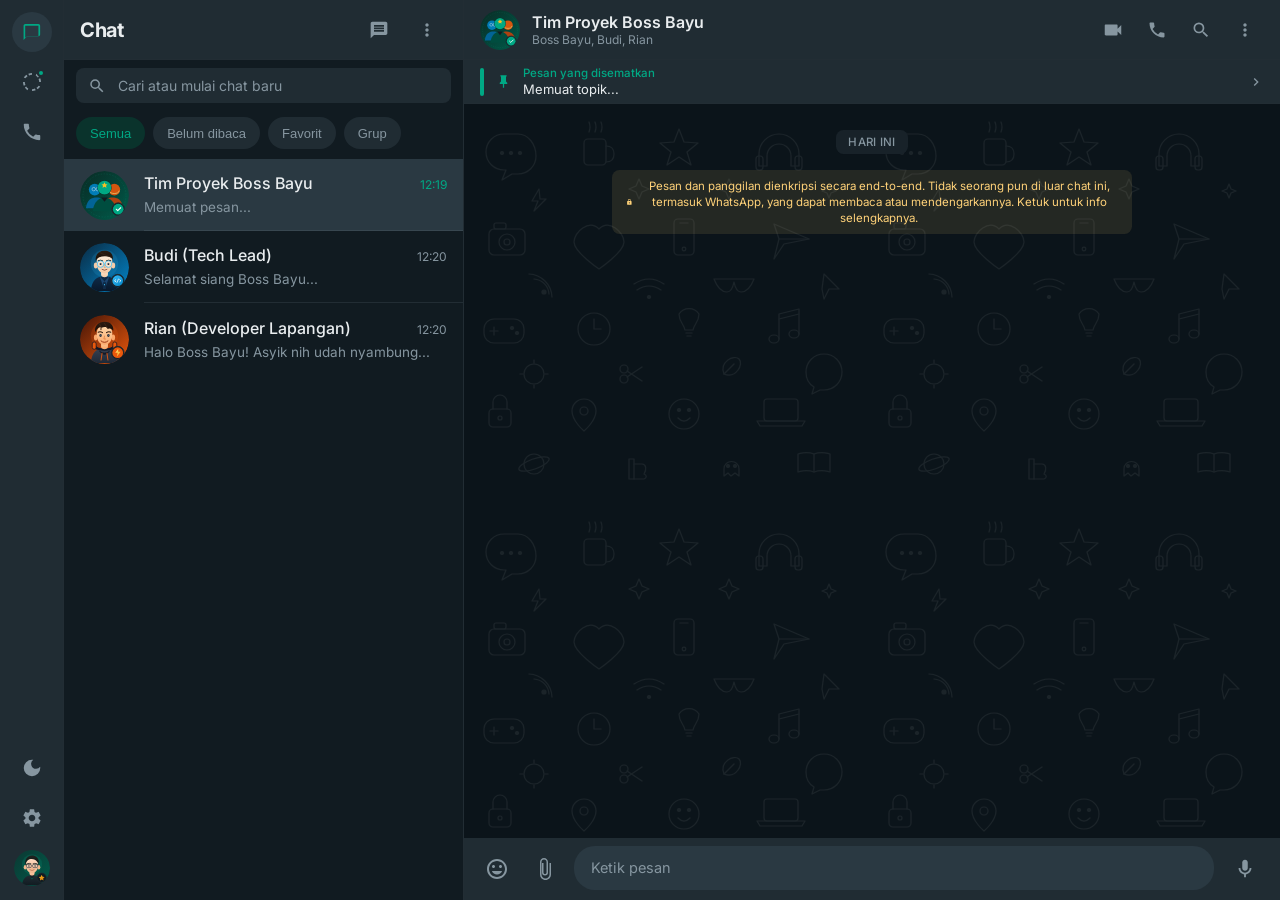
==== web/index.html @ b7616c37 "feat: Initial release of WhatsApp AI Team (Budi & Rian) with Apache 2.0 License" ====
<!DOCTYPE html>
<html lang="id" data-theme="dark">
<head>
  <meta charset="UTF-8">
  <meta name="viewport" content="width=device-width, initial-scale=1.0, maximum-scale=1.0, user-scalable=no">
  <title>WhatsApp Web — Tim Proyek Boss Bayu</title>
  <link rel="stylesheet" href="style.css?v=3.2">
  <link rel="stylesheet" id="hljsTheme" href="vendor/highlight-dark.min.css">
  <link rel="preconnect" href="https://fonts.googleapis.com">
  <link rel="preconnect" href="https://fonts.gstatic.com" crossorigin>
  <link href="https://fonts.googleapis.com/css2?family=Segoe+UI:wght@400;500;600;700&family=Inter:wght@400;500;600;700&display=swap" rel="stylesheet">
</head>
<body>
  <div class="wa-app" id="waApp">
    
    <!-- =========================================================
         LEFT NAVIGATION RAIL (Desktop Left / Mobile Bottom)
         ========================================================= -->
    <nav class="nav-rail" id="navRail">
      <div class="nav-top">
        <!-- Chats Tab -->
        <button class="nav-btn active" id="tabChats" title="Chat" data-tab="chats">
          <svg class="nav-svg" viewBox="0 0 24 24" width="22" height="22">
            <path fill="currentColor" d="M19.005 3.175H4.674C3.642 3.175 2.8 4.017 2.8 5.05v15.545l3.874-3.875h12.331c1.032 0 1.874-.842 1.874-1.875V5.05c0-1.033-.842-1.875-1.874-1.875zm0 13.67H6.108l-1.508 1.508V5.05h14.405v11.795z"/>
          </svg>
          <span class="nav-badge" id="badgeChats" style="display:none;">0</span>
          <span class="nav-label">Chat</span>
        </button>

        <!-- Status Tab -->
        <button class="nav-btn" id="tabStatus" title="Status" data-tab="status">
          <svg class="nav-svg" viewBox="0 0 24 24" width="22" height="22">
            <path fill="currentColor" d="M12.005 2.175a9.82 9.82 0 0 0-4.045.867l.86 1.815a7.84 7.84 0 0 1 3.185-.682zm-6.04 2.01a9.82 9.82 0 0 0-2.923 2.923l1.815.86a7.84 7.84 0 0 1 2.308-2.308zM2.175 12.005c0 1.433.308 2.802.867 4.045l1.815-.86a7.84 7.84 0 0 1-.682-3.185zm2.01 6.04a9.82 9.82 0 0 0 2.923 2.923l.86-1.815a7.84 7.84 0 0 1-2.308-2.308zm7.82 3.78a9.82 9.82 0 0 0 4.045-.867l-.86-1.815a7.84 7.84 0 0 1-3.185.682zm6.04-2.01a9.82 9.82 0 0 0 2.923-2.923l-1.815-.86a7.84 7.84 0 0 1-2.308 2.308zm3.78-7.82a9.82 9.82 0 0 0-.867-4.045l-1.815.86a7.84 7.84 0 0 1 .682 3.185zm-2.01-6.04a9.82 9.82 0 0 0-2.923-2.923l-.86 1.815a7.84 7.84 0 0 1 2.308 2.308z"/>
          </svg>
          <span class="status-dot-indicator" id="badgeStatusDot"></span>
          <span class="nav-label">Status</span>
        </button>

        <!-- Calls Tab -->
        <button class="nav-btn" id="tabCalls" title="Panggilan" data-tab="calls">
          <svg class="nav-svg" viewBox="0 0 24 24" width="22" height="22">
            <path fill="currentColor" d="M20.01 15.38c-1.23 0-2.42-.2-3.53-.56a.977.977 0 0 0-1.01.24l-2.2 2.2a15.053 15.053 0 0 1-6.59-6.59l2.2-2.21a.96.96 0 0 0 .25-1.01A11.36 11.36 0 0 1 8.57 3.9c0-.55-.45-1-1-1H4c-.55 0-1 .45-1 1 0 9.39 7.61 17 17 17 .55 0 1-.45 1-1v-3.52c0-.55-.45-1-.99-1z"/>
          </svg>
          <span class="nav-badge" id="badgeCalls" style="display:none;">0</span>
          <span class="nav-label">Panggilan</span>
        </button>
      </div>

      <div class="nav-bottom">
        <!-- Theme Toggle -->
        <button class="nav-btn" id="btnThemeToggle" title="Ganti Tema (Gelap / Terang)">
          <svg class="icon-dark" viewBox="0 0 24 24" width="22" height="22">
            <path fill="currentColor" d="M12 3a9 9 0 1 0 9 9c0-.46-.04-.92-.1-1.36a5.389 5.389 0 0 1-4.4 2.26 5.403 5.403 0 0 1-3.14-9.8c-.44-.06-.9-.1-1.36-.1z"/>
          </svg>
          <svg class="icon-light" viewBox="0 0 24 24" width="22" height="22" style="display:none;">
            <path fill="currentColor" d="M12 7c-2.76 0-5 2.24-5 5s2.24 5 5 5 5-2.24 5-5-2.24-5-5-5zM2 13h2c.55 0 1-.45 1-1s-.45-1-1-1H2c-.55 0-1 .45-1 1s.45 1 1 1zm18 0h2c.55 0 1-.45 1-1s-.45-1-1-1h-2c-.55 0-1 .45-1 1s.45 1 1 1zM11 2v2c0 .55.45 1 1 1s1-.45 1-1V2c0-.55-.45-1-1-1s-1 .45-1 1zm0 18v2c0 .55.45 1 1 1s1-.45 1-1v-2c0-.55-.45-1-1-1s-1 .45-1 1z"/>
          </svg>
        </button>

        <!-- Settings Modal Trigger -->
        <button class="nav-btn" id="btnSettings" title="Pengaturan Model & Diskusi">
          <svg viewBox="0 0 24 24" width="22" height="22">
            <path fill="currentColor" d="M19.14 12.94c.04-.3.06-.61.06-.94 0-.32-.02-.64-.07-.94l2.03-1.58a.49.49 0 0 0 .12-.61l-1.92-3.32a.488.488 0 0 0-.59-.22l-2.39.96c-.5-.38-1.03-.7-1.62-.94l-.36-2.54a.484.484 0 0 0-.48-.41h-3.84c-.24 0-.43.17-.47.41l-.36 2.54c-.59.24-1.13.57-1.62.94l-2.39-.96c-.22-.08-.47 0-.59.22L2.74 8.87c-.12.21-.08.47.12.61l2.03 1.58c-.05.3-.09.63-.09.94s.02.64.07.94l-2.03 1.58a.49.49 0 0 0-.12.61l1.92 3.32c.12.22.37.29.59.22l2.39-.96c.5.38 1.03.7 1.62.94l.36 2.54c.05.24.24.41.48.41h3.84c.24 0 .44-.17.47-.41l.36-2.54c.59-.24 1.13-.56 1.62-.94l2.39.96c.22.08.47 0 .59-.22l1.92-3.32c.12-.22.07-.47-.12-.61l-2.01-1.58zM12 15.6c-1.98 0-3.6-1.62-3.6-3.6s1.62-3.6 3.6-3.6 3.6 1.62 3.6 3.6-1.62 3.6-3.6 3.6z"/>
          </svg>
        </button>

        <!-- Boss Bayu Profile (Handcrafted Vector Portrait) -->
        <div class="user-profile-badge" title="Boss Bayu (Ketua Tim & Admin Grup)">
          <div class="avatar-vector avatar-bayu">
            <svg viewBox="0 0 100 100" width="100%" height="100%">
              <defs>
                <linearGradient id="bayu-bg-rail" x1="0%" y1="0%" x2="100%" y2="100%">
                  <stop offset="0%" stop-color="#0c3832"/>
                  <stop offset="100%" stop-color="#005c4b"/>
                </linearGradient>
                <linearGradient id="bayu-skin-rail" x1="0%" y1="0%" x2="0%" y2="100%">
                  <stop offset="0%" stop-color="#fedac2"/>
                  <stop offset="100%" stop-color="#f3b78c"/>
                </linearGradient>
                <linearGradient id="bayu-hair-rail" x1="0%" y1="0%" x2="0%" y2="100%">
                  <stop offset="0%" stop-color="#1f2421"/>
                  <stop offset="100%" stop-color="#111613"/>
                </linearGradient>
                <linearGradient id="bayu-suit-rail" x1="0%" y1="0%" x2="0%" y2="100%">
                  <stop offset="0%" stop-color="#202c33"/>
                  <stop offset="100%" stop-color="#111b21"/>
                </linearGradient>
                <linearGradient id="bayu-crown-rail" x1="0%" y1="0%" x2="100%" y2="100%">
                  <stop offset="0%" stop-color="#fbbf24"/>
                  <stop offset="100%" stop-color="#d97706"/>
                </linearGradient>
              </defs>
              <circle cx="50" cy="50" r="50" fill="url(#bayu-bg-rail)"/>
              <circle cx="50" cy="40" r="28" fill="#00a884" opacity="0.18"/>
              <path d="M22 98 C24 78 35 70 50 70 C65 70 76 78 78 98 Z" fill="url(#bayu-suit-rail)"/>
              <path d="M42 70 L50 82 L58 70 Z" fill="#005c4b"/>
              <path d="M44 64 H56 V72 C56 75.5 53.5 78 50 78 C46.5 78 44 75.5 44 72 Z" fill="#182229"/>
              <path d="M43 54 H57 V66 C57 69 54 71 50 71 C46 71 43 69 43 66 Z" fill="url(#bayu-skin-rail)"/>
              <ellipse cx="31" cy="48" rx="4" ry="6.5" fill="#f3b78c"/>
              <ellipse cx="69" cy="48" rx="4" ry="6.5" fill="#f3b78c"/>
              <path d="M33 42 C33 28 40 24 50 24 C60 24 67 28 67 42 C67 56 60 64 50 64 C40 64 33 56 33 42 Z" fill="url(#bayu-skin-rail)"/>
              <path d="M31 38 C30 26 38 15 50 15 C60 15 69 22 69 34 C69 37 67 36 65 33 C61 27 54 24 46 25 C38 26 34 32 32 38 Z" fill="url(#bayu-hair-rail)"/>
              <path d="M32 35 L33 44 L36 41 Z" fill="url(#bayu-hair-rail)"/>
              <path d="M68 35 L67 44 L64 41 Z" fill="url(#bayu-hair-rail)"/>
              <path d="M37 38 Q43 36 47 38" stroke="#1f2421" stroke-width="2.2" stroke-linecap="round" fill="none"/>
              <path d="M53 38 Q57 36 63 38" stroke="#1f2421" stroke-width="2.2" stroke-linecap="round" fill="none"/>
              <rect x="35" y="40" width="13" height="9" rx="3" fill="#ffffff" fill-opacity="0.12" stroke="#2a3942" stroke-width="1.8"/>
              <rect x="52" y="40" width="13" height="9" rx="3" fill="#ffffff" fill-opacity="0.12" stroke="#2a3942" stroke-width="1.8"/>
              <line x1="48" y1="44" x2="52" y2="44" stroke="#2a3942" stroke-width="1.8"/>
              <line x1="37" y1="42" x2="40" y2="47" stroke="#ffffff" stroke-width="1.2" opacity="0.45" stroke-linecap="round"/>
              <line x1="54" y1="42" x2="57" y2="47" stroke="#ffffff" stroke-width="1.2" opacity="0.45" stroke-linecap="round"/>
              <circle cx="41.5" cy="44.5" r="1.8" fill="#111b21"/>
              <circle cx="58.5" cy="44.5" r="1.8" fill="#111b21"/>
              <path d="M50 44 L49 51 H52" stroke="#df9f78" stroke-width="1.4" stroke-linecap="round" stroke-linejoin="round" fill="none"/>
              <path d="M44 55 Q50 59 56 55" stroke="#a2553b" stroke-width="1.8" stroke-linecap="round" fill="none"/>
              <circle cx="77" cy="77" r="13" fill="#111b21" stroke="#202c33" stroke-width="2"/>
              <path d="M77 69 L79.5 74.5 L85 75.2 L81 79 L82 84.5 L77 81.8 L72 84.5 L73 79 L69 75.2 L74.5 74.5 Z" fill="url(#bayu-crown-rail)"/>
            </svg>
          </div>
        </div>
      </div>
    </nav>

    <!-- =========================================================
         SIDEBAR PANEL (Chat List / Status List / Call History)
         ========================================================= -->
    <aside class="sidebar-panel" id="sidebarPanel">
      
      <!-- 1. CHAT LIST VIEW -->
      <section class="sidebar-view view-active" id="viewChats">
        <header class="panel-header">
          <h1 class="panel-title">Chat</h1>
          <div class="header-tools">
            <button class="icon-tool" id="btnInitiateJapri" title="Chat baru">
              <svg viewBox="0 0 24 24" width="20" height="20">
                <path fill="currentColor" d="M20 2H4c-1.1 0-1.99.9-1.99 2L2 22l4-4h14c1.1 0 2-.9 2-2V4c0-1.1-.9-2-2-2zm-2 12H6v-2h12v2zm0-3H6V9h12v2zm0-3H6V6h12v2z"/>
              </svg>
            </button>
            <button class="icon-tool" id="btnSidebarMenu" title="Menu Opsi">
              <svg viewBox="0 0 24 24" width="20" height="20">
                <path fill="currentColor" d="M12 8c1.1 0 2-.9 2-2s-.9-2-2-2-2 .9-2 2 .9 2 2 2zm0 2c-1.1 0-2 .9-2 2s.9 2 2 2 2-.9 2-2-.9-2-2-2zm0 6c-1.1 0-2 .9-2 2s.9 2 2 2 2-.9 2-2-.9-2-2-2z"/>
              </svg>
            </button>
          </div>
        </header>

        <!-- Search Bar -->
        <div class="search-section">
          <div class="search-input-wrapper">
            <svg class="search-icon" viewBox="0 0 24 24" width="18" height="18">
              <path fill="currentColor" d="M15.5 14h-.79l-.28-.27A6.471 6.471 0 0 0 16 9.5 6.5 6.5 0 1 0 9.5 16c1.61 0 3.09-.59 4.23-1.57l.27.28v.79l5 4.99L20.49 19l-4.99-5zm-6 0C7.01 14 5 11.99 5 9.5S7.01 5 9.5 5 14 7.01 14 9.5 11.99 14 9.5 14z"/>
            </svg>
            <input type="text" id="inputSearchChats" placeholder="Cari atau mulai chat baru" autocomplete="off">
            <button class="btn-clear-search" id="btnClearSearch" style="display:none;" title="Bersihkan Pencarian">
              <svg viewBox="0 0 24 24" width="16" height="16"><path fill="currentColor" d="M19 6.41L17.59 5 12 10.59 6.41 5 5 6.41 10.59 12 5 17.59 6.41 19 12 13.41 17.59 19 19 17.59 13.41 12z"/></svg>
            </button>
          </div>
        </div>

        <!-- Filter Chips -->
        <div class="filter-chips">
          <button class="chip active" data-filter="all">Semua</button>
          <button class="chip" data-filter="unread">Belum dibaca</button>
          <button class="chip" data-filter="favorites">Favorit</button>
          <button class="chip" data-filter="group">Grup</button>
        </div>

        <!-- Chats List Items -->
        <div class="chat-list" id="chatListContainer">
          
          <!-- Item 1: Group Chat (Tim Proyek Boss Bayu) -->
          <div class="chat-item active" data-chat-id="group" id="chatItem-group">
            <div class="item-avatar-wrapper">
              <div class="avatar-vector avatar-group">
                <svg viewBox="0 0 100 100" width="100%" height="100%">
                  <defs>
                    <linearGradient id="grp-bg-list" x1="0%" y1="0%" x2="100%" y2="100%">
                      <stop offset="0%" stop-color="#0a2a24"/>
                      <stop offset="100%" stop-color="#005c4b"/>
                    </linearGradient>
                  </defs>
                  <circle cx="50" cy="50" r="50" fill="url(#grp-bg-list)"/>
                  <circle cx="50" cy="50" r="44" fill="none" stroke="#00a884" stroke-width="1" stroke-dasharray="3 3" opacity="0.3"/>
                  <g opacity="0.9">
                    <circle cx="30" cy="38" r="12" fill="#0284c7"/>
                    <path d="M12 76 C14 58 24 54 34 54 C42 54 48 57 51 68 C45 74 36 77 12 76 Z" fill="#0369a1"/>
                    <circle cx="28" cy="37" r="3.5" stroke="#ffffff" stroke-width="1.2" fill="none" opacity="0.8"/>
                    <circle cx="36" cy="37" r="3.5" stroke="#ffffff" stroke-width="1.2" fill="none" opacity="0.8"/>
                  </g>
                  <g opacity="0.9">
                    <circle cx="70" cy="38" r="12" fill="#ea580c"/>
                    <path d="M88 76 C86 58 76 54 66 54 C58 54 52 57 49 68 C55 74 64 77 88 76 Z" fill="#c2410c"/>
                    <path d="M60 40 C60 48 80 48 80 40" stroke="#fef08a" stroke-width="1.6" fill="none" opacity="0.85"/>
                  </g>
                  <g>
                    <circle cx="50" cy="34" r="14.5" fill="#08201a"/>
                    <circle cx="50" cy="34" r="14" fill="#00a884"/>
                    <path d="M26 82 C28 62 40 54 50 54 C60 54 72 62 74 82 Z" fill="#004d3f"/>
                    <path d="M43 54 L50 63 L57 54 Z" fill="#111b21"/>
                    <path d="M50 23 L52 27 L56 27.5 L53 30 L54 34 L50 32 L46 34 L47 30 L44 27.5 L48 27 Z" fill="#fbbf24"/>
                  </g>
                  <circle cx="78" cy="78" r="13" fill="#111b21" stroke="#202c33" stroke-width="2"/>
                  <circle cx="78" cy="78" r="11" fill="#00a884"/>
                  <path d="M74 78 L77 81 L83 75" stroke="#ffffff" stroke-width="2.2" stroke-linecap="round" stroke-linejoin="round" fill="none"/>
                </svg>
              </div>
            </div>
            <div class="item-details">
              <div class="item-row-top">
                <span class="item-name">Tim Proyek Boss Bayu</span>
                <span class="item-time" id="time-group">12:19</span>
              </div>
              <div class="item-row-bottom">
                <span class="item-snippet" id="snippet-group">Memuat pesan...</span>
                <span class="unread-pill" id="unread-group" style="display:none;">0</span>
              </div>
            </div>
          </div>

          <!-- Item 2: Direct Chat with Budi (Tech Lead) -->
          <div class="chat-item" data-chat-id="direct_budi" id="chatItem-direct_budi">
            <div class="item-avatar-wrapper">
              <div class="avatar-vector avatar-budi">
                <svg viewBox="0 0 100 100" width="100%" height="100%">
                  <defs>
                    <linearGradient id="budi-bg-list" x1="0%" y1="0%" x2="100%" y2="100%">
                      <stop offset="0%" stop-color="#0a2a42"/>
                      <stop offset="100%" stop-color="#0284c7"/>
                    </linearGradient>
                    <linearGradient id="budi-skin-list" x1="0%" y1="0%" x2="0%" y2="100%">
                      <stop offset="0%" stop-color="#ffeedb"/>
                      <stop offset="100%" stop-color="#f5caa6"/>
                    </linearGradient>
                    <linearGradient id="budi-hair-list" x1="0%" y1="0%" x2="0%" y2="100%">
                      <stop offset="0%" stop-color="#2c1d11"/>
                      <stop offset="100%" stop-color="#180e07"/>
                    </linearGradient>
                    <linearGradient id="budi-polo-list" x1="0%" y1="0%" x2="0%" y2="100%">
                      <stop offset="0%" stop-color="#0f2b48"/>
                      <stop offset="100%" stop-color="#08182b"/>
                    </linearGradient>
                    <linearGradient id="budi-badge-list" x1="0%" y1="0%" x2="100%" y2="100%">
                      <stop offset="0%" stop-color="#38bdf8"/>
                      <stop offset="100%" stop-color="#0284c7"/>
                    </linearGradient>
                  </defs>
                  <circle cx="50" cy="50" r="50" fill="url(#budi-bg-list)"/>
                  <circle cx="50" cy="42" r="28" fill="#38bdf8" opacity="0.14"/>
                  <path d="M22 98 C24 76 34 68 50 68 C66 68 76 76 78 98 Z" fill="url(#budi-polo-list)"/>
                  <path d="M40 68 L50 78 L47 88 L40 68 Z" fill="#1b4570"/>
                  <path d="M60 68 L50 78 L53 88 L60 68 Z" fill="#1b4570"/>
                  <path d="M47 80 H53 V94 H47 Z" fill="#0f2b48"/>
                  <circle cx="50" cy="85" r="1.2" fill="#38bdf8"/>
                  <path d="M43 52 H57 V65 C57 68 54 70 50 70 C46 70 43 68 43 65 Z" fill="url(#budi-skin-list)"/>
                  <ellipse cx="32" cy="46" rx="3.8" ry="6" fill="#f5caa6"/>
                  <ellipse cx="68" cy="46" rx="3.8" ry="6" fill="#f5caa6"/>
                  <path d="M34 40 C34 27 41 23 50 23 C59 23 66 27 66 40 C66 54 59 62 50 62 C41 62 34 54 34 40 Z" fill="url(#budi-skin-list)"/>
                  <path d="M32 36 C31 24 38 16 50 16 C61 16 68 22 67 33 C65 31 60 27 51 27 C42 27 35 30 32 36 Z" fill="url(#budi-hair-list)"/>
                  <path d="M39 19 Q48 24 64 29" stroke="#3d2a1c" stroke-width="1.5" stroke-linecap="round" fill="none"/>
                  <path d="M37 36 Q42 34 46 36" stroke="#2c1d11" stroke-width="2" stroke-linecap="round" fill="none"/>
                  <path d="M54 36 Q58 34 63 36" stroke="#2c1d11" stroke-width="2" stroke-linecap="round" fill="none"/>
                  <circle cx="42" cy="43" r="6.8" fill="#ffffff" fill-opacity="0.12" stroke="#38bdf8" stroke-width="1.6"/>
                  <circle cx="58" cy="43" r="6.8" fill="#ffffff" fill-opacity="0.12" stroke="#38bdf8" stroke-width="1.6"/>
                  <line x1="48.8" y1="43" x2="51.2" y2="43" stroke="#38bdf8" stroke-width="1.6"/>
                  <line x1="39" y1="40" x2="42" y2="45" stroke="#ffffff" stroke-width="1.2" opacity="0.6" stroke-linecap="round"/>
                  <line x1="55" y1="40" x2="58" y2="45" stroke="#ffffff" stroke-width="1.2" opacity="0.6" stroke-linecap="round"/>
                  <circle cx="42" cy="43" r="2" fill="#0f172a"/>
                  <circle cx="58" cy="43" r="2" fill="#0f172a"/>
                  <circle cx="42.6" cy="42.4" r="0.6" fill="#ffffff"/>
                  <circle cx="58.6" cy="42.4" r="0.6" fill="#ffffff"/>
                  <path d="M50 44 L49.2 50 H51.8" stroke="#d49b72" stroke-width="1.3" stroke-linecap="round" stroke-linejoin="round" fill="none"/>
                  <path d="M45 54 Q50 57.5 55 54" stroke="#8d4b38" stroke-width="1.7" stroke-linecap="round" fill="none"/>
                  <circle cx="77" cy="77" r="13" fill="#111b21" stroke="#202c33" stroke-width="2"/>
                  <circle cx="77" cy="77" r="11" fill="url(#budi-badge-list)"/>
                  <path d="M73 75 L70.5 77 L73 79" stroke="#ffffff" stroke-width="1.6" stroke-linecap="round" stroke-linejoin="round" fill="none"/>
                  <path d="M81 75 L83.5 77 L81 79" stroke="#ffffff" stroke-width="1.6" stroke-linecap="round" stroke-linejoin="round" fill="none"/>
                  <line x1="78.5" y1="73.5" x2="75.5" y2="80.5" stroke="#ffffff" stroke-width="1.5" stroke-linecap="round"/>
                </svg>
              </div>
            </div>
            <div class="item-details">
              <div class="item-row-top">
                <span class="item-name">Budi (Tech Lead)</span>
                <span class="item-time" id="time-direct_budi">12:20</span>
              </div>
              <div class="item-row-bottom">
                <span class="item-snippet" id="snippet-direct_budi">Selamat siang Boss Bayu...</span>
                <span class="unread-pill" id="unread-direct_budi" style="display:none;">0</span>
              </div>
            </div>
          </div>

          <!-- Item 3: Direct Chat with Rian (Developer Lapangan) -->
          <div class="chat-item" data-chat-id="direct_rian" id="chatItem-direct_rian">
            <div class="item-avatar-wrapper">
              <div class="avatar-vector avatar-rian">
                <svg viewBox="0 0 100 100" width="100%" height="100%">
                  <defs>
                    <linearGradient id="rian-bg-list" x1="0%" y1="0%" x2="100%" y2="100%">
                      <stop offset="0%" stop-color="#431407"/>
                      <stop offset="100%" stop-color="#ea580c"/>
                    </linearGradient>
                    <linearGradient id="rian-skin-list" x1="0%" y1="0%" x2="0%" y2="100%">
                      <stop offset="0%" stop-color="#fed7aa"/>
                      <stop offset="100%" stop-color="#fba86b"/>
                    </linearGradient>
                    <linearGradient id="rian-hair-list" x1="0%" y1="0%" x2="0%" y2="100%">
                      <stop offset="0%" stop-color="#2d1b11"/>
                      <stop offset="100%" stop-color="#190e07"/>
                    </linearGradient>
                    <linearGradient id="rian-hoodie-list" x1="0%" y1="0%" x2="0%" y2="100%">
                      <stop offset="0%" stop-color="#374151"/>
                      <stop offset="100%" stop-color="#1f2937"/>
                    </linearGradient>
                    <linearGradient id="rian-bolt-list" x1="0%" y1="0%" x2="100%" y2="100%">
                      <stop offset="0%" stop-color="#fef08a"/>
                      <stop offset="100%" stop-color="#f59e0b"/>
                    </linearGradient>
                  </defs>
                  <circle cx="50" cy="50" r="50" fill="url(#rian-bg-list)"/>
                  <circle cx="50" cy="42" r="28" fill="#ea580c" opacity="0.22"/>
                  <path d="M22 98 C24 76 34 68 50 68 C66 68 76 76 78 98 Z" fill="url(#rian-hoodie-list)"/>
                  <path d="M38 72 Q50 82 62 72 Q50 90 38 72 Z" fill="#111827"/>
                  <line x1="45" y1="78" x2="43" y2="92" stroke="#ea580c" stroke-width="1.8" stroke-linecap="round"/>
                  <line x1="55" y1="78" x2="57" y2="92" stroke="#ea580c" stroke-width="1.8" stroke-linecap="round"/>
                  <path d="M30 63 C30 73 70 73 70 63" stroke="#111827" stroke-width="5" stroke-linecap="round" fill="none"/>
                  <rect x="25" y="55" width="8" height="15" rx="4" fill="#ea580c" stroke="#111827" stroke-width="1.5"/>
                  <rect x="67" y="55" width="8" height="15" rx="4" fill="#ea580c" stroke="#111827" stroke-width="1.5"/>
                  <path d="M43 50 H57 V65 C57 68 54 70 50 70 C46 70 43 68 43 65 Z" fill="url(#rian-skin-list)"/>
                  <ellipse cx="32" cy="46" rx="3.6" ry="6" fill="#fba86b"/>
                  <ellipse cx="68" cy="46" rx="3.6" ry="6" fill="#fba86b"/>
                  <path d="M34 39 C34 26 41 22 50 22 C59 22 66 26 66 39 C66 53 59 61 50 61 C41 61 34 53 34 39 Z" fill="url(#rian-skin-list)"/>
                  <path d="M31 35 C29 23 37 14 50 14 C62 14 69 21 68 32 C65 30 63 26 58 28 C54 23 48 24 44 26 C40 23 35 27 31 35 Z" fill="url(#rian-hair-list)"/>
                  <path d="M40 18 Q45 25 43 30" stroke="#3d2416" stroke-width="2" stroke-linecap="round" fill="none"/>
                  <path d="M50 17 Q54 24 57 28" stroke="#3d2416" stroke-width="2" stroke-linecap="round" fill="none"/>
                  <path d="M37 35 Q42 33 46 36" stroke="#2d1b11" stroke-width="2.2" stroke-linecap="round" fill="none"/>
                  <path d="M54 36 Q58 33 63 35" stroke="#2d1b11" stroke-width="2.2" stroke-linecap="round" fill="none"/>
                  <ellipse cx="42" cy="42" rx="2.5" ry="3" fill="#1f2937"/>
                  <ellipse cx="58" cy="42" rx="2.5" ry="3" fill="#1f2937"/>
                  <circle cx="42.8" cy="41" r="0.9" fill="#ffffff"/>
                  <circle cx="58.8" cy="41" r="0.9" fill="#ffffff"/>
                  <path d="M50 43 L48.8 49 H52.2" stroke="#d97736" stroke-width="1.4" stroke-linecap="round" stroke-linejoin="round" fill="none"/>
                  <path d="M43 53 Q50 59 57 53" stroke="#9a3412" stroke-width="2" stroke-linecap="round" fill="none"/>
                  <circle cx="77" cy="77" r="13" fill="#111b21" stroke="#202c33" stroke-width="2"/>
                  <circle cx="77" cy="77" r="11" fill="#ea580c"/>
                  <path d="M78 69 L72 77 H77 L75 85 L83 75 H78 Z" fill="url(#rian-bolt-list)"/>
                </svg>
              </div>
            </div>
            <div class="item-details">
              <div class="item-row-top">
                <span class="item-name">Rian (Developer Lapangan)</span>
                <span class="item-time" id="time-direct_rian">12:20</span>
              </div>
              <div class="item-row-bottom">
                <span class="item-snippet" id="snippet-direct_rian">Halo Boss Bayu! Asyik nih udah nyambung...</span>
                <span class="unread-pill" id="unread-direct_rian" style="display:none;">0</span>
              </div>
            </div>
          </div>

        </div>
      </section>

      <!-- 2. STATUS LIST VIEW -->
      <section class="sidebar-view" id="viewStatus" style="display: none;">
        <header class="panel-header">
          <h1 class="panel-title">Status</h1>
          <div class="header-tools">
            <button class="icon-tool" id="btnOpenNewStatusModal" title="Buat Status Baru">
              <svg viewBox="0 0 24 24" width="20" height="20">
                <path fill="currentColor" d="M19 13h-6v6h-2v-6H5v-2h6V5h2v6h6v2z"/>
              </svg>
            </button>
          </div>
        </header>

        <div class="status-list-container">
          <!-- My Status Section -->
          <div class="status-section-header">Status Saya</div>
          <div class="status-item my-status-item" id="myStatusItem">
            <div class="status-avatar-ring my-status-ring" id="myStatusRing">
              <div class="avatar-vector avatar-bayu">
                <svg viewBox="0 0 100 100" width="100%" height="100%">
                  <defs>
                    <linearGradient id="bayu-bg-status" x1="0%" y1="0%" x2="100%" y2="100%">
                      <stop offset="0%" stop-color="#0c3832"/>
                      <stop offset="100%" stop-color="#005c4b"/>
                    </linearGradient>
                    <linearGradient id="bayu-skin-status" x1="0%" y1="0%" x2="0%" y2="100%">
                      <stop offset="0%" stop-color="#fedac2"/>
                      <stop offset="100%" stop-color="#f3b78c"/>
                    </linearGradient>
                    <linearGradient id="bayu-hair-status" x1="0%" y1="0%" x2="0%" y2="100%">
                      <stop offset="0%" stop-color="#1f2421"/>
                      <stop offset="100%" stop-color="#111613"/>
                    </linearGradient>
                    <linearGradient id="bayu-suit-status" x1="0%" y1="0%" x2="0%" y2="100%">
                      <stop offset="0%" stop-color="#202c33"/>
                      <stop offset="100%" stop-color="#111b21"/>
                    </linearGradient>
                    <linearGradient id="bayu-crown-status" x1="0%" y1="0%" x2="100%" y2="100%">
                      <stop offset="0%" stop-color="#fbbf24"/>
                      <stop offset="100%" stop-color="#d97706"/>
                    </linearGradient>
                  </defs>
                  <circle cx="50" cy="50" r="50" fill="url(#bayu-bg-status)"/>
                  <circle cx="50" cy="40" r="28" fill="#00a884" opacity="0.18"/>
                  <path d="M22 98 C24 78 35 70 50 70 C65 70 76 78 78 98 Z" fill="url(#bayu-suit-status)"/>
                  <path d="M42 70 L50 82 L58 70 Z" fill="#005c4b"/>
                  <path d="M44 64 H56 V72 C56 75.5 53.5 78 50 78 C46.5 78 44 75.5 44 72 Z" fill="#182229"/>
                  <path d="M43 54 H57 V66 C57 69 54 71 50 71 C46 71 43 69 43 66 Z" fill="url(#bayu-skin-status)"/>
                  <ellipse cx="31" cy="48" rx="4" ry="6.5" fill="#f3b78c"/>
                  <ellipse cx="69" cy="48" rx="4" ry="6.5" fill="#f3b78c"/>
                  <path d="M33 42 C33 28 40 24 50 24 C60 24 67 28 67 42 C67 56 60 64 50 64 C40 64 33 56 33 42 Z" fill="url(#bayu-skin-status)"/>
                  <path d="M31 38 C30 26 38 15 50 15 C60 15 69 22 69 34 C69 37 67 36 65 33 C61 27 54 24 46 25 C38 26 34 32 32 38 Z" fill="url(#bayu-hair-status)"/>
                  <path d="M32 35 L33 44 L36 41 Z" fill="url(#bayu-hair-status)"/>
                  <path d="M68 35 L67 44 L64 41 Z" fill="url(#bayu-hair-status)"/>
                  <path d="M37 38 Q43 36 47 38" stroke="#1f2421" stroke-width="2.2" stroke-linecap="round" fill="none"/>
                  <path d="M53 38 Q57 36 63 38" stroke="#1f2421" stroke-width="2.2" stroke-linecap="round" fill="none"/>
                  <rect x="35" y="40" width="13" height="9" rx="3" fill="#ffffff" fill-opacity="0.12" stroke="#2a3942" stroke-width="1.8"/>
                  <rect x="52" y="40" width="13" height="9" rx="3" fill="#ffffff" fill-opacity="0.12" stroke="#2a3942" stroke-width="1.8"/>
                  <line x1="48" y1="44" x2="52" y2="44" stroke="#2a3942" stroke-width="1.8"/>
                  <line x1="37" y1="42" x2="40" y2="47" stroke="#ffffff" stroke-width="1.2" opacity="0.45" stroke-linecap="round"/>
                  <line x1="54" y1="42" x2="57" y2="47" stroke="#ffffff" stroke-width="1.2" opacity="0.45" stroke-linecap="round"/>
                  <circle cx="41.5" cy="44.5" r="1.8" fill="#111b21"/>
                  <circle cx="58.5" cy="44.5" r="1.8" fill="#111b21"/>
                  <path d="M50 44 L49 51 H52" stroke="#df9f78" stroke-width="1.4" stroke-linecap="round" stroke-linejoin="round" fill="none"/>
                  <path d="M44 55 Q50 59 56 55" stroke="#a2553b" stroke-width="1.8" stroke-linecap="round" fill="none"/>
                  <circle cx="77" cy="77" r="13" fill="#111b21" stroke="#202c33" stroke-width="2"/>
                  <path d="M77 69 L79.5 74.5 L85 75.2 L81 79 L82 84.5 L77 81.8 L72 84.5 L73 79 L69 75.2 L74.5 74.5 Z" fill="url(#bayu-crown-status)"/>
                </svg>
              </div>
              <button class="add-status-plus-btn" id="btnPlusMyStatus" title="Tambah Status Baru">
                <svg viewBox="0 0 24 24" width="12" height="12"><path fill="#fff" d="M19 13h-6v6h-2v-6H5v-2h6V5h2v6h6v2z"/></svg>
              </button>
            </div>
            <div class="status-info">
              <span class="status-author">Status Saya</span>
              <span class="status-subtitle" id="myStatusSubtitle">Klik untuk melihat atau menambah status</span>
            </div>
            <div class="my-status-actions" id="myStatusActions" style="display: none;">
              <span class="views-counter" id="myStatusViewsCount" title="Dilihat oleh anggota tim">
                <svg viewBox="0 0 24 24" width="14" height="14"><path fill="currentColor" d="M12 4.5C7 4.5 2.73 7.61 1 12c1.73 4.39 6 7.5 11 7.5s9.27-3.11 11-7.5c-1.73-4.39-6-7.5-11-7.5zM12 17c-2.76 0-5-2.24-5-5s2.24-5 5-5 5 2.24 5 5-2.24 5-5 5zm0-8c-1.66 0-3 1.34-3 3s1.34 3 3 3 3-1.34 3-3-1.34-3-3-3z"/></svg>
                2
              </span>
            </div>
          </div>

          <!-- Recent Updates Section -->
          <div class="status-section-header">Pembaruan Terkini</div>
          <div class="status-recent-list" id="statusRecentList">
            <!-- Dynamic Status Items injected here -->
          </div>
        </div>
      </section>

      <!-- 3. CALLS HISTORY VIEW -->
      <section class="sidebar-view" id="viewCalls" style="display: none;">
        <header class="panel-header">
          <h1 class="panel-title">Panggilan</h1>
          <div class="header-tools">
            <button class="icon-tool" id="btnQuickCallBudi" title="Panggil Budi">
              <svg viewBox="0 0 24 24" width="20" height="20">
                <path fill="currentColor" d="M20.01 15.38c-1.23 0-2.42-.2-3.53-.56a.977.977 0 0 0-1.01.24l-2.2 2.2a15.053 15.053 0 0 1-6.59-6.59l2.2-2.21a.96.96 0 0 0 .25-1.01A11.36 11.36 0 0 1 8.57 3.9c0-.55-.45-1-1-1H4c-.55 0-1 .45-1 1 0 9.39 7.61 17 17 17 .55 0 1-.45 1-1v-3.52c0-.55-.45-1-.99-1z"/>
              </svg>
            </button>
            <button class="icon-tool" id="btnQuickCallRian" title="Panggil Rian">
              <svg viewBox="0 0 24 24" width="20" height="20">
                <path fill="currentColor" d="M17 10.5V7c0-.55-.45-1-1-1H4c-.55 0-1 .45-1 1v10c0 .55.45 1 1 1h12c.55 0 1-.45 1-1v-3.5l4 4v-11l-4 4z"/>
              </svg>
            </button>
          </div>
        </header>

        <div class="calls-list-container" id="callsListContainer">
          <!-- Dynamic Call Log injected here -->
        </div>
      </section>

    </aside>

    <!-- =========================================================
         MAIN CHAT WINDOW (Active Room Conversation)
         ========================================================= -->
    <main class="chat-main" id="chatMain">
      
      <!-- Top Chat Header -->
      <header class="chat-header">
        <div class="chat-header-left">
          <!-- Mobile Back Button -->
          <button class="btn-back-mobile" id="btnBackMobile" title="Kembali ke Daftar Chat">
            <svg viewBox="0 0 24 24" width="24" height="24">
              <path fill="currentColor" d="M20 11H7.83l5.59-5.59L12 4l-8 8 8 8 1.41-1.41L7.83 13H20v-2z"/>
            </svg>
          </button>

          <div class="header-avatar-box" id="headerAvatarBox">
            <div class="avatar-vector avatar-group" id="headerAvatar">
              <svg viewBox="0 0 100 100" width="100%" height="100%">
                <defs>
                  <linearGradient id="grp-bg-hdr" x1="0%" y1="0%" x2="100%" y2="100%">
                    <stop offset="0%" stop-color="#0a2a24"/>
                    <stop offset="100%" stop-color="#005c4b"/>
                  </linearGradient>
                </defs>
                <circle cx="50" cy="50" r="50" fill="url(#grp-bg-hdr)"/>
                <circle cx="50" cy="50" r="44" fill="none" stroke="#00a884" stroke-width="1" stroke-dasharray="3 3" opacity="0.3"/>
                <g opacity="0.9">
                  <circle cx="30" cy="38" r="12" fill="#0284c7"/>
                  <path d="M12 76 C14 58 24 54 34 54 C42 54 48 57 51 68 C45 74 36 77 12 76 Z" fill="#0369a1"/>
                  <circle cx="28" cy="37" r="3.5" stroke="#ffffff" stroke-width="1.2" fill="none" opacity="0.8"/>
                  <circle cx="36" cy="37" r="3.5" stroke="#ffffff" stroke-width="1.2" fill="none" opacity="0.8"/>
                </g>
                <g opacity="0.9">
                  <circle cx="70" cy="38" r="12" fill="#ea580c"/>
                  <path d="M88 76 C86 58 76 54 66 54 C58 54 52 57 49 68 C55 74 64 77 88 76 Z" fill="#c2410c"/>
                  <path d="M60 40 C60 48 80 48 80 40" stroke="#fef08a" stroke-width="1.6" fill="none" opacity="0.85"/>
                </g>
                <g>
                  <circle cx="50" cy="34" r="14.5" fill="#08201a"/>
                  <circle cx="50" cy="34" r="14" fill="#00a884"/>
                  <path d="M26 82 C28 62 40 54 50 54 C60 54 72 62 74 82 Z" fill="#004d3f"/>
                  <path d="M43 54 L50 63 L57 54 Z" fill="#111b21"/>
                  <path d="M50 23 L52 27 L56 27.5 L53 30 L54 34 L50 32 L46 34 L47 30 L44 27.5 L48 27 Z" fill="#fbbf24"/>
                </g>
                <circle cx="78" cy="78" r="13" fill="#111b21" stroke="#202c33" stroke-width="2"/>
                <circle cx="78" cy="78" r="11" fill="#00a884"/>
                <path d="M74 78 L77 81 L83 75" stroke="#ffffff" stroke-width="2.2" stroke-linecap="round" stroke-linejoin="round" fill="none"/>
              </svg>
            </div>
          </div>

          <div class="header-title-box">
            <h2 class="chat-room-title" id="chatRoomTitle">Tim Proyek Boss Bayu</h2>
            <p class="chat-room-status" id="chatRoomStatus">Boss Bayu, Budi, Rian</p>
          </div>
        </div>

        <div class="chat-header-right">
          <!-- Video Call Button -->
          <button class="btn-header-action" id="btnStartVideoCall" title="Panggilan Video">
            <svg viewBox="0 0 24 24" width="22" height="22">
              <path fill="currentColor" d="M17 10.5V7c0-.55-.45-1-1-1H4c-.55 0-1 .45-1 1v10c0 .55.45 1 1 1h12c.55 0 1-.45 1-1v-3.5l4 4v-11l-4 4z"/>
            </svg>
          </button>

          <!-- Voice Call Button -->
          <button class="btn-header-action" id="btnStartVoiceCall" title="Panggilan Suara">
            <svg viewBox="0 0 24 24" width="20" height="20">
              <path fill="currentColor" d="M20.01 15.38c-1.23 0-2.42-.2-3.53-.56a.977.977 0 0 0-1.01.24l-2.2 2.2a15.053 15.053 0 0 1-6.59-6.59l2.2-2.21a.96.96 0 0 0 .25-1.01A11.36 11.36 0 0 1 8.57 3.9c0-.55-.45-1-1-1H4c-.55 0-1 .45-1 1 0 9.39 7.61 17 17 17 .55 0 1-.45 1-1v-3.52c0-.55-.45-1-.99-1z"/>
            </svg>
          </button>

          <!-- In-Chat Search Button -->
          <button class="btn-header-action" id="btnToggleChatSearch" title="Cari Pesan">
            <svg viewBox="0 0 24 24" width="20" height="20">
              <path fill="currentColor" d="M15.5 14h-.79l-.28-.27A6.471 6.471 0 0 0 16 9.5 6.5 6.5 0 1 0 9.5 16c1.61 0 3.09-.59 4.23-1.57l.27.28v.79l5 4.99L20.49 19l-4.99-5zm-6 0C7.01 14 5 11.99 5 9.5S7.01 5 9.5 5 14 7.01 14 9.5 11.99 14 9.5 14z"/>
            </svg>
          </button>

          <!-- More Options Menu Button -->
          <button class="btn-header-action" id="btnChatMenu" title="Menu opsi">
            <svg viewBox="0 0 24 24" width="20" height="20">
              <path fill="currentColor" d="M12 8c1.1 0 2-.9 2-2s-.9-2-2-2-2 .9-2 2 .9 2 2 2zm0 2c-1.1 0-2 .9-2 2s.9 2 2 2 2-.9 2-2-.9-2-2-2zm0 6c-1.1 0-2 .9-2 2s.9 2 2 2 2-.9 2-2-.9-2-2-2z"/>
            </svg>
          </button>
        </div>
      </header>

      <!-- In-Chat Search Overlay Bar -->
      <div class="inchat-search-bar" id="inchatSearchBar" style="display: none;">
        <div class="inchat-search-inner">
          <input type="text" id="inputInchatSearch" placeholder="Cari pesan di obrolan ini..." autocomplete="off">
          <span class="search-match-count" id="searchMatchCount">0 cocok</span>
          <button class="btn-search-nav" id="btnSearchPrev" title="Sebelumnya">
            <svg viewBox="0 0 24 24" width="18" height="18"><path fill="currentColor" d="M7.41 15.41L12 10.83l4.59 4.58L18 14l-6-6-6 6z"/></svg>
          </button>
          <button class="btn-search-nav" id="btnSearchNext" title="Berikutnya">
            <svg viewBox="0 0 24 24" width="18" height="18"><path fill="currentColor" d="M7.41 8.59L12 13.17l4.59-4.58L18 10l-6 6-6-6z"/></svg>
          </button>
          <button class="btn-search-close" id="btnCloseInchatSearch" title="Tutup">
            <svg viewBox="0 0 24 24" width="18" height="18"><path fill="currentColor" d="M19 6.41L17.59 5 12 10.59 6.41 5 5 6.41 10.59 12 5 17.59 6.41 19 12 13.41 17.59 19 19 17.59 13.41 12z"/></svg>
          </button>
        </div>
      </div>

      <!-- Chat Menu Dropdown Popover (Authentic WhatsApp Dropdown) -->
      <div class="chat-menu-dropdown" id="chatMenuDropdown" style="display: none;">
        <button class="menu-item" id="menuItemInfo">
          <svg viewBox="0 0 24 24" width="18" height="18"><path fill="currentColor" d="M12 2C6.48 2 2 6.48 2 12s4.48 10 10 10 10-4.48 10-10S17.52 2 12 2zm1 15h-2v-6h2v6zm0-8h-2V7h2v2z"/></svg>
          <span>Info Obrolan</span>
        </button>
        <button class="menu-item" id="menuItemSearch">
          <svg viewBox="0 0 24 24" width="18" height="18"><path fill="currentColor" d="M15.5 14h-.79l-.28-.27A6.471 6.471 0 0 0 16 9.5 6.5 6.5 0 1 0 9.5 16c1.61 0 3.09-.59 4.23-1.57l.27.28v.79l5 4.99L20.49 19l-4.99-5zm-6 0C7.01 14 5 11.99 5 9.5S7.01 5 9.5 5 14 7.01 14 9.5 11.99 14 9.5 14z"/></svg>
          <span>Cari Pesan</span>
        </button>
        <button class="menu-item" id="btnLoopToggle">
          <svg id="iconLoopState" viewBox="0 0 24 24" width="18" height="18">
            <polygon fill="currentColor" points="7 5 19 12 7 19 7 5"/>
          </svg>
          <span id="labelLoopState">Mulai Diskusi Otomatis</span>
        </button>
        <button class="menu-item" id="btnToggleWakelock">
          <svg viewBox="0 0 24 24" width="18" height="18">
            <path fill="currentColor" d="M12 1L3 5v6c0 5.55 3.84 10.74 9 12 5.16-1.26 9-6.45 9-12V5l-9-4zm0 10.99h7c-.53 4.12-3.28 7.79-7 8.94V12H5V6.3l7-3.11v8.8z"/>
          </svg>
          <span>Wakelock Server</span>
          <span class="menu-status-badge" id="badgeWakelockStatus">Aktif</span>
        </button>
        <button class="menu-item" id="menuItemSettings">
          <svg viewBox="0 0 24 24" width="18" height="18"><path fill="currentColor" d="M19.14 12.94c.04-.3.06-.61.06-.94 0-.32-.02-.64-.07-.94l2.03-1.58a.49.49 0 0 0 .12-.61l-1.92-3.32a.488.488 0 0 0-.59-.22l-2.39.96c-.5-.38-1.03-.7-1.62-.94l-.36-2.54a.484.484 0 0 0-.48-.41h-3.84c-.24 0-.43.17-.47.41l-.36 2.54c-.59.24-1.13.57-1.62.94l-2.39-.96c-.22-.08-.47 0-.59.22L2.74 8.87c-.12.21-.08.47.12.61l2.03 1.58c-.05.3-.09.63-.09.94s.02.64.07.94l-2.03 1.58a.49.49 0 0 0-.12.61l1.92 3.32c.12.22.37.29.59.22l2.39-.96c.5.38 1.03.7 1.62.94l.36 2.54c.05.24.24.41.48.41h3.84c.24 0 .44-.17.47-.41l.36-2.54c.59-.24 1.13-.56 1.62-.94l2.39.96c.22.08.47 0 .59-.22l1.92-3.32c.12-.22.07-.47-.12-.61l-2.01-1.58zM12 15.6c-1.98 0-3.6-1.62-3.6-3.6s1.62-3.6 3.6-3.6 3.6 1.62 3.6 3.6-1.62 3.6-3.6 3.6z"/></svg>
          <span>Pengaturan Chat & Model</span>
        </button>
        <div class="menu-divider"></div>
        <button class="menu-item menu-item-danger" id="menuItemClear">
          <svg viewBox="0 0 24 24" width="18" height="18"><path fill="currentColor" d="M6 19c0 1.1.9 2 2 2h8c1.1 0 2-.9 2-2V7H6v12zM19 4h-3.5l-1-1h-5l-1 1H5v2h14V4z"/></svg>
          <span>Bersihkan Pesan</span>
        </button>
      </div>

      <!-- Pinned Message / Topic Banner (Authentic WhatsApp Pinned Message) -->
      <div class="chat-pinned-banner" id="chatTopicBanner" title="Klik untuk membuka pengaturan topik">
        <div class="pinned-indicator"></div>
        <div class="pinned-icon-box">
          <svg viewBox="0 0 24 24" width="15" height="15">
            <path fill="var(--wa-teal)" d="M16 12V4H17V2H7V4H8V12L6 14V16H11V22H13V16H18V14L16 12Z"/>
          </svg>
        </div>
        <div class="pinned-body">
          <span class="pinned-label">Pesan yang disematkan</span>
          <span class="pinned-text" id="topicBannerText">Memuat topik...</span>
        </div>
        <div class="pinned-action-box">
          <svg viewBox="0 0 24 24" width="16" height="16">
            <path fill="currentColor" d="M8.59 16.59L13.17 12 8.59 7.41 10 6l6 6-6 6-1.41-1.41z"/>
          </svg>
        </div>
      </div>

      <!-- Messages Body Stream (FIXED SCROLL CONTAINER) -->
      <div class="chat-stream" id="chatStream">
        <div class="messages-wrap" id="messagesWrap">
          
          <!-- Date Pill -->
          <div class="date-divider">
            <span>HARI INI</span>
          </div>

          <!-- Encryption Security Banner -->
          <div class="security-banner">
            <svg viewBox="0 0 24 24" width="14" height="14">
              <path fill="#ffd279" d="M18 8h-1V6c0-2.76-2.24-5-5-5S7 3.24 7 6v2H6c-1.1 0-2 .9-2 2v10c0 1.1.9 2 2 2h12c1.1 0 2-.9 2-2V10c0-1.1-.9-2-2-2zm-6 9c-1.1 0-2-.9-2-2s.9-2 2-2 2 .9 2 2-.9 2-2 2zm3.1-9H8.9V6c0-1.71 1.39-3.1 3.1-3.1 1.71 0 3.1 1.39 3.1 3.1v2z"/>
            </svg>
            <span>Pesan dan panggilan dienkripsi secara end-to-end. Tidak seorang pun di luar chat ini, termasuk WhatsApp, yang dapat membaca atau mendengarkannya. Ketuk untuk info selengkapnya.</span>
          </div>

          <!-- Dynamic message bubbles injected here -->
        </div>

        <!-- Typing Bubble Indicator -->
        <div class="typing-bubble-container" id="typingBubble" style="display: none;">
          <div class="bubble-incoming typing-bubble">
            <span class="typing-name" id="typingName">Budi</span>
            <div class="typing-dots">
              <span class="dot"></span>
              <span class="dot"></span>
              <span class="dot"></span>
            </div>
            <span class="typing-text">sedang mengetik...</span>
          </div>
        </div>
      </div>

      <!-- Floating Scroll to Bottom Button Pinned to Chat Main -->
      <button class="btn-scroll-bottom" id="btnScrollBottom" style="display: none;" title="Scroll ke Pesan Terbaru">
        <svg viewBox="0 0 24 24" width="20" height="20">
          <path fill="currentColor" d="M7.41 8.59L12 13.17l4.59-4.58L18 10l-6 6-6-6z"/>
        </svg>
        <span class="scroll-unread-badge" id="scrollUnreadBadge" style="display: none;">0</span>
      </button>

      <!-- Quoted Reply Preview Bar (Appears when replying to a message) -->
      <div class="reply-preview-bar" id="replyPreviewBar" style="display: none;">
        <div class="reply-preview-content">
          <div class="reply-sender-title" id="replySenderTitle">Budi (Tech Lead)</div>
          <div class="reply-snippet-text" id="replySnippetText">Kutipan pesan...</div>
        </div>
        <button type="button" class="btn-cancel-reply" id="btnCancelReply" title="Batalkan Balasan">
          <svg viewBox="0 0 24 24" width="18" height="18"><path fill="currentColor" d="M19 6.41L17.59 5 12 10.59 6.41 5 5 6.41 10.59 12 5 17.59 6.41 19 12 13.41 17.59 19 19 17.59 13.41 12z"/></svg>
        </button>
      </div>

      <!-- Attached File Preview Bar -->
      <div class="attachment-preview-bar" id="attachmentPreviewBar" style="display: none;">
        <div class="attachment-preview-info">
          <svg viewBox="0 0 24 24" width="18" height="18"><path fill="currentColor" d="M16.5 6v11.5c0 2.21-1.79 4-4 4s-4-1.79-4-4V5a2.5 2.5 0 0 1 5 0v10.5c0 .83-.67 1.5-1.5 1.5s-1.5-.67-1.5-1.5V6H9v9.5a3 3 0 0 0 6 0V5c0-2.21-1.79-4-4-4S7 2.79 7 5v12.5c0 3.04 2.46 5.5 5.5 5.5s5.5-2.46 5.5-5.5V6h-1.5z"/></svg>
          <span class="attachment-name" id="attachmentName">file.txt</span>
          <span class="attachment-size" id="attachmentSize">(0 KB)</span>
        </div>
        <button type="button" class="btn-cancel-attachment" id="btnCancelAttachment" title="Batalkan File">
          <svg viewBox="0 0 24 24" width="18" height="18"><path fill="currentColor" d="M19 6.41L17.59 5 12 10.59 6.41 5 5 6.41 10.59 12 5 17.59 6.41 19 12 13.41 17.59 19 19 17.59 13.41 12z"/></svg>
        </button>
      </div>

      <!-- Emoji Drawer Popover -->
      <div class="emoji-drawer" id="emojiDrawer" style="display: none;">
        <div class="emoji-tabs">
          <button class="emoji-tab-btn active" data-cat="smileys">Senyum & Emosi</button>
          <button class="emoji-tab-btn" data-cat="gestures">Tangan & Gestur</button>
          <button class="emoji-tab-btn" data-cat="tech">Kerja & Koding</button>
          <button class="emoji-tab-btn" data-cat="symbols">Simbol & Reaksi</button>
        </div>
        <div class="emoji-grid" id="emojiGrid">
          <!-- Dynamic Emojis injected here -->
        </div>
      </div>

      <!-- Attachment Menu Popover -->
      <div class="attach-popup-menu" id="attachPopupMenu" style="display: none;">
        <button class="attach-item" id="attachBtnImage">
          <span class="attach-icon-circle attach-circle-purple">
            <svg viewBox="0 0 24 24" width="20" height="20"><path fill="#fff" d="M21 19V5c0-1.1-.9-2-2-2H5c-1.1 0-2 .9-2 2v14c0 1.1.9 2 2 2h14c1.1 0 2-.9 2-2zM8.5 13.5l2.5 3.01L14.5 12l4.5 6H5l3.5-4.5z"/></svg>
          </span>
          <span>Foto & Video</span>
        </button>
        <button class="attach-item" id="attachBtnDoc">
          <span class="attach-icon-circle attach-circle-blue">
            <svg viewBox="0 0 24 24" width="20" height="20"><path fill="#fff" d="M14 2H6c-1.1 0-1.99.9-1.99 2L4 20c0 1.1.89 2 1.99 2H18c1.1 0 2-.9 2-2V8l-6-6zm2 16H8v-2h8v2zm0-4H8v-2h8v2zm-3-5V3.5L18.5 9H13z"/></svg>
          </span>
          <span>Dokumen & File</span>
        </button>
        <button class="attach-item" id="attachBtnCode">
          <span class="attach-icon-circle attach-circle-orange">
            <svg viewBox="0 0 24 24" width="20" height="20"><path fill="#fff" d="M9.4 16.6L4.8 12l4.6-4.6L8 6l-6 6 6 6 1.4-1.4zm5.2 0l4.6-4.6-4.6-4.6L16 6l6 6-6 6-1.4-1.4z"/></svg>
          </span>
          <span>Snippet Kodingan</span>
        </button>
      </div>
      <input type="file" id="filePicker" style="display: none;">

      <!-- WhatsApp Footer / Input Bar -->
      <footer class="chat-input-bar">
        <!-- Emoji Toggle Button -->
        <button class="tool-btn" id="btnEmoji" title="Pilih Emoji" type="button">
          <svg viewBox="0 0 24 24" width="24" height="24">
            <path fill="currentColor" d="M11.99 2C6.47 2 2 6.48 2 12s4.47 10 9.99 10C17.52 22 22 17.52 22 12S17.52 2 11.99 2zM12 20c-4.42 0-8-3.58-8-8s3.58-8 8-8 8 3.58 8 8-3.58 8-8 8zm3.5-9c.83 0 1.5-.67 1.5-1.5S16.33 8 15.5 8 14 8.67 14 9.5s.67 1.5 1.5 1.5zm-7 0c.83 0 1.5-.67 1.5-1.5S9.33 8 8.5 8 7 8.67 7 9.5 7.67 11 8.5 11zm3.5 6.5c2.33 0 4.31-1.46 5.11-3.5H6.89c.8 2.04 2.78 3.5 5.11 3.5z"/>
          </svg>
        </button>

        <!-- Attachment Button -->
        <button class="tool-btn" id="btnAttach" title="Lampirkan File atau Gambar" type="button">
          <svg viewBox="0 0 24 24" width="24" height="24">
            <path fill="currentColor" d="M16.5 6v11.5c0 2.21-1.79 4-4 4s-4-1.79-4-4V5a2.5 2.5 0 0 1 5 0v10.5c0 .83-.67 1.5-1.5 1.5s-1.5-.67-1.5-1.5V6H9v9.5a3 3 0 0 0 6 0V5c0-2.21-1.79-4-4-4S7 2.79 7 5v12.5c0 3.04 2.46 5.5 5.5 5.5s5.5-2.46 5.5-5.5V6h-1.5z"/>
          </svg>
        </button>

        <!-- Voice Recording Mode Bar (Appears when recording audio) -->
        <div class="voice-recording-bar" id="voiceRecordingBar" style="display: none;">
          <div class="recording-indicator">
            <span class="rec-red-dot"></span>
            <span class="rec-timer" id="recTimer">00:00</span>
          </div>
          <div class="rec-soundwave">
            <span class="wave-bar"></span>
            <span class="wave-bar"></span>
            <span class="wave-bar"></span>
            <span class="wave-bar"></span>
            <span class="wave-bar"></span>
          </div>
          <button type="button" class="btn-rec-cancel" id="btnRecCancel" title="Batalkan Rekaman">
            <svg viewBox="0 0 24 24" width="20" height="20"><path fill="#e74c3c" d="M6 19c0 1.1.9 2 2 2h8c1.1 0 2-.9 2-2V7H6v12zM19 4h-3.5l-1-1h-5l-1 1H5v2h14V4z"/></svg>
          </button>
          <button type="button" class="btn-rec-send" id="btnRecSend" title="Kirim Pesan Suara">
            <svg viewBox="0 0 24 24" width="20" height="20"><path fill="#fff" d="M2.01 21L23 12 2.01 3 2 10l15 2-15 2z"/></svg>
          </button>
        </div>

        <!-- Normal Input Form -->
        <form class="input-form" id="chatInputForm">
          <textarea 
            class="input-box" 
            id="messageInput" 
            placeholder="Ketik pesan" 
            rows="1" 
            autocomplete="off"
          ></textarea>

          <!-- Send / Mic Toggle Buttons (Smooth Morphing) -->
          <div class="send-mic-wrap" id="sendMicWrap">
            <button type="button" class="btn-mic ripple-surface" id="btnMic" title="Rekam Pesan Suara">
              <svg viewBox="0 0 24 24" width="22" height="22">
                <path fill="currentColor" d="M12 14c1.66 0 3-1.34 3-3V5c0-1.66-1.34-3-3-3S9 3.34 9 5v6c0 1.66 1.34 3 3 3z"/>
                <path fill="currentColor" d="M17 11c0 2.76-2.24 5-5 5s-5-2.24-5-5H5c0 3.53 2.61 6.43 6 6.92V21h2v-3.08c3.39-.49 6-3.39 6-6.92h-2z"/>
              </svg>
            </button>
            <button type="submit" class="btn-send ripple-surface" id="btnSendMessage" title="Kirim Pesan">
              <svg viewBox="0 0 24 24" width="20" height="20">
                <path fill="currentColor" d="M2.01 21L23 12 2.01 3 2 10l15 2-15 2z"/>
              </svg>
            </button>
          </div>
        </form>
      </footer>
    </main>

  </div>

  <!-- Floating WhatsApp Message Context Menu -->
  <div class="bubble-context-menu" id="bubbleContextMenu" style="display: none;">
    <button class="ctx-item" id="ctxReply">
      <svg viewBox="0 0 24 24" width="16" height="16"><path fill="currentColor" d="M10 9V5l-7 7 7 7v-4.1c5 0 8.5 1.6 11 5.1-1-5-4-10-11-11z"/></svg>
      <span>Balas</span>
    </button>
    <button class="ctx-item" id="ctxCopy">
      <svg viewBox="0 0 24 24" width="16" height="16"><path fill="currentColor" d="M16 1H4c-1.1 0-2 .9-2 2v14h2V3h12V1zm3 4H8c-1.1 0-2 .9-2 2v14c0 1.1.9 2 2 2h11c1.1 0 2-.9 2-2V7c0-1.1-.9-2-2-2zm0 16H8V7h11v14z"/></svg>
      <span>Salin Teks</span>
    </button>
    <button class="ctx-item" id="ctxStar">
      <svg viewBox="0 0 24 24" width="16" height="16"><path fill="currentColor" d="M12 17.27L18.18 21l-1.64-7.03L22 9.24l-7.19-.61L12 2 9.19 8.63 2 9.24l5.46 4.73L5.82 21z"/></svg>
      <span>Bintang Pesan</span>
    </button>
    <div class="ctx-divider"></div>
    <button class="ctx-item ctx-danger" id="ctxDelete">
      <svg viewBox="0 0 24 24" width="16" height="16"><path fill="currentColor" d="M6 19c0 1.1.9 2 2 2h8c1.1 0 2-.9 2-2V7H6v12zM19 4h-3.5l-1-1h-5l-1 1H5v2h14V4z"/></svg>
      <span>Hapus untuk saya</span>
    </button>
  </div>

  <!-- WhatsApp Toast Notification -->
  <div class="wa-toast" id="waToast"></div>

  <!-- =========================================================
       MODALS & OVERLAYS
       ========================================================= -->

  <!-- 1. WHATSAPP STATUS STORY VIEWER MODAL -->
  <div class="modal-overlay" id="statusStoryViewerModal" style="display: none;">
    <div class="story-viewer-card" id="storyViewerCard">
      <!-- Progress Bar (Segmented) -->
      <div class="story-progress-bar" id="storyProgressBar">
        <div class="story-progress-segment">
          <div class="story-progress-fill" id="storyProgressFill"></div>
        </div>
      </div>

      <!-- Story Header -->
      <div class="story-header">
        <div class="story-author-info">
          <div class="avatar-vector" id="storyViewerAvatarBox">
            <svg id="storyViewerAvatarSvg" viewBox="0 0 24 24" width="20" height="20"></svg>
          </div>
          <div class="story-author-text">
            <span class="story-author-name" id="storyViewerName">Budi (Tech Lead)</span>
            <span class="story-time-ago" id="storyViewerTime">1 jam lalu</span>
          </div>
        </div>
        <div class="story-header-actions">
          <button class="btn-story-delete" id="btnStoryDelete" title="Hapus Status Ini" style="display: none;">
            <svg viewBox="0 0 24 24" width="18" height="18"><path fill="#fff" d="M6 19c0 1.1.9 2 2 2h8c1.1 0 2-.9 2-2V7H6v12zM19 4h-3.5l-1-1h-5l-1 1H5v2h14V4z"/></svg>
          </button>
          <button class="btn-close-story" id="btnCloseStoryViewer" title="Tutup">
            <svg viewBox="0 0 24 24" width="24" height="24"><path fill="#fff" d="M19 6.41L17.59 5 12 10.59 6.41 5 5 6.41 10.59 12 5 17.59 6.41 19 12 13.41 17.59 19 19 17.59 13.41 12z"/></svg>
          </button>
        </div>
      </div>

      <!-- Story Body -->
      <div class="story-content" id="storyViewerContent">
        <p class="story-text" id="storyViewerText">Isi status...</p>
      </div>

      <!-- Tap navigation zones -->
      <div class="story-tap-zone zone-left" id="storyTapPrev" title="Sebelumnya"></div>
      <div class="story-tap-zone zone-right" id="storyTapNext" title="Berikutnya"></div>

      <!-- Story Footer (Reply for contacts, or Views info for user) -->
      <div class="story-reply-footer" id="storyReplyFooter">
        <input type="text" class="story-reply-input" id="inputStoryReply" placeholder="Balas status..." />
        <button class="btn-send-story-reply" id="btnSendStoryReply" title="Kirim Balasan">
          <svg viewBox="0 0 24 24" width="20" height="20">
            <path fill="currentColor" d="M2.01 21L23 12 2.01 3 2 10l15 2-15 2z"/>
          </svg>
        </button>
      </div>

      <div class="story-my-views-footer" id="storyMyViewsFooter" style="display: none;">
        <svg viewBox="0 0 24 24" width="16" height="16"><path fill="#fff" d="M12 4.5C7 4.5 2.73 7.61 1 12c1.73 4.39 6 7.5 11 7.5s9.27-3.11 11-7.5c-1.73-4.39-6-7.5-11-7.5zM12 17c-2.76 0-5-2.24-5-5s2.24-5 5-5 5 2.24 5 5-2.24 5-5 5zm0-8c-1.66 0-3 1.34-3 3s1.34 3 3 3 3-1.34 3-3-1.34-3-3-3z"/></svg>
        <span>Dilihat oleh Budi (Tech Lead) & Rian (Developer Lapangan)</span>
      </div>
    </div>
  </div>

  <!-- 2. CREATE NEW STATUS MODAL -->
  <div class="modal-overlay" id="createStatusModal" style="display: none;">
    <div class="modal-box modal-create-status">
      <div class="modal-box-header">
        <h2>Buat Status WhatsApp Baru</h2>
        <button class="btn-close-modal" id="btnCloseCreateStatus">
          <svg viewBox="0 0 24 24" width="20" height="20"><path fill="currentColor" d="M19 6.41L17.59 5 12 10.59 6.41 5 5 6.41 10.59 12 5 17.59 6.41 19 12 13.41 17.59 19 19 17.59 13.41 12z"/></svg>
        </button>
      </div>
      <div class="modal-box-body">
        <div class="status-preview-box" id="statusPreviewBox" style="background: linear-gradient(135deg, #075e54 0%, #128c7e 100%);">
          <textarea id="inputStatusText" placeholder="Ketik statusmu di sini, Boss Bayu..." rows="4"></textarea>
        </div>

        <div class="color-picker-row">
          <span>Pilih Latar Warna:</span>
          <div class="color-options">
            <button class="color-dot active" style="background: linear-gradient(135deg, #075e54 0%, #128c7e 100%);" data-gradient="linear-gradient(135deg, #075e54 0%, #128c7e 100%)"></button>
            <button class="color-dot" style="background: linear-gradient(135deg, #1e3c72 0%, #2a5298 100%);" data-gradient="linear-gradient(135deg, #1e3c72 0%, #2a5298 100%)"></button>
            <button class="color-dot" style="background: linear-gradient(135deg, #d35400 0%, #e67e22 100%);" data-gradient="linear-gradient(135deg, #d35400 0%, #e67e22 100%)"></button>
            <button class="color-dot" style="background: linear-gradient(135deg, #8e44ad 0%, #9b59b6 100%);" data-gradient="linear-gradient(135deg, #8e44ad 0%, #9b59b6 100%)"></button>
            <button class="color-dot" style="background: linear-gradient(135deg, #c0392b 0%, #e74c3c 100%);" data-gradient="linear-gradient(135deg, #c0392b 0%, #e74c3c 100%)"></button>
          </div>
        </div>
      </div>
      <div class="modal-box-footer">
        <button class="btn btn-secondary" id="btnCancelStatus">Batal</button>
        <button class="btn btn-primary" id="btnPublishStatus">Kirim Status</button>
      </div>
    </div>
  </div>

  <!-- 3. CODE SNIPPET MODAL -->
  <div class="modal-overlay" id="snippetModal" style="display: none;">
    <div class="modal-box modal-snippet-box" style="max-width: 580px; width: 95%;">
      <div class="modal-box-header">
        <div style="display: flex; align-items: center; gap: 8px;">
          <svg viewBox="0 0 24 24" width="20" height="20" style="color: var(--accent);"><path fill="currentColor" d="M9.4 16.6L4.8 12l4.6-4.6L8 6l-6 6 6 6 1.4-1.4zm5.2 0l4.6-4.6-4.6-4.6L16 6l6 6-6 6-1.4-1.4z"/></svg>
          <h2 style="font-size: 16px; margin: 0; font-weight: 600;">Kirim Snippet Kodingan</h2>
        </div>
        <button class="btn-close-modal" id="btnCloseSnippetModal">
          <svg viewBox="0 0 24 24" width="20" height="20"><path fill="currentColor" d="M19 6.41L17.59 5 12 10.59 6.41 5 5 6.41 10.59 12 5 17.59 6.41 19 12 13.41 17.59 19 19 17.59 13.41 12z"/></svg>
        </button>
      </div>
      <div class="modal-box-body">
        <div style="display: grid; grid-template-columns: 1fr 1fr; gap: 12px; margin-bottom: 12px;">
          <div class="form-group" style="margin-bottom: 0;">
            <label for="snippetLanguage">Bahasa Pemrograman:</label>
            <select id="snippetLanguage" class="form-input">
              <option value="javascript" data-ext="js">JavaScript (Node/Web)</option>
              <option value="typescript" data-ext="ts">TypeScript</option>
              <option value="python" data-ext="py">Python</option>
              <option value="bash" data-ext="sh">Bash / Shell Linux</option>
              <option value="html" data-ext="html">HTML</option>
              <option value="css" data-ext="css">CSS</option>
              <option value="json" data-ext="json">JSON</option>
              <option value="sql" data-ext="sql">SQL Database</option>
              <option value="rust" data-ext="rs">Rust</option>
              <option value="go" data-ext="go">Go (Golang)</option>
              <option value="cpp" data-ext="cpp">C++</option>
              <option value="c" data-ext="c">C</option>
              <option value="php" data-ext="php">PHP</option>
              <option value="java" data-ext="java">Java</option>
              <option value="kotlin" data-ext="kt">Kotlin</option>
              <option value="markdown" data-ext="md">Markdown</option>
              <option value="plaintext" data-ext="txt">Plain Text / Log</option>
            </select>
          </div>
          <div class="form-group" style="margin-bottom: 0;">
            <label for="snippetFilename">Nama File:</label>
            <input type="text" id="snippetFilename" class="form-input" placeholder="contoh: script.js" value="snippet.js">
          </div>
        </div>
        <div class="form-group" style="margin-bottom: 0;">
          <div style="display: flex; justify-content: space-between; align-items: center; margin-bottom: 4px;">
            <label for="snippetCode" style="margin-bottom: 0;">Isi Kode Program:</label>
            <span id="snippetLineCount" style="font-size: 11px; color: var(--text-secondary);">1 baris</span>
          </div>
          <textarea id="snippetCode" class="form-input font-mono" rows="10" placeholder="// Tuliskan atau tempel kode program di sini...
// Mendukung tombol Tab (2 spasi)." style="resize: vertical; font-size: 13px; line-height: 1.45;"></textarea>
        </div>
        <div class="form-group" style="margin-top: 10px; margin-bottom: 0;">
          <label for="snippetCaption">Pesan / Pengantar (Opsional):</label>
          <input type="text" id="snippetCaption" class="form-input" placeholder="Tulis catatan atau pengantar untuk snippet ini (opsional)...">
        </div>
      </div>
      <div class="modal-box-footer">
        <button class="btn btn-secondary" id="btnCancelSnippet">Batal</button>
        <button class="btn btn-primary" id="btnSendSnippet">Kirim Snippet</button>
      </div>
    </div>
  </div>

  <!-- 4. WHATSAPP VOICE & VIDEO CALL OVERLAY SCREEN -->
  <div class="call-screen-overlay" id="callScreenOverlay" style="display: none;">
    <div class="call-container">
      
      <!-- Top Call Header -->
      <div class="call-top-bar">
        <span class="call-security">
          <svg viewBox="0 0 24 24" width="14" height="14">
            <path fill="currentColor" d="M18 8h-1V6c0-2.76-2.24-5-5-5S7 3.24 7 6v2H6c-1.1 0-2 .9-2 2v10c0 1.1.9 2 2 2h12c1.1 0 2-.9 2-2V10c0-1.1-.9-2-2-2zm-6 9c-1.1 0-2-.9-2-2s.9-2 2-2 2 .9 2 2-.9 2-2 2zm3.1-9H8.9V6c0-1.71 1.39-3.1 3.1-3.1 1.71 0 3.1 1.39 3.1 3.1v2z"/>
          </svg>
          Terenkripsi secara end-to-end
        </span>
        <span class="call-type-badge" id="callTypeBadge">PANGGILAN SUARA</span>
      </div>

      <!-- Center Contact Info -->
      <div class="call-center-info">
        <div class="call-avatar-pulsing" id="callAvatarPulsing">
          <div class="avatar-vector avatar-large" id="callContactAvatar">
            <svg id="callContactAvatarSvg" viewBox="0 0 24 24" width="56" height="56"></svg>
          </div>
        </div>
        <h2 class="call-contact-name" id="callContactName">Budi (Tech Lead)</h2>
        <p class="call-status-label" id="callStatusLabel">Memanggil...</p>
      </div>

      <!-- Video Feed Simulator (if Video Call) -->
      <div class="video-feed-container" id="videoFeedContainer" style="display: none;">
        <div class="video-feed-screen" id="videoFeedScreen">
          <div class="avatar-video-graphic" id="avatarVideoGraphic">
            <svg viewBox="0 0 24 24" width="64" height="64">
              <path fill="#00a884" d="M20 4H4c-1.1 0-2 .9-2 2v12c0 1.1.9 2 2 2h16c1.1 0 2-.9 2-2V6c0-1.1-.9-2-2-2zm-8 2c1.66 0 3 1.34 3 3s-1.34 3-3 3-3-1.34-3-3 1.34-3 3-3zm6 12H6v-1c0-2 4-3.1 6-3.1s6 1.1 6 3.1v1z"/>
            </svg>
          </div>
          <div class="video-tag" id="videoTag">Kamera Terhubung</div>
        </div>
        <div class="pip-self-camera">
          <span>Kamera Boss Bayu</span>
        </div>
      </div>

      <!-- Live Voice Subtitles -->
      <div class="call-speech-transcript" id="callSpeechTranscript">
        <p class="speech-subtitle" id="speechSubtitle">Menunggu sambungan suara...</p>
      </div>

      <!-- Call Quick Talk Input -->
      <div class="call-input-row" id="callInputRow">
        <input type="text" id="inputCallTalk" placeholder="Bicara atau ketik ke telepon..." autocomplete="off">
        <button class="btn-call-send" id="btnCallTalkSend" title="Kirim Suara">Katakan</button>
      </div>

      <!-- Call Bottom Controls -->
      <div class="call-controls">
        <button class="call-btn btn-mute" id="btnCallMute" title="Bisu (Mute)">
          <svg viewBox="0 0 24 24" width="24" height="24">
            <path fill="currentColor" d="M12 14c1.66 0 3-1.34 3-3V5c0-1.66-1.34-3-3-3S9 3.34 9 5v6c0 1.66 1.34 3 3 3z"/>
            <path fill="currentColor" d="M17 11c0 2.76-2.24 5-5 5s-5-2.24-5-5H5c0 3.53 2.61 6.43 6 6.92V21h2v-3.08c3.39-.49 6-3.39 6-6.92h-2z"/>
          </svg>
        </button>

        <button class="call-btn btn-speaker" id="btnCallSpeaker" title="Speaker">
          <svg viewBox="0 0 24 24" width="24" height="24">
            <path fill="currentColor" d="M3 9v6h4l5 5V4L7 9H3zm13.5 3c0-1.77-1.02-3.29-2.5-4.03v8.05c1.48-.73 2.5-2.25 2.5-4.02zM14 3.23v2.06c2.89.86 5 3.54 5 6.71s-2.11 5.85-5 6.71v2.06c4.01-.91 7-4.49 7-8.77s-2.99-7.86-7-8.77z"/>
          </svg>
        </button>

        <button class="call-btn btn-end" id="btnCallEnd" title="Akhiri Panggilan">
          <svg viewBox="0 0 24 24" width="28" height="28">
            <path fill="currentColor" d="M12 9c-1.6 0-3.15.25-4.6.72v3.1c0 .39-.23.74-.56.9-.98.49-1.87 1.12-2.66 1.85-.18.18-.43.28-.7.28-.28 0-.53-.11-.71-.29L.29 13.08a.99.99 0 0 1 0-1.41C3.28 8.78 7.42 7 12 7s8.72 1.78 11.71 4.67c.39.39.39 1.02 0 1.41l-2.48 2.48c-.18.18-.43.29-.71.29s-.52-.1-.7-.28c-.79-.74-1.69-1.36-2.67-1.85-.33-.16-.56-.5-.56-.9v-3.1C15.15 9.25 13.6 9 12 9z"/>
          </svg>
        </button>
      </div>

    </div>
  </div>

  <!-- 5. INCOMING CALL MODAL -->
  <div class="incoming-call-modal" id="incomingCallModal" style="display: none;">
    <div class="incoming-call-card">
      <div class="avatar-vector avatar-large" id="incomingAvatar">
        <svg id="incomingAvatarSvg" viewBox="0 0 24 24" width="56" height="56"></svg>
      </div>
      <h3 class="incoming-caller-name" id="incomingCallerName">Budi (Tech Lead)</h3>
      <p class="incoming-call-type" id="incomingCallType">Panggilan Suara WhatsApp Masuk...</p>
      
      <div class="incoming-action-buttons">
        <button class="btn-incoming btn-decline" id="btnDeclineIncoming" title="Tolak">
          <svg viewBox="0 0 24 24" width="24" height="24">
            <path fill="currentColor" d="M12 9c-1.6 0-3.15.25-4.6.72v3.1c0 .39-.23.74-.56.9-.98.49-1.87 1.12-2.66 1.85-.18.18-.43.28-.7.28-.28 0-.53-.11-.71-.29L.29 13.08a.99.99 0 0 1 0-1.41C3.28 8.78 7.42 7 12 7s8.72 1.78 11.71 4.67c.39.39.39 1.02 0 1.41l-2.48 2.48c-.18.18-.43.29-.71.29s-.52-.1-.7-.28c-.79-.74-1.69-1.36-2.67-1.85-.33-.16-.56-.5-.56-.9v-3.1C15.15 9.25 13.6 9 12 9z"/>
          </svg>
        </button>

        <button class="btn-incoming btn-accept" id="btnAcceptIncoming" title="Terima">
          <svg viewBox="0 0 24 24" width="24" height="24">
            <path fill="currentColor" d="M20.01 15.38c-1.23 0-2.42-.2-3.53-.56a.977.977 0 0 0-1.01.24l-2.2 2.2a15.053 15.053 0 0 1-6.59-6.59l2.2-2.21a.96.96 0 0 0 .25-1.01A11.36 11.36 0 0 1 8.57 3.9c0-.55-.45-1-1-1H4c-.55 0-1 .45-1 1 0 9.39 7.61 17 17 17 .55 0 1-.45 1-1v-3.52c0-.55-.45-1-.99-1z"/>
          </svg>
        </button>
      </div>
    </div>
  </div>

  <!-- 6. SETTINGS & MODEL SWITCH MODAL -->
  <div class="modal-overlay" id="settingsModal" style="display: none;">
    <div class="modal-box">
      <div class="modal-box-header">
        <h2>Pengaturan Model & Diskusi</h2>
        <button class="btn-close-modal" id="btnCloseSettings" title="Tutup Pengaturan (Esc)" aria-label="Tutup Pengaturan">
          <svg viewBox="0 0 24 24" width="20" height="20"><path fill="currentColor" d="M19 6.41L17.59 5 12 10.59 6.41 5 5 6.41 10.59 12 5 17.59 6.41 19 12 13.41 17.59 19 19 17.59 13.41 12z"/></svg>
        </button>
      </div>
      <div class="modal-box-body">
        
        <!-- Section 1: Model & Persona -->
        <div class="settings-section-header">
          <span class="settings-section-title">🤖 MODEL & KEPRIBADIAN AI</span>
        </div>

        <div class="form-group">
          <label for="selectModelA">
            <span class="badge-role badge-budi">Budi (Tech Lead)</span>
            Pilih Model AI:
          </label>
          <select id="selectModelA" class="form-select"></select>
          <small class="helper-text">Karakter kritis, arsitektur, teliti dan patuh pada Boss Bayu.</small>
        </div>

        <div class="form-group">
          <label for="selectModelB">
            <span class="badge-role badge-rian">Rian (Developer Lapangan)</span>
            Pilih Model AI:
          </label>
          <select id="selectModelB" class="form-select"></select>
          <small class="helper-text">Karakter santai tongkrongan, praktis, setia gaspol perintah Boss Bayu.</small>
        </div>

        <!-- Section 2: Topik Diskusi -->
        <div class="settings-section-header" style="margin-top: 6px;">
          <span class="settings-section-title">📌 TOPIK DISKUSI</span>
        </div>

        <div class="form-group">
          <input type="text" id="inputTopicSettings" class="form-input" placeholder="Topik diskusi..." />
        </div>

        <!-- Section 3: Memori & Konteks -->
        <div class="settings-section-header" style="margin-top: 6px;">
          <span class="settings-section-title">🧠 MEMORI & KONTEKS</span>
        </div>

        <!-- Manajemen Memori & Konteks AI (Anti Overload) -->
        <div class="form-group memory-management-card">
          <div class="memory-card-header">
            <div class="memory-card-title">
              <svg viewBox="0 0 24 24" width="18" height="18" style="color: var(--wa-teal); flex-shrink: 0;">
                <path fill="currentColor" d="M19 9l1.25-2.75L23 5l-2.75-1.25L19 1l-1.25 2.75L15 5l2.75 1.25L19 9zm-7.5.5L9 4 6.5 9.5 1 12l5.5 2.5L9 20l2.5-5.5L17 12l-5.5-2.5zM19 15l-1.25 2.75L15 19l2.75 1.25L19 23l1.25-2.75L23 19l-2.75-1.25L19 15z"/>
              </svg>
              <span>Optimasi Memori & Konteks AI</span>
            </div>
            <span class="memory-status-badge" id="memoryStatusBadge">Fokus Topik Aktif</span>
          </div>
          <p class="memory-desc">
            Sistem otomatis mengatur memori agar Budi & Rian <strong>hanya membaca obrolan yang sesuai topik</strong> (tanpa membaca dari ujung ke ujung) guna mencegah context overload.
          </p>
          <div class="memory-action-row">
            <button type="button" class="btn btn-compact-memory" id="btnCompactContextSettings">
              <svg viewBox="0 0 24 24" width="16" height="16">
                <path fill="currentColor" d="M19 9l1.25-2.75L23 5l-2.75-1.25L19 1l-1.25 2.75L15 5l2.75 1.25L19 9zm-7.5.5L9 4 6.5 9.5 1 12l5.5 2.5L9 20l2.5-5.5L17 12l-5.5-2.5z"/>
              </svg>
              <span id="btnCompactContextText">Padatkan Konteks & Memori</span>
            </button>
            <span class="memory-info-stat" id="memoryInfoStat">Otomatis Terpantau</span>
          </div>
          <small class="helper-text" style="margin-top: 8px; display: block; line-height: 1.45;">
            💡 <em>Perintah Boss Bayu:</em> Untuk memerintahkan Budi & Rian membaca seluruh riwayat dari awal, cukup ketik di chat: <code>"baca semua riwayat chat"</code>.
          </small>
        </div>

        <!-- Section 4: Vault Akun AI -->
        <div class="settings-section-header" style="margin-top: 6px;">
          <span class="settings-section-title">🔐 MULTI-PROFILE VAULT (GOOGLE & OPENAI)</span>
        </div>

        <!-- Manajemen Akun & Multi-Profile Auth Vault (Antigravity & Codex) -->
        <div class="form-group auth-vault-card" id="authVaultCard">
          <div class="vault-card-header">
            <div class="vault-card-title">
              <svg viewBox="0 0 24 24" width="18" height="18" style="color: #38bdf8; flex-shrink: 0;">
                <path fill="currentColor" d="M12 1L3 5v6c0 5.55 3.84 10.74 9 12 5.16-1.26 9-6.45 9-12V5l-9-4zm0 6c1.66 0 3 1.34 3 3s-1.34 3-3 3-3-1.34-3-3 1.34-3 3-3zm0 14.14c-3.73-.97-6.57-3.95-6.95-7.79.88-.47 2.76-1.35 6.95-1.35s6.07.88 6.95 1.35c-.38 3.84-3.22 6.82-6.95 7.79z"/>
              </svg>
              <span>Multi-Profile Akun AI (Antigravity & Codex)</span>
            </div>
            <button type="button" class="btn btn-add-profile-header" id="btnOpenAddProfileModal" title="Tambah Akun Baru">
              <svg viewBox="0 0 24 24" width="15" height="15"><path fill="currentColor" d="M19 13h-6v6h-2v-6H5v-2h6V5h2v6h6v2z"/></svg>
              <span>+ Tambah Akun</span>
            </button>
          </div>
          <p class="vault-desc">
            ⚡ <strong>Dual-Engine Aktif Simultan</strong>: Akun Google (Gemini) dan OpenAI (Codex) aktif bersamaan. Budi dan Rian dapat menggunakan model dari provider berbeda secara serentak tanpa konflik kuota atau reset aplikasi!
          </p>

          <!-- Status Aktif Simultan Google & Codex -->
          <div class="vault-simultaneous-banner" id="vaultSimultaneousBanner">
            <span id="bannerAgyStatus" class="banner-item"><span class="provider-logo" data-logo="google"></span> Google: Memuat...</span>
            <span class="banner-separator">●</span>
            <span id="bannerCodexStatus" class="banner-item"><span class="provider-logo" data-logo="openai"></span> OpenAI: Memuat...</span>
          </div>

          <!-- Vault Engine Tab Selector -->
          <div class="vault-tabs">
            <button type="button" class="vault-tab-btn active" id="tabVaultAgy" data-engine="antigravity">
              <span class="tab-indicator provider-logo" data-logo="google"></span> Antigravity (Google)
            </button>
            <button type="button" class="vault-tab-btn" id="tabVaultCodex" data-engine="codex">
              <span class="tab-indicator provider-logo" data-logo="openai"></span> OpenAI Codex
            </button>
          </div>

          <!-- Vault Profile List Container -->
          <div class="vault-profile-list" id="vaultProfileList">
            <div class="vault-loading">Memuat profil akun...</div>
          </div>
        </div>

      </div>
      <div class="modal-box-footer">
        <button class="btn btn-secondary" id="btnClearChatHistory" style="margin-right: auto;">Bersihkan Chat Ini</button>
        <button class="btn btn-secondary" id="btnCancelSettings">Tutup</button>
        <button class="btn btn-primary" id="btnSaveSettings">Simpan Pengaturan</button>
      </div>
    </div>
  </div>

  <!-- 7. CHAT & CONTACT INFO MODAL -->
  <div class="modal-overlay" id="chatInfoModal" style="display: none;">
    <div class="modal-box">
      <div class="modal-box-header">
        <h2 id="chatInfoModalTitle">Info Obrolan</h2>
        <button class="btn-close-modal" id="btnCloseChatInfo">
          <svg viewBox="0 0 24 24" width="20" height="20"><path fill="currentColor" d="M19 6.41L17.59 5 12 10.59 6.41 5 5 6.41 10.59 12 5 17.59 6.41 19 12 13.41 17.59 19 19 17.59 13.41 12z"/></svg>
        </button>
      </div>
      <div class="modal-box-body">
        <div style="display: flex; flex-direction: column; align-items: center; padding: 16px 0; text-align: center;">
          <div class="avatar-vector avatar-large avatar-group" id="chatInfoAvatar" style="margin-bottom: 12px; width: 64px; height: 64px;">
            <svg viewBox="0 0 100 100" width="100%" height="100%">
              <defs>
                <linearGradient id="grp-bg-info" x1="0%" y1="0%" x2="100%" y2="100%">
                  <stop offset="0%" stop-color="#0a2a24"/>
                  <stop offset="100%" stop-color="#005c4b"/>
                </linearGradient>
              </defs>
              <circle cx="50" cy="50" r="50" fill="url(#grp-bg-info)"/>
              <circle cx="50" cy="50" r="44" fill="none" stroke="#00a884" stroke-width="1" stroke-dasharray="3 3" opacity="0.3"/>
              <g opacity="0.9">
                <circle cx="30" cy="38" r="12" fill="#0284c7"/>
                <path d="M12 76 C14 58 24 54 34 54 C42 54 48 57 51 68 C45 74 36 77 12 76 Z" fill="#0369a1"/>
                <circle cx="28" cy="37" r="3.5" stroke="#ffffff" stroke-width="1.2" fill="none" opacity="0.8"/>
                <circle cx="36" cy="37" r="3.5" stroke="#ffffff" stroke-width="1.2" fill="none" opacity="0.8"/>
              </g>
              <g opacity="0.9">
                <circle cx="70" cy="38" r="12" fill="#ea580c"/>
                <path d="M88 76 C86 58 76 54 66 54 C58 54 52 57 49 68 C55 74 64 77 88 76 Z" fill="#c2410c"/>
                <path d="M60 40 C60 48 80 48 80 40" stroke="#fef08a" stroke-width="1.6" fill="none" opacity="0.85"/>
              </g>
              <g>
                <circle cx="50" cy="34" r="14.5" fill="#08201a"/>
                <circle cx="50" cy="34" r="14" fill="#00a884"/>
                <path d="M26 82 C28 62 40 54 50 54 C60 54 72 62 74 82 Z" fill="#004d3f"/>
                <path d="M43 54 L50 63 L57 54 Z" fill="#111b21"/>
                <path d="M50 23 L52 27 L56 27.5 L53 30 L54 34 L50 32 L46 34 L47 30 L44 27.5 L48 27 Z" fill="#fbbf24"/>
              </g>
              <circle cx="78" cy="78" r="13" fill="#111b21" stroke="#202c33" stroke-width="2"/>
              <circle cx="78" cy="78" r="11" fill="#00a884"/>
              <path d="M74 78 L77 81 L83 75" stroke="#ffffff" stroke-width="2.2" stroke-linecap="round" stroke-linejoin="round" fill="none"/>
            </svg>
          </div>
          <h3 id="chatInfoName" style="margin: 0 0 4px 0; font-size: 18px; color: var(--text-primary);">Tim Proyek Boss Bayu</h3>
          <p id="chatInfoSub" style="margin: 0; font-size: 13px; color: var(--text-secondary);">Grup WhatsApp Resmi</p>
        </div>
        <div class="form-group">
          <label>Enkripsi & Memori:</label>
          <div style="background: var(--bg-deep); padding: 12px; border-radius: 8px; font-size: 12.5px; color: var(--text-secondary); line-height: 1.5; border: 1px solid var(--border-color);">
            🔒 Pesan terenkripsi secara aman. Konteks percakapan di grup dan japri selalu sinkron otomatis tanpa terpotong.
          </div>
        </div>
        <div class="form-group" id="chatInfoMembersWrap">
          <label id="chatInfoMembersLabel">Anggota (3):</label>
          <div id="chatInfoMemberList" style="display: flex; flex-direction: column; gap: 8px; margin-top: 6px;"></div>
        </div>
      </div>
      <div class="modal-box-footer">
        <button class="btn btn-primary" id="btnOkChatInfo">Tutup</button>
      </div>
    </div>
  </div>

  <!-- 8. MODAL TAMBAH AKUN / PROFIL AI (VAULT - REAL NATIVE LOGIN) -->
  <div class="modal-overlay" id="addProfileModal" style="display: none; z-index: 10001;">
    <div class="modal-box" style="max-width: 500px;">
      <div class="modal-box-header">
        <h2 id="addProfileModalTitle">🔐 Tambah Akun AI (Login Resmi)</h2>
        <button class="btn-close-modal" id="btnCloseAddProfile">
          <svg viewBox="0 0 24 24" width="20" height="20"><path fill="currentColor" d="M19 6.41L17.59 5 12 10.59 6.41 5 5 6.41 10.59 12 5 17.59 6.41 19 12 13.41 17.59 19 19 17.59 13.41 12z"/></svg>
        </button>
      </div>
      <div class="modal-box-body">
        <!-- Engine Selector: Google vs Codex -->
        <label class="form-label-bold">Pilih Layanan untuk Login Asli:</label>
        <div class="engine-choice-grid">
          <!-- Choice 1: Google Antigravity -->
          <div class="engine-choice-card" id="choiceAgy" data-engine="antigravity">
            <div class="engine-choice-icon-wrap icon-google">
              <svg viewBox="0 0 24 24" width="24" height="24">
                <path fill="#4285F4" d="M22.56 12.25c0-.78-.07-1.53-.2-2.25H12v4.26h5.92c-.26 1.37-1.04 2.53-2.21 3.31v2.77h3.57c2.08-1.92 3.28-4.74 3.28-8.09z"/>
                <path fill="#34A853" d="M12 23c2.97 0 5.46-.98 7.28-2.66l-3.57-2.77c-.98.66-2.23 1.06-3.71 1.06-2.86 0-5.29-1.93-6.16-4.53H2.18v2.84C3.99 20.53 7.7 23 12 23z"/>
                <path fill="#FBBC05" d="M5.84 14.09c-.22-.66-.35-1.36-.35-2.09s.13-1.43.35-2.09V7.06H2.18C1.43 8.55 1 10.22 1 12s.43 3.45 1.18 4.94l2.85-2.22.81-.63z"/>
                <path fill="#EA4335" d="M12 5.38c1.62 0 3.06.56 4.21 1.64l3.15-3.15C17.45 2.09 14.97 1 12 1 7.7 1 3.99 3.47 2.18 7.06l3.66 2.84c.87-2.6 3.3-4.52 6.16-4.52z"/>
              </svg>
            </div>
            <div class="engine-choice-info">
              <div class="engine-choice-title">Google Antigravity</div>
              <div class="engine-choice-desc">Gemini Pro / Ultra Bawaan</div>
              <span class="engine-badge-sub google-badge">Langganan Google</span>
            </div>
            <span class="engine-choice-radio"></span>
          </div>

          <!-- Choice 2: OpenAI Codex -->
          <div class="engine-choice-card" id="choiceCodex" data-engine="codex">
            <div class="engine-choice-icon-wrap icon-openai">
              <span class="provider-logo logo-openai" data-logo="openai" style="width:22px;height:22px;"></span>
            </div>
            <div class="engine-choice-info">
              <div class="engine-choice-title">OpenAI Codex</div>
              <div class="engine-choice-desc">ChatGPT Plus / Pro Bawaan</div>
              <span class="engine-badge-sub openai-badge">Langganan OpenAI</span>
            </div>
            <span class="engine-choice-radio"></span>
          </div>
        </div>

        <!-- Optional Alias Input -->
        <div class="form-group" style="margin-top: 14px; margin-bottom: 12px;">
          <label for="inputNewProfileAlias">Nama / Alias Akun (Opsional):</label>
          <input type="text" id="inputNewProfileAlias" class="form-input" placeholder="Contoh: Akun Pribadi Bayu, Akun Kantor, dll." />
        </div>

        <!-- Section Google Auth Flow -->
        <div id="sectionGoogleAuth" class="login-flow-section" style="display: none;">
          <div class="login-info-box google-theme">
            <div class="login-info-header">
              <span class="login-badge-pill">Login Resmi Google</span>
              <span>Gemini Pro & Ultra Bawaan</span>
            </div>
            <p>Login langsung lewat portal resmi Google. Kuota token akan memakai langganan Gemini Pro / Ultra akun Anda (bukan Vertex API billing).</p>
          </div>

          <div id="googleIdleState" style="text-align: center; padding: 12px 0;">
            <button type="button" class="btn-start-native-login btn-google-native" id="btnStartGoogleLogin">
              <svg viewBox="0 0 24 24" width="20" height="20">
                <path fill="#4285F4" d="M22.56 12.25c0-.78-.07-1.53-.2-2.25H12v4.26h5.92c-.26 1.37-1.04 2.53-2.21 3.31v2.77h3.57c2.08-1.92 3.28-4.74 3.28-8.09z"/>
                <path fill="#34A853" d="M12 23c2.97 0 5.46-.98 7.28-2.66l-3.57-2.77c-.98.66-2.23 1.06-3.71 1.06-2.86 0-5.29-1.93-6.16-4.53H2.18v2.84C3.99 20.53 7.7 23 12 23z"/>
                <path fill="#FBBC05" d="M5.84 14.09c-.22-.66-.35-1.36-.35-2.09s.13-1.43.35-2.09V7.06H2.18C1.43 8.55 1 10.22 1 12s.43 3.45 1.18 4.94l2.85-2.22.81-.63z"/>
                <path fill="#EA4335" d="M12 5.38c1.62 0 3.06.56 4.21 1.64l3.15-3.15C17.45 2.09 14.97 1 12 1 7.7 1 3.99 3.47 2.18 7.06l3.66 2.84c.87-2.6 3.3-4.52 6.16-4.52z"/>
              </svg>
              <span>Login Resmi dengan Google</span>
            </button>
          </div>

          <div id="googleActiveState" class="native-active-card" style="display: none;">
            <div class="active-pulse-row">
              <div class="spinner-pulse"></div>
              <div class="pulse-text-wrap">
                <div class="pulse-title">Jendela Login Google Terbuka</div>
                <div class="pulse-subtitle">Pilih akun Google Anda dan selesaikan verifikasi di jendela popup.</div>
              </div>
            </div>
            <div style="display: flex; gap: 8px; margin-top: 12px;">
              <button type="button" class="btn-sub-action" id="btnReopenGooglePopup">Buka Ulang Jendela</button>
              <button type="button" class="btn-sub-action btn-danger-soft" id="btnCancelGoogleLogin">Batal</button>
            </div>
            <!-- Manual fallback collapse -->
            <div class="manual-code-fallback">
              <div class="fallback-toggle" id="toggleGoogleFallback">
                <span>Popup tidak kembali otomatis? Tempel URL / kode di sini</span>
                <span class="chevron" id="chevronGoogleFallback">▼</span>
              </div>
              <div class="fallback-body" id="bodyGoogleFallback" style="display: none;">
                <input type="text" id="inputGoogleManualCode" class="form-input" placeholder="Tempel URL redirect (http://localhost:3000/oauth2callback?code=...) atau kode..." />
                <button type="button" class="btn btn-secondary btn-sm" id="btnSubmitGoogleManualCode" style="margin-top: 6px;">Verifikasi Kode</button>
              </div>
            </div>
          </div>
        </div>

        <!-- Section Codex Auth Flow -->
        <div id="sectionCodexAuth" class="login-flow-section" style="display: none;">
          <div class="login-info-box codex-theme">
            <div class="login-info-header">
              <span class="login-badge-pill">Login Resmi OpenAI</span>
              <span>ChatGPT Plus & Pro Bawaan</span>
            </div>
            <p>Otentikasi resmi OpenAI (Device Auth). Kuota token akan memakai akun ChatGPT Plus / Pro Anda langsung (bukan API berbayar).</p>
          </div>

          <div id="codexIdleState" style="text-align: center; padding: 12px 0;">
            <button type="button" class="btn-start-native-login btn-codex-native" id="btnStartCodexLogin">
              <svg viewBox="0 0 24 24" width="20" height="20">
                <path fill="#fff" d="M20.5 10.5c-.3-1.3-1-2.4-2-3.2.1-.8 0-1.6-.3-2.3-.5-1.2-1.5-2.1-2.7-2.5-1-.3-2.1-.2-3.1.3-.8-.7-1.9-1.1-3-1.1-1.6 0-3.1.8-4 2.1-.9.1-1.7.5-2.4 1.1-.9.9-1.4 2.1-1.4 3.4 0 .4.1.8.2 1.2-1 .7-1.7 1.8-1.9 3-.3 1.3 0 2.6.7 3.7.1.8.5 1.5 1 2.2.9 1.1 2.2 1.8 3.6 2 .4.8 1.1 1.5 1.9 1.9 1.2.6 2.6.7 3.9.2.7.7 1.7 1.1 2.7 1.1 1.6 0 3.1-.8 4-2.1.8-.1 1.6-.5 2.3-1.1.9-.9 1.4-2.1 1.4-3.4 0-.4-.1-.8-.2-1.2 1-.7 1.7-1.8 1.9-3 .3-1.4 0-2.7-.8-3.7z"/>
              </svg>
              <span>Mulai Login OpenAI (Device Auth)</span>
            </button>
          </div>

          <div id="codexActiveState" class="native-active-card" style="display: none;">
            <div class="step-guide-title">Langkah Login OpenAI Device Auth:</div>
            
            <div class="device-auth-code-box">
              <div class="code-box-header">
                <span>KODE OTORISASI PERANGKAT:</span>
                <button type="button" class="btn-copy-code" id="btnCopyCodexCode">
                  <svg viewBox="0 0 24 24" width="14" height="14"><path fill="currentColor" d="M16 1H4c-1.1 0-2 .9-2 2v14h2V3h12V1zm3 4H8c-1.1 0-2 .9-2 2v14c0 1.1.9 2 2 2h11c1.1 0 2-.9 2-2V7c0-1.1-.9-2-2-2zm0 16H8V7h11v14z"/></svg>
                  <span id="copyCodexCodeLabel">Salin Kode</span>
                </button>
              </div>
              <div class="device-code-display" id="codexDeviceCodeDisplay">MEMUAT...</div>
            </div>

            <div style="margin: 12px 0;">
              <a href="https://auth.openai.com/codex/device" target="_blank" class="btn-open-openai-link" id="btnOpenCodexAuthUrl">
                <span>🌐 Buka Portal Login OpenAI</span>
                <svg viewBox="0 0 24 24" width="16" height="16"><path fill="currentColor" d="M19 19H5V5h7V3H5c-1.11 0-2 .9-2 2v14c0 1.1.89 2 2 2h14c1.1 0 2-.9 2-2v-7h-2v7zM14 3v2h3.59l-9.83 9.83 1.41 1.41L19 6.41V10h2V3h-7z"/></svg>
              </a>
            </div>

            <div class="active-pulse-row" style="margin-top: 10px;">
              <div class="spinner-pulse"></div>
              <div class="pulse-text-wrap">
                <div class="pulse-title">Menunggu Persetujuan Anda di OpenAI...</div>
                <div class="pulse-subtitle">Buka link di atas, masukkan kode tersebut, dan konfirmasi. Sistem mendeteksi otomatis!</div>
              </div>
            </div>

            <div style="display: flex; justify-content: flex-end; margin-top: 12px;">
              <button type="button" class="btn-sub-action btn-danger-soft" id="btnCancelCodexLogin">Batal</button>
            </div>
          </div>
        </div>

        <!-- Success Result Box (Animated) -->
        <div id="loginSuccessBox" class="login-success-card" style="display: none;">
          <div class="success-icon-circle">✓</div>
          <div class="success-title">Login Berhasil!</div>
          <div class="success-subtitle" id="loginSuccessSubtitle">Akun telah terhubung ke Multi-Profile Vault.</div>
          <div class="success-status-tag">🟢 Langsung Aktif</div>
        </div>

      </div>
      <div class="modal-box-footer">
        <button class="btn btn-secondary" id="btnCancelAddProfile">Tutup</button>
      </div>
    </div>
  </div>

  <script src="vendor/highlight.min.js"></script>
  <script src="app.js?v=3.2"></script>
</body>
</html>
---- web/style.css ----
/* =========================================================
   WHATSAPP WEB SUPER APP — UI/UX PRO MAX DESIGN SYSTEM
   Authentic WhatsApp Web & Mobile Responsive Interface
   Pure Vector SVGs • Zero Icon Emojis • Fixed Scroll Engine
   ========================================================= */

:root {
  /* WhatsApp Dark Mode (Default) */
  --wa-teal: #00a884;
  --wa-teal-hover: #02906f;
  --wa-teal-dark: #005c4b;
  --wa-teal-light: #25d366;
  
  --bg-deep: #111b21;
  --bg-panel: #202c33;
  --bg-subtle: #182229;
  --bg-active: #2a3942;
  --bg-hover: #222e35;
  --border-color: #222d34;
  
  --text-primary: #e9edef;
  --text-secondary: #8696a0;
  --text-muted: #667781;
  
  --bubble-out: #005c4b;
  --bubble-out-text: #e9edef;
  --bubble-in: #202c33;
  --bubble-in-text: #e9edef;
  
  --budi-color: #00b4d8;
  --rian-color: #f77f00;
  --bayu-color: #00a884;
  
  --check-blue: #53bdeb;
  --pill-bg: #182229;
  --shadow-drop: 0 4px 20px rgba(0, 0, 0, 0.4);

  --font-stack: "Segoe UI", "Inter", -apple-system, BlinkMacSystemFont, Roboto, sans-serif;
  --font-mono: ui-monospace, SFMono-Regular, Menlo, Monaco, Consolas, monospace;
  --radius-sm: 6px;
  --radius-md: 10px;
  --radius-lg: 18px;
  --radius-full: 9999px;
  
  --transition-fast: 0.15s ease;
  --transition-normal: 0.25s cubic-bezier(0.4, 0, 0.2, 1);
}

[data-theme="light"] {
  --bg-deep: #efeae2;
  --bg-panel: #ffffff;
  --bg-subtle: #f0f2f5;
  --bg-active: #e9edef;
  --bg-hover: #f5f6f6;
  --border-color: #e9edef;
  
  --text-primary: #111b21;
  --text-secondary: #667781;
  --text-muted: #8696a0;
  
  --bubble-out: #d9fdd3;
  --bubble-out-text: #111b21;
  --bubble-in: #ffffff;
  --bubble-in-text: #111b21;
  
  --budi-color: #0077b6;
  --rian-color: #d9534f;
  
  --pill-bg: #e9edef;
  --shadow-drop: 0 4px 15px rgba(0, 0, 0, 0.08);
}

* {
  box-sizing: border-box;
  margin: 0;
  padding: 0;
  -webkit-tap-highlight-color: transparent;
}

html, body {
  width: 100%;
  height: 100%;
  overflow: hidden;
  font-family: var(--font-stack);
  background-color: var(--bg-deep);
  color: var(--text-primary);
  font-size: 14px;
}

/* =========================================================
   APP CONTAINER LAYOUT
   ========================================================= */
.wa-app {
  display: flex;
  width: 100vw;
  height: 100vh;
  overflow: hidden;
  background-color: var(--bg-deep);
}

/* =========================================================
   1. NAVIGATION RAIL (Left 64px)
   ========================================================= */
.nav-rail {
  width: 64px;
  min-width: 64px;
  height: 100%;
  background-color: var(--bg-panel);
  border-right: 1px solid var(--border-color);
  display: flex;
  flex-direction: column;
  justify-content: space-between;
  align-items: center;
  padding: 12px 0;
  z-index: 30;
}

.nav-top, .nav-bottom {
  display: flex;
  flex-direction: column;
  align-items: center;
  gap: 10px;
  width: 100%;
}

.nav-btn {
  position: relative;
  width: 40px;
  height: 40px;
  border-radius: 50%;
  background: transparent;
  border: none;
  color: var(--text-secondary);
  cursor: pointer;
  display: flex;
  align-items: center;
  justify-content: center;
  transition: all var(--transition-fast);
}

.nav-btn:hover {
  background-color: var(--bg-hover);
  color: var(--text-primary);
}

.nav-btn.active {
  background-color: var(--bg-active);
  color: var(--wa-teal);
}

.nav-btn .nav-label {
  display: none;
}

.nav-badge {
  position: absolute;
  top: 2px;
  right: 2px;
  background-color: var(--wa-teal);
  color: #111b21;
  font-size: 11px;
  font-weight: 700;
  padding: 0 4px;
  border-radius: 10px;
  min-width: 16px;
  height: 16px;
  display: inline-flex;
  align-items: center;
  justify-content: center;
  border: 2px solid var(--bg-panel);
}

[data-theme="light"] .nav-badge {
  color: #ffffff;
}

.status-dot-indicator {
  position: absolute;
  top: 7px;
  right: 7px;
  width: 8px;
  height: 8px;
  background-color: var(--wa-teal);
  border-radius: 50%;
  border: 2px solid var(--bg-panel);
}

.user-profile-badge {
  cursor: pointer;
  border-radius: 50%;
  padding: 2px;
  display: flex;
  align-items: center;
  justify-content: center;
  transition: transform var(--transition-fast), opacity var(--transition-fast);
}

.user-profile-badge:hover {
  opacity: 0.9;
  transform: scale(1.05);
}

.user-profile-badge .avatar-vector {
  width: 36px;
  height: 36px;
}

.user-profile-badge .avatar-vector svg {
  width: 100%;
  height: 100%;
}

/* =========================================================
   VECTOR AVATARS (Handcrafted Character Portraits & Team Crests)
   ========================================================= */
.avatar-vector {
  width: 40px;
  height: 40px;
  border-radius: 50%;
  display: flex;
  align-items: center;
  justify-content: center;
  user-select: none;
  flex-shrink: 0;
  overflow: hidden;
  position: relative;
  background: transparent;
}

.avatar-vector svg {
  width: 100%;
  height: 100%;
  display: block;
}

.avatar-bayu { background: transparent; border: none; }
.avatar-budi { background: transparent; border: none; }
.avatar-rian { background: transparent; border: none; }
.avatar-group { background: transparent; border: none; }
.avatar-large { width: 96px; height: 96px; }

/* Scale avatar vector wrappers inside list items */
.item-avatar-wrapper,
.item-avatar-wrapper .avatar-vector,
.call-item .avatar-vector {
  width: 49px;
  height: 49px;
}

.status-avatar-ring .avatar-vector {
  width: 44px;
  height: 44px;
}

/* =========================================================
   2. SIDEBAR PANEL (Authentic 400px Width)
   ========================================================= */
.sidebar-panel {
  width: 400px;
  min-width: 360px;
  max-width: 480px;
  height: 100%;
  background-color: var(--bg-deep);
  border-right: 1px solid var(--border-color);
  display: flex;
  flex-direction: column;
  overflow: hidden;
  z-index: 20;
}

.sidebar-view {
  display: flex;
  flex-direction: column;
  height: 100%;
  width: 100%;
}

.panel-header {
  height: 60px;
  min-height: 60px;
  padding: 0 16px;
  display: flex;
  align-items: center;
  justify-content: space-between;
  background-color: var(--bg-panel);
  border-bottom: 1px solid var(--border-color);
}

.panel-title {
  font-size: 20px;
  font-weight: 700;
  color: var(--text-primary);
  letter-spacing: -0.3px;
}

.header-tools {
  display: flex;
  align-items: center;
  gap: 8px;
}

.icon-tool {
  width: 40px;
  height: 40px;
  border-radius: 50%;
  border: none;
  background: transparent;
  color: var(--text-secondary);
  cursor: pointer;
  display: flex;
  align-items: center;
  justify-content: center;
  transition: background var(--transition-fast), color var(--transition-fast);
}

.icon-tool:hover {
  background-color: var(--bg-hover);
  color: var(--text-primary);
}

/* Search Bar */
.search-section {
  padding: 8px 12px;
  background-color: var(--bg-deep);
}

.search-input-wrapper {
  display: flex;
  align-items: center;
  background-color: var(--bg-panel);
  border-radius: 8px;
  height: 35px;
  padding: 0 12px;
  gap: 12px;
  transition: background-color var(--transition-fast), box-shadow var(--transition-fast);
}

.search-input-wrapper:focus-within {
  background-color: var(--bg-panel);
  box-shadow: 0 0 0 1px var(--wa-teal);
}

.search-icon {
  color: var(--text-secondary);
  display: flex;
  align-items: center;
  flex-shrink: 0;
}

.search-input-wrapper input {
  flex: 1;
  background: transparent;
  border: none;
  color: var(--text-primary);
  font-size: 14px;
  outline: none;
  font-family: inherit;
}

.search-input-wrapper input::placeholder {
  color: var(--text-secondary);
  font-size: 14px;
}

.btn-clear-search {
  background: none;
  border: none;
  color: var(--text-secondary);
  cursor: pointer;
  display: flex;
  align-items: center;
  justify-content: center;
}

.btn-clear-search:hover {
  color: var(--text-primary);
}

/* Filter Chips (Borderless Authentic WhatsApp Web Pills) */
.filter-chips {
  display: flex;
  gap: 8px;
  padding: 6px 12px 10px 12px;
  overflow-x: auto;
  scrollbar-width: none;
}

.filter-chips::-webkit-scrollbar { display: none; }

.chip {
  height: 32px;
  padding: 0 14px;
  border-radius: 16px;
  background-color: var(--bg-panel);
  border: none;
  color: var(--text-secondary);
  font-size: 13px;
  font-weight: 500;
  cursor: pointer;
  white-space: nowrap;
  display: inline-flex;
  align-items: center;
  justify-content: center;
  transition: all var(--transition-fast);
}

.chip:hover {
  background-color: var(--bg-hover);
  color: var(--text-primary);
}

.chip.active {
  background-color: #0a332c;
  color: var(--wa-teal);
  font-weight: 500;
  border: none;
}

[data-theme="light"] .chip.active {
  background-color: #d9fdd3;
  color: #008069;
}

/* Chat List Items (72px height, 49px avatars, border-bottom on details only) */
.chat-list {
  flex: 1;
  overflow-y: auto;
}

.chat-item {
  display: flex;
  align-items: center;
  height: 72px;
  padding: 0 0 0 16px;
  gap: 15px;
  cursor: pointer;
  background-color: transparent;
  transition: background-color var(--transition-fast);
  user-select: none;
}

.chat-item:hover {
  background-color: var(--bg-hover);
}

.chat-item.active {
  background-color: var(--bg-active);
}

.item-avatar-wrapper {
  position: relative;
  flex-shrink: 0;
}

.item-details {
  flex: 1;
  min-width: 0;
  height: 100%;
  display: flex;
  flex-direction: column;
  justify-content: center;
  padding-right: 16px;
  border-bottom: 1px solid var(--border-color);
  gap: 4px;
}

.chat-item:last-child .item-details {
  border-bottom: none;
}

.item-row-top {
  display: flex;
  justify-content: space-between;
  align-items: baseline;
  gap: 6px;
}

.item-name {
  font-size: 16px;
  font-weight: 500;
  color: var(--text-primary);
  white-space: nowrap;
  overflow: hidden;
  text-overflow: ellipsis;
  line-height: 21px;
}

.item-time {
  font-size: 12px;
  color: var(--text-secondary);
  line-height: 14px;
  flex-shrink: 0;
}

.chat-item.active .item-time {
  color: var(--wa-teal);
}

.item-row-bottom {
  display: flex;
  justify-content: space-between;
  align-items: center;
  gap: 6px;
}

.item-snippet {
  font-size: 13.5px;
  color: var(--text-secondary);
  white-space: nowrap;
  overflow: hidden;
  text-overflow: ellipsis;
  flex: 1;
  line-height: 18px;
}

.unread-pill {
  min-width: 20px;
  height: 20px;
  padding: 0 5px;
  border-radius: 10px;
  background-color: var(--wa-teal);
  color: #111b21;
  font-size: 11.5px;
  font-weight: 700;
  display: inline-flex;
  align-items: center;
  justify-content: center;
  flex-shrink: 0;
}

[data-theme="light"] .unread-pill {
  color: #ffffff;
}

/* =========================================================
   STATUS TAB (Authentic WhatsApp Web Status List)
   ========================================================= */
.status-list-container {
  padding: 8px 0;
  overflow-y: auto;
  flex: 1;
}

.status-section-header {
  padding: 16px 16px 8px 16px;
  font-size: 13px;
  font-weight: 500;
  color: var(--wa-teal);
  text-transform: uppercase;
  letter-spacing: 0.5px;
}

.status-item {
  display: flex;
  align-items: center;
  height: 72px;
  padding: 0 0 0 16px;
  gap: 15px;
  cursor: pointer;
  background-color: transparent;
  transition: background-color var(--transition-fast);
}

.status-item:hover {
  background-color: var(--bg-hover);
}

.status-avatar-ring {
  position: relative;
  width: 52px;
  height: 52px;
  border-radius: 50%;
  border: 2.5px solid var(--wa-teal);
  display: flex;
  align-items: center;
  justify-content: center;
  flex-shrink: 0;
}

.my-status-ring {
  border: 2px dashed var(--text-secondary);
}

.my-status-ring.has-status {
  border: 2.5px solid var(--wa-teal);
}

.add-status-plus-btn {
  position: absolute;
  bottom: -1px;
  right: -1px;
  width: 18px;
  height: 18px;
  background-color: var(--wa-teal);
  border-radius: 50%;
  display: flex;
  align-items: center;
  justify-content: center;
  border: 2px solid var(--bg-panel);
  cursor: pointer;
}

.status-info {
  display: flex;
  flex-direction: column;
  justify-content: center;
  height: 100%;
  gap: 3px;
  flex: 1;
  min-width: 0;
  padding-right: 16px;
  border-bottom: 1px solid var(--border-color);
}

.status-author {
  font-size: 16px;
  font-weight: 500;
  color: var(--text-primary);
  line-height: 20px;
}

.status-subtitle {
  font-size: 13px;
  color: var(--text-secondary);
  white-space: nowrap;
  overflow: hidden;
  text-overflow: ellipsis;
  line-height: 18px;
}

.my-status-actions {
  display: flex;
  align-items: center;
  gap: 8px;
  margin-right: 16px;
}

.views-counter {
  font-size: 12px;
  color: var(--text-secondary);
  display: flex;
  align-items: center;
  gap: 4px;
}

/* =========================================================
   CALLS TAB (Authentic WhatsApp Web Call Logs)
   ========================================================= */
.calls-list-container {
  padding: 8px 0;
  overflow-y: auto;
  flex: 1;
}

.call-item {
  display: flex;
  align-items: center;
  height: 72px;
  padding: 0 0 0 16px;
  gap: 15px;
  cursor: pointer;
  background-color: transparent;
  transition: background-color var(--transition-fast);
}

.call-item:hover {
  background-color: var(--bg-hover);
}

.call-item-info {
  flex: 1;
  min-width: 0;
  height: 100%;
  display: flex;
  flex-direction: column;
  justify-content: center;
  gap: 3px;
  border-bottom: 1px solid var(--border-color);
}

.call-item-name {
  font-size: 16px;
  font-weight: 500;
  color: var(--text-primary);
  line-height: 20px;
}

.call-item-meta {
  font-size: 13px;
  color: var(--text-secondary);
  display: flex;
  align-items: center;
  gap: 6px;
  line-height: 18px;
}

.call-icon-outgoing { color: var(--wa-teal); }
.call-icon-incoming { color: var(--wa-teal); }
.call-icon-missed { color: #ea4335; }

.btn-call-back {
  margin-right: 16px;
  color: var(--wa-teal);
}

.btn-call-back:hover {
  color: var(--wa-teal-hover);
  background-color: var(--bg-hover);
}

/* =========================================================
   3. MAIN CHAT WINDOW & FIXED SCROLL ENGINE
   ========================================================= */
.chat-main {
  flex: 1;
  height: 100%;
  display: flex;
  flex-direction: column;
  background-color: var(--bg-deep);
  position: relative;
  overflow: hidden;
}

/* Chat Header */
.chat-header {
  height: 60px;
  background-color: var(--bg-panel);
  border-bottom: 1px solid var(--border-color);
  display: flex;
  align-items: center;
  justify-content: space-between;
  padding: 0 16px;
  z-index: 15;
}

.chat-header-left {
  display: flex;
  align-items: center;
  gap: 12px;
  min-width: 0;
}

.btn-back-mobile {
  display: none;
  background: none;
  border: none;
  color: var(--text-primary);
  cursor: pointer;
  padding: 4px;
}

.header-title-box {
  display: flex;
  flex-direction: column;
  min-width: 0;
}

.chat-room-title {
  font-size: 16px;
  font-weight: 600;
  color: var(--text-primary);
  white-space: nowrap;
  overflow: hidden;
  text-overflow: ellipsis;
}

.chat-room-status {
  font-size: 12px;
  color: var(--text-secondary);
  white-space: nowrap;
  overflow: hidden;
  text-overflow: ellipsis;
}

.chat-header-right {
  display: flex;
  align-items: center;
  gap: 6px;
}

.btn-header-action {
  width: 38px;
  height: 38px;
  border-radius: 50%;
  border: none;
  background: transparent;
  color: var(--text-secondary);
  cursor: pointer;
  display: flex;
  align-items: center;
  justify-content: center;
  transition: all var(--transition-fast);
}

.btn-header-action:hover {
  background-color: var(--bg-hover);
  color: var(--text-primary);
}

/* In-Chat Search Overlay Bar */
.inchat-search-bar {
  background-color: var(--bg-subtle);
  border-bottom: 1px solid var(--border-color);
  padding: 8px 16px;
  z-index: 14;
}

.inchat-search-inner {
  display: flex;
  align-items: center;
  background-color: var(--bg-panel);
  border-radius: var(--radius-md);
  padding: 4px 10px;
  gap: 8px;
}

.inchat-search-inner input {
  flex: 1;
  background: transparent;
  border: none;
  color: var(--text-primary);
  font-size: 13px;
  outline: none;
}

.search-match-count {
  font-size: 11px;
  color: var(--text-secondary);
}

.btn-search-nav, .btn-search-close {
  background: none;
  border: none;
  color: var(--text-secondary);
  cursor: pointer;
  display: flex;
  align-items: center;
  justify-content: center;
  padding: 2px;
}

.btn-search-nav:hover, .btn-search-close:hover {
  color: var(--text-primary);
}

/* Chat Menu Dropdown */
.chat-menu-dropdown {
  position: absolute;
  top: 54px;
  right: 16px;
  background-color: var(--bg-panel);
  border: 1px solid var(--border-color);
  border-radius: 8px;
  box-shadow: 0 4px 20px rgba(0, 0, 0, 0.45);
  z-index: 50;
  min-width: 230px;
  padding: 6px 0;
  display: flex;
  flex-direction: column;
  animation: ctxFade 0.12s ease-out;
}

.menu-item {
  background: none;
  border: none;
  color: var(--text-primary);
  padding: 9px 16px;
  display: flex;
  align-items: center;
  gap: 12px;
  font-size: 13.5px;
  cursor: pointer;
  text-align: left;
  transition: background var(--transition-fast);
}

.menu-item:hover {
  background-color: var(--bg-hover);
}

.menu-status-badge {
  font-size: 11px;
  padding: 2px 8px;
  border-radius: 10px;
  background-color: rgba(0, 168, 132, 0.18);
  color: var(--wa-teal);
  font-weight: 600;
  margin-left: auto;
}

.menu-status-badge.status-off {
  background-color: rgba(134, 150, 160, 0.15);
  color: var(--text-muted);
}

.menu-item-danger {
  color: #e74c3c;
}

.menu-divider {
  height: 1px;
  background-color: var(--border-color);
  margin: 4px 0;
}

/* Pinned Message / Topic Banner (Authentic WhatsApp Pinned Message) */
.chat-pinned-banner {
  height: 44px;
  background-color: var(--bg-panel);
  border-bottom: 1px solid var(--border-color);
  padding: 0 16px;
  display: flex;
  align-items: center;
  gap: 12px;
  position: relative;
  z-index: 10;
  cursor: pointer;
  user-select: none;
  transition: background-color var(--transition-fast);
}

.chat-pinned-banner:hover {
  background-color: var(--bg-hover);
}

.pinned-indicator {
  width: 3.5px;
  height: 28px;
  background-color: var(--wa-teal);
  border-radius: 2px;
  flex-shrink: 0;
}

.pinned-icon-box {
  color: var(--wa-teal);
  display: flex;
  align-items: center;
  justify-content: center;
  flex-shrink: 0;
}

.pinned-body {
  flex: 1;
  min-width: 0;
  display: flex;
  flex-direction: column;
  justify-content: center;
  gap: 1px;
}

.pinned-label {
  font-size: 11.5px;
  font-weight: 500;
  color: var(--wa-teal);
  line-height: 14px;
}

.pinned-text {
  font-size: 13px;
  color: var(--text-primary);
  white-space: nowrap;
  overflow: hidden;
  text-overflow: ellipsis;
  line-height: 17px;
}

.pinned-action-box {
  color: var(--text-secondary);
  display: flex;
  align-items: center;
  flex-shrink: 0;
}

/* =========================================================
   AUTHENTIC WHATSAPP CHAT STREAM WITH DOODLE WALLPAPER
   ========================================================= */
.chat-stream {
  flex: 1 1 0;
  min-height: 0;
  overflow-y: auto;
  overflow-x: hidden;
  padding: 14px 5% 18px 5%;
  position: relative;
  -webkit-overflow-scrolling: touch;
  background-color: #0b141a;
  background-image: url("wa-doodle-dark.svg");
  background-repeat: repeat;
  background-size: 400px 400px;
}

[data-theme="light"] .chat-stream {
  background-color: #efeae2;
  background-image: url("wa-doodle-light.svg");
  background-repeat: repeat;
  background-size: 400px 400px;
}

@media (max-width: 900px) {
  .chat-stream {
    padding: 10px 16px 14px 16px;
  }
}

@media (max-width: 600px) {
  .chat-stream {
    padding: 8px 8px 12px 8px;
  }
}

.chat-stream::-webkit-scrollbar {
  width: 6px;
}

.chat-stream::-webkit-scrollbar-thumb {
  background: rgba(255, 255, 255, 0.18);
  border-radius: 3px;
}

[data-theme="light"] .chat-stream::-webkit-scrollbar-thumb {
  background: rgba(0, 0, 0, 0.2);
}

/* Full natural scrolling with zero clipping & centered breathing width */
.messages-wrap {
  display: flex;
  flex-direction: column;
  gap: 2px;
  width: 100%;
  max-width: 960px;
  margin: 0 auto;
  padding-bottom: 6px;
}

/* Floating Scroll to Bottom Button Pinned at Bottom Right */
.btn-scroll-bottom {
  position: absolute;
  bottom: 80px;
  right: 22px;
  width: 42px;
  height: 42px;
  border-radius: 50%;
  background-color: var(--bg-panel);
  border: 1px solid var(--border-color);
  color: var(--text-secondary);
  box-shadow: 0 4px 14px rgba(0, 0, 0, 0.45);
  cursor: pointer;
  display: flex;
  align-items: center;
  justify-content: center;
  z-index: 25;
  transition: transform var(--transition-fast), background var(--transition-fast), opacity var(--transition-fast);
}

.btn-scroll-bottom:hover {
  transform: scale(1.08);
  color: var(--text-primary);
  background-color: var(--bg-hover);
}

.scroll-unread-badge {
  position: absolute;
  top: -4px;
  right: -4px;
  background-color: var(--wa-teal);
  color: #fff;
  font-size: 10px;
  font-weight: 700;
  padding: 1px 5px;
  border-radius: var(--radius-full);
}

/* Real-time search highlight marks */
mark.search-highlight {
  background-color: #ffd279;
  color: #0b141a;
  border-radius: 2px;
  padding: 0 2px;
  font-weight: 600;
}
mark.search-highlight.active-match {
  background-color: #f77f00;
  color: #ffffff;
  box-shadow: 0 0 6px #f77f00;
}

/* Date Pill & Security Banner */
.date-divider {
  display: flex;
  justify-content: center;
  margin: 12px 0 8px 0;
}

.date-divider span {
  background-color: var(--pill-bg);
  color: var(--text-secondary);
  font-size: 11.5px;
  font-weight: 500;
  padding: 5px 12px;
  border-radius: 7.5px;
  box-shadow: 0 1px 0.5px rgba(11, 20, 26, 0.13);
  letter-spacing: 0.3px;
}

.security-banner {
  background-color: rgba(255, 210, 121, 0.1);
  color: #ffd279;
  border-radius: 7.5px;
  padding: 8px 14px;
  font-size: 11.5px;
  line-height: 1.4;
  margin: 6px auto 14px auto;
  max-width: 520px;
  text-align: center;
  display: flex;
  align-items: center;
  justify-content: center;
  gap: 8px;
  box-shadow: 0 1px 0.5px rgba(11, 20, 26, 0.13);
}

/* =========================================================
   AUTHENTIC WHATSAPP MESSAGE BUBBLES WITH CORNER TAILS
   ========================================================= */
.message-row {
  display: flex;
  width: 100%;
  margin-bottom: 2px;
  position: relative;
}

.message-row.cluster-first {
  margin-top: 10px;
}

.message-row.row-left { justify-content: flex-start; }
.message-row.row-right { justify-content: flex-end; }

.bubble {
  max-width: 65%;
  min-width: 80px;
  padding: 6px 9px 8px 9px;
  border-radius: 7.5px;
  position: relative;
  font-size: 14.2px;
  line-height: 19px;
  word-wrap: break-word;
  box-shadow: 0 1px 0.5px rgba(11, 20, 26, 0.13);
  transition: background var(--transition-fast);
}

.bubble::after {
  content: "";
  display: table;
  clear: both;
}

@media (max-width: 768px) {
  .bubble {
    max-width: 82%;
  }
}

.bubble-left {
  background-color: var(--bubble-in);
  color: var(--bubble-in-text);
}

.bubble-left.has-tail {
  border-top-left-radius: 0;
}

.bubble-right {
  background-color: var(--bubble-out);
  color: var(--bubble-out-text);
}

.bubble-right.has-tail {
  border-top-right-radius: 0;
}

/* WhatsApp Corner Tails */
.tail-container {
  position: absolute;
  top: 0;
  width: 8px;
  height: 13px;
  pointer-events: none;
  z-index: 1;
}

.tail-left {
  left: -8px;
}

.tail-right {
  right: -8px;
}

.bubble-tail {
  display: block;
}

/* Highlight flash animation when scrolling to quoted message */
@keyframes highlightFlash {
  0%, 100% { filter: brightness(1); }
  50% { filter: brightness(1.5); box-shadow: 0 0 12px var(--wa-teal); }
}

.bubble.highlight-pulse {
  animation: highlightFlash 1.2s ease-in-out;
}

/* Bubble Reply Action Trigger (Hover button on bubbles) */
.bubble-action-trigger {
  position: absolute;
  top: 3px;
  right: 3px;
  opacity: 0;
  background: linear-gradient(135deg, rgba(32, 44, 51, 0.88), rgba(17, 27, 33, 0.88));
  border-radius: 50%;
  width: 22px;
  height: 22px;
  display: flex;
  align-items: center;
  justify-content: center;
  border: none;
  color: var(--text-secondary);
  cursor: pointer;
  transition: opacity var(--transition-fast), transform var(--transition-fast);
  z-index: 5;
  box-shadow: 0 1px 3px rgba(0, 0, 0, 0.35);
}

[data-theme="light"] .bubble-action-trigger {
  background: linear-gradient(135deg, rgba(255, 255, 255, 0.9), rgba(240, 242, 245, 0.9));
}

.bubble:hover .bubble-action-trigger {
  opacity: 1;
}

.bubble-action-trigger:hover {
  color: var(--text-primary);
  transform: scale(1.1);
}

.bubble-sender {
  font-size: 12.8px;
  font-weight: 500;
  margin-bottom: 3px;
  display: flex;
  align-items: center;
  line-height: 16px;
}

.sender-budi { color: var(--budi-color); }
.sender-rian { color: var(--rian-color); }
.sender-bayu { color: var(--bayu-color); }

/* WhatsApp Quoted Reply Card Inside Bubble */
.quoted-box {
  background-color: rgba(0, 0, 0, 0.18);
  border-left: 3.5px solid var(--wa-teal);
  padding: 5px 10px;
  border-radius: 4px;
  margin-bottom: 6px;
  font-size: 12px;
  color: var(--text-secondary);
  cursor: pointer;
  display: flex;
  flex-direction: column;
  gap: 2px;
  transition: background var(--transition-fast);
}

.quoted-box:hover {
  background-color: rgba(0, 0, 0, 0.28);
}

.quoted-sender {
  font-weight: 700;
  font-size: 11.5px;
  color: var(--wa-teal);
}

.quoted-text {
  white-space: nowrap;
  overflow: hidden;
  text-overflow: ellipsis;
  color: var(--text-primary);
}

.bubble-text {
  white-space: pre-wrap;
  color: var(--text-primary);
  display: inline;
}

.bubble-footer {
  display: inline-flex;
  align-items: center;
  gap: 3px;
  float: right;
  margin-left: 8px;
  margin-top: 4px;
  position: relative;
  bottom: -2px;
  user-select: none;
}

.bubble-time {
  font-size: 11px;
  color: var(--text-secondary);
  line-height: 15px;
}

.bubble-ticks {
  color: var(--check-blue);
  display: inline-flex;
  align-items: center;
  line-height: 1;
}

/* Image Attachment in Bubble */
.bubble-image-wrap {
  position: relative;
  border-radius: 8px;
  overflow: hidden;
  margin-bottom: 6px;
  max-width: 380px;
  background-color: rgba(0, 0, 0, 0.2);
}

.bubble-image-wrap img {
  width: 100%;
  height: auto;
  max-height: 360px;
  object-fit: cover;
  display: block;
  border-radius: 8px;
  cursor: pointer;
  transition: transform var(--transition-fast);
}

.bubble-image-wrap:hover img {
  transform: scale(1.02);
}

.image-download-overlay {
  position: absolute;
  top: 8px;
  right: 8px;
  width: 34px;
  height: 34px;
  border-radius: 50%;
  background-color: rgba(11, 20, 26, 0.8);
  display: flex;
  align-items: center;
  justify-content: center;
  color: #ffffff;
  text-decoration: none;
  opacity: 0.85;
  box-shadow: 0 2px 6px rgba(0, 0, 0, 0.35);
  transition: opacity var(--transition-fast), background var(--transition-fast), transform var(--transition-fast);
}

.bubble-image-wrap:hover .image-download-overlay {
  opacity: 1;
  transform: scale(1.05);
}

.image-download-overlay:hover {
  background-color: var(--wa-teal);
}

/* File / Code Card in Bubble */
.file-card {
  display: flex;
  align-items: center;
  gap: 10px;
  padding: 8px 10px;
  background-color: rgba(0, 0, 0, 0.15);
  border-radius: 6px;
  margin-bottom: 6px;
}

.file-card-icon {
  color: var(--wa-teal);
}

.file-card-info { flex: 1; min-width: 0; }
.file-card-name { font-weight: 600; font-size: 13px; color: var(--text-primary); white-space: nowrap; overflow: hidden; text-overflow: ellipsis; }
.file-card-size { font-size: 11px; color: var(--text-secondary); }
.file-card-btn {
  background-color: var(--wa-teal);
  color: #fff;
  border: none;
  border-radius: var(--radius-full);
  padding: 4px 12px;
  font-size: 11px;
  font-weight: 600;
  text-decoration: none;
}

/* Voice Note Bubble */
.voice-note-card {
  display: flex;
  align-items: center;
  gap: 12px;
  padding: 6px 4px;
  min-width: 200px;
}

.btn-vn-play {
  width: 36px;
  height: 36px;
  border-radius: 50%;
  background-color: var(--wa-teal);
  border: none;
  color: #fff;
  display: flex;
  align-items: center;
  justify-content: center;
  cursor: pointer;
}

.vn-waveform {
  flex: 1;
  display: flex;
  align-items: center;
  gap: 2px;
  height: 20px;
}

.vn-bar {
  flex: 1;
  background-color: var(--text-secondary);
  border-radius: 1px;
}

.vn-duration {
  font-size: 11px;
  color: var(--text-secondary);
}

/* Typing Bubble */
.typing-bubble-container {
  display: flex;
  margin: 4px 0 10px 0;
}

.typing-bubble {
  display: flex;
  align-items: center;
  gap: 8px;
  background-color: var(--bubble-in);
  padding: 8px 14px;
  border-radius: 8px;
  border-top-left-radius: 0;
}

.typing-name {
  font-size: 12px;
  font-weight: 600;
  color: var(--wa-teal);
}

.typing-dots {
  display: flex;
  align-items: center;
  gap: 3px;
}

.typing-dots .dot {
  width: 5px;
  height: 5px;
  background-color: var(--text-secondary);
  border-radius: 50%;
  animation: waDotBounce 1.4s infinite ease-in-out both;
}

.typing-dots .dot:nth-child(1) { animation-delay: -0.32s; }
.typing-dots .dot:nth-child(2) { animation-delay: -0.16s; }

@keyframes waDotBounce {
  0%, 80%, 100% { transform: scale(0); opacity: 0.4; }
  40% { transform: scale(1); opacity: 1; }
}

/* Quoted Reply Preview Bar (above input) */
.reply-preview-bar {
  display: flex;
  align-items: center;
  justify-content: space-between;
  padding: 8px 16px;
  background-color: var(--bg-subtle);
  border-top: 1px solid var(--border-color);
  border-left: 4px solid var(--wa-teal);
  animation: slideUp 0.15s ease-out;
}

@keyframes slideUp {
  from { opacity: 0; transform: translateY(8px); }
  to { opacity: 1; transform: translateY(0); }
}

.reply-preview-content {
  flex: 1;
  min-width: 0;
  display: flex;
  flex-direction: column;
  gap: 2px;
}

.reply-sender-title {
  font-weight: 700;
  font-size: 12px;
  color: var(--wa-teal);
}

.reply-snippet-text {
  font-size: 12px;
  color: var(--text-secondary);
  white-space: nowrap;
  overflow: hidden;
  text-overflow: ellipsis;
}

.btn-cancel-reply {
  background: none;
  border: none;
  color: var(--text-secondary);
  cursor: pointer;
  display: flex;
  align-items: center;
  justify-content: center;
}

/* Attachment Preview Bar */
.attachment-preview-bar {
  display: flex;
  align-items: center;
  justify-content: space-between;
  padding: 8px 16px;
  background-color: var(--bg-subtle);
  border-top: 1px solid var(--border-color);
}

.attachment-preview-info {
  display: flex;
  align-items: center;
  gap: 8px;
  font-size: 12px;
  color: var(--wa-teal);
}

.btn-cancel-attachment {
  background: none;
  border: none;
  color: var(--text-secondary);
  cursor: pointer;
  display: flex;
  align-items: center;
  justify-content: center;
}

/* WhatsApp Input Footer */
.chat-input-bar {
  min-height: 58px;
  background-color: var(--bg-panel);
  padding: 8px 16px;
  display: flex;
  align-items: center;
  gap: 10px;
  position: relative;
  z-index: 10;
}

.tool-btn {
  background: none;
  border: none;
  color: var(--text-secondary);
  cursor: pointer;
  width: 38px;
  height: 38px;
  border-radius: 50%;
  display: flex;
  align-items: center;
  justify-content: center;
  transition: background var(--transition-fast);
}

.tool-btn:hover {
  background-color: var(--bg-hover);
  color: var(--text-primary);
}

.input-form {
  flex: 1;
  display: flex;
  align-items: center;
  gap: 10px;
}

.input-box {
  flex: 1;
  background-color: var(--bg-active);
  border: none;
  color: var(--text-primary);
  padding: 10px 16px;
  border-radius: 8px;
  font-size: 14.5px;
  line-height: 20px;
  font-family: inherit;
  outline: none;
  resize: none;
  min-height: 40px;
  max-height: 120px;
  overflow-y: auto;
  box-sizing: border-box;
}

.input-box::placeholder {
  color: var(--text-secondary);
}

/* Send & Mic Container with Smooth Morphing */
.send-mic-wrap {
  position: relative;
  width: 40px;
  height: 40px;
  flex-shrink: 0;
  display: flex;
  align-items: center;
  justify-content: center;
}

.send-mic-wrap .btn-mic,
.send-mic-wrap .btn-send {
  position: absolute;
  top: 0;
  left: 0;
  width: 40px;
  height: 40px;
  border-radius: 50%;
  border: none;
  cursor: pointer;
  display: flex;
  align-items: center;
  justify-content: center;
  transition: transform 0.24s cubic-bezier(0.34, 1.56, 0.64, 1), opacity 0.18s ease, background-color var(--transition-fast);
}

.send-mic-wrap .btn-mic {
  background: transparent;
  color: var(--text-secondary);
}

.send-mic-wrap .btn-mic:hover {
  background-color: var(--bg-hover);
  color: var(--text-primary);
}

.send-mic-wrap .btn-send {
  background-color: var(--wa-teal);
  color: #111b21;
  box-shadow: 0 1px 3px rgba(0, 0, 0, 0.28);
}

[data-theme="light"] .send-mic-wrap .btn-send {
  color: #ffffff;
}

.send-mic-wrap .btn-send:hover {
  background-color: var(--wa-teal-hover);
  transform: scale(1.06);
}

.send-mic-wrap:not(.has-text) .btn-send {
  transform: scale(0) rotate(-45deg);
  opacity: 0;
  pointer-events: none;
}

.send-mic-wrap:not(.has-text) .btn-mic {
  transform: scale(1) rotate(0deg);
  opacity: 1;
  pointer-events: auto;
}

.send-mic-wrap.has-text .btn-mic {
  transform: scale(0) rotate(45deg);
  opacity: 0;
  pointer-events: none;
}

.send-mic-wrap.has-text .btn-send {
  transform: scale(1) rotate(0deg);
  opacity: 1;
  pointer-events: auto;
}

/* Voice Recording Mode Bar */
.voice-recording-bar {
  flex: 1;
  display: flex;
  align-items: center;
  justify-content: space-between;
  background-color: var(--bg-active);
  padding: 6px 14px;
  border-radius: var(--radius-full);
}

.recording-indicator {
  display: flex;
  align-items: center;
  gap: 8px;
}

.rec-red-dot {
  width: 10px;
  height: 10px;
  background-color: #e74c3c;
  border-radius: 50%;
  animation: recBlink 1s infinite;
}

@keyframes recBlink {
  0%, 100% { opacity: 1; }
  50% { opacity: 0.2; }
}

.rec-timer {
  font-size: 13px;
  font-weight: 600;
  color: var(--text-primary);
  font-family: var(--font-mono);
}

.rec-soundwave {
  display: flex;
  align-items: center;
  gap: 4px;
  height: 18px;
}

.wave-bar {
  width: 3px;
  background-color: var(--wa-teal);
  border-radius: 2px;
  animation: waveMotion 1s infinite ease-in-out;
}

.wave-bar:nth-child(1) { height: 8px; animation-delay: 0.1s; }
.wave-bar:nth-child(2) { height: 16px; animation-delay: 0.2s; }
.wave-bar:nth-child(3) { height: 12px; animation-delay: 0.3s; }
.wave-bar:nth-child(4) { height: 18px; animation-delay: 0.4s; }
.wave-bar:nth-child(5) { height: 10px; animation-delay: 0.5s; }

@keyframes waveMotion {
  0%, 100% { transform: scaleY(0.4); }
  50% { transform: scaleY(1.2); }
}

.btn-rec-cancel {
  background: none;
  border: none;
  cursor: pointer;
  padding: 4px;
}

.btn-rec-send {
  background-color: var(--wa-teal);
  border: none;
  width: 32px;
  height: 32px;
  border-radius: 50%;
  display: flex;
  align-items: center;
  justify-content: center;
  cursor: pointer;
}

/* =========================================================
   EMOJI DRAWER & ATTACHMENT MENU
   ========================================================= */
.emoji-drawer {
  position: absolute;
  bottom: 66px;
  left: 16px;
  width: 340px;
  max-width: 90vw;
  height: 240px;
  background-color: var(--bg-panel);
  border: 1px solid var(--border-color);
  border-radius: var(--radius-md);
  box-shadow: var(--shadow-drop);
  display: flex;
  flex-direction: column;
  z-index: 25;
  overflow: hidden;
}

.emoji-tabs {
  display: flex;
  background-color: var(--bg-subtle);
  border-bottom: 1px solid var(--border-color);
  overflow-x: auto;
}

.emoji-tab-btn {
  background: none;
  border: none;
  color: var(--text-secondary);
  font-size: 11.5px;
  padding: 8px 12px;
  cursor: pointer;
  white-space: nowrap;
}

.emoji-tab-btn.active {
  color: var(--wa-teal);
  font-weight: 600;
  border-bottom: 2px solid var(--wa-teal);
}

.emoji-grid {
  flex: 1;
  display: grid;
  grid-template-columns: repeat(8, 1fr);
  gap: 6px;
  padding: 10px;
  overflow-y: auto;
}

.emoji-item {
  font-size: 20px;
  background: none;
  border: none;
  cursor: pointer;
  border-radius: 4px;
  padding: 4px 0;
  transition: transform var(--transition-fast);
}

.emoji-item:hover {
  background-color: var(--bg-hover);
  transform: scale(1.2);
}

/* Attachment Menu Popover */
.attach-popup-menu {
  position: absolute;
  bottom: 66px;
  left: 54px;
  background-color: var(--bg-panel);
  border: 1px solid var(--border-color);
  border-radius: var(--radius-md);
  box-shadow: var(--shadow-drop);
  display: flex;
  flex-direction: column;
  gap: 6px;
  padding: 10px 14px;
  z-index: 25;
}

.attach-item {
  display: flex;
  align-items: center;
  gap: 12px;
  background: none;
  border: none;
  color: var(--text-primary);
  font-size: 13.5px;
  cursor: pointer;
  padding: 6px 8px;
  border-radius: 6px;
  transition: background var(--transition-fast);
}

.attach-item:hover {
  background-color: var(--bg-hover);
}

.attach-icon-circle {
  width: 32px;
  height: 32px;
  border-radius: 50%;
  display: flex;
  align-items: center;
  justify-content: center;
}

.attach-circle-purple { background-color: #8e44ad; }
.attach-circle-blue { background-color: #2980b9; }
.attach-circle-orange { background-color: #d35400; }

/* =========================================================
   STATUS STORY VIEWER MODAL
   ========================================================= */
.modal-overlay {
  position: fixed;
  inset: 0;
  background-color: rgba(0, 0, 0, 0.7);
  backdrop-filter: blur(4px);
  display: flex;
  align-items: center;
  justify-content: center;
  z-index: 100;
  padding: 16px;
  overflow-y: auto;
}

.story-viewer-card {
  width: 100%;
  max-width: 400px;
  height: 640px;
  max-height: 92vh;
  border-radius: 16px;
  overflow: hidden;
  position: relative;
  display: flex;
  flex-direction: column;
  justify-content: space-between;
  box-shadow: 0 16px 48px rgba(0, 0, 0, 0.75);
  background: linear-gradient(135deg, #1e3c72 0%, #2a5298 100%);
}

.story-progress-bar {
  display: flex;
  gap: 4px;
  padding: 12px 14px 4px 14px;
  z-index: 10;
}

.story-progress-segment {
  flex: 1;
  height: 3px;
  background-color: rgba(255, 255, 255, 0.35);
  border-radius: var(--radius-full);
  overflow: hidden;
}

.story-progress-fill {
  width: 0%;
  height: 100%;
  background-color: #ffffff;
  transition: width 0.1s linear;
}

.story-header {
  display: flex;
  align-items: center;
  justify-content: space-between;
  padding: 12px 16px;
  z-index: 10;
  background: linear-gradient(180deg, rgba(0, 0, 0, 0.6) 0%, transparent 100%);
}

.story-author-info {
  display: flex;
  align-items: center;
  gap: 10px;
}

.story-author-text {
  display: flex;
  flex-direction: column;
}

.story-author-name {
  font-size: 15px;
  font-weight: 600;
  color: #ffffff;
}

.story-time-ago {
  font-size: 12px;
  color: rgba(255, 255, 255, 0.75);
}

.story-header-actions {
  display: flex;
  align-items: center;
  gap: 10px;
}

.btn-story-delete {
  background: rgba(231, 76, 60, 0.3);
  border: 1px solid rgba(231, 76, 60, 0.6);
  border-radius: 50%;
  width: 32px;
  height: 32px;
  display: flex;
  align-items: center;
  justify-content: center;
  cursor: pointer;
}

.btn-close-story {
  background: none;
  border: none;
  cursor: pointer;
  display: flex;
  align-items: center;
  justify-content: center;
}

.story-content {
  flex: 1;
  display: flex;
  align-items: center;
  justify-content: center;
  padding: 32px 24px;
  text-align: center;
  z-index: 5;
}

.story-text {
  color: #ffffff;
  font-size: 22px;
  font-weight: 600;
  line-height: 1.5;
  text-shadow: 0 2px 10px rgba(0, 0, 0, 0.3);
}

.story-tap-zone {
  position: absolute;
  top: 70px;
  bottom: 80px;
  width: 45%;
  z-index: 8;
  cursor: pointer;
}

.zone-left { left: 0; }
.zone-right { right: 0; }

.story-reply-footer {
  padding: 14px 16px;
  background: linear-gradient(0deg, rgba(0, 0, 0, 0.6) 0%, transparent 100%);
  display: flex;
  align-items: center;
  gap: 10px;
  z-index: 10;
}

.story-reply-input {
  flex: 1;
  height: 40px;
  background-color: rgba(32, 44, 51, 0.85);
  backdrop-filter: blur(8px);
  border: 1px solid rgba(255, 255, 255, 0.15);
  color: #ffffff;
  padding: 0 16px;
  border-radius: 20px;
  outline: none;
  font-size: 14px;
}

.story-reply-input::placeholder { color: rgba(255, 255, 255, 0.6); }

.btn-send-story-reply {
  width: 40px;
  height: 40px;
  border-radius: 50%;
  border: none;
  background-color: var(--wa-teal);
  color: #111b21;
  cursor: pointer;
  display: flex;
  align-items: center;
  justify-content: center;
  transition: transform var(--transition-fast);
}

.btn-send-story-reply:hover {
  transform: scale(1.08);
}

.story-my-views-footer {
  padding: 14px 16px;
  background: rgba(0, 0, 0, 0.5);
  display: flex;
  align-items: center;
  justify-content: center;
  gap: 8px;
  color: #ffffff;
  font-size: 12px;
  z-index: 10;
}

/* =========================================================
   CALL OVERLAY & MODALS
   ========================================================= */
.call-screen-overlay {
  position: fixed;
  inset: 0;
  background: radial-gradient(circle at center, #1b3a33 0%, #0c1a17 100%);
  z-index: 200;
  display: flex;
  align-items: center;
  justify-content: center;
}

.call-container {
  width: 100%;
  max-width: 460px;
  height: 100%;
  max-height: 720px;
  display: flex;
  flex-direction: column;
  justify-content: space-between;
  padding: 30px 20px;
  text-align: center;
}

.call-top-bar {
  display: flex;
  flex-direction: column;
  align-items: center;
  gap: 6px;
  font-size: 11px;
  color: rgba(255, 255, 255, 0.6);
}

.call-security {
  display: flex;
  align-items: center;
  gap: 5px;
}

.call-type-badge {
  background-color: rgba(0, 168, 132, 0.2);
  color: var(--wa-teal);
  padding: 3px 10px;
  border-radius: var(--radius-full);
  font-weight: 700;
  font-size: 10px;
  letter-spacing: 0.5px;
}

.call-center-info {
  display: flex;
  flex-direction: column;
  align-items: center;
  gap: 12px;
}

.call-avatar-pulsing {
  position: relative;
  display: flex;
  align-items: center;
  justify-content: center;
}

.call-avatar-pulsing::before {
  content: "";
  position: absolute;
  width: 130px;
  height: 130px;
  border-radius: 50%;
  border: 2px solid var(--wa-teal);
  animation: callPulse 2s infinite ease-out;
}

@keyframes callPulse {
  0% { transform: scale(0.8); opacity: 1; }
  100% { transform: scale(1.4); opacity: 0; }
}

.call-contact-name {
  font-size: 24px;
  font-weight: 700;
  color: #ffffff;
}

.call-status-label {
  font-size: 14px;
  color: var(--wa-teal);
  font-weight: 500;
}

.video-feed-container {
  width: 100%;
  height: 240px;
  background-color: #0b141a;
  border-radius: var(--radius-lg);
  overflow: hidden;
  position: relative;
  display: flex;
  align-items: center;
  justify-content: center;
}

.avatar-video-graphic { font-size: 64px; }
.video-tag {
  position: absolute;
  bottom: 8px;
  left: 10px;
  font-size: 11px;
  background-color: rgba(0, 0, 0, 0.6);
  padding: 2px 8px;
  border-radius: 4px;
  color: #fff;
}

.pip-self-camera {
  position: absolute;
  top: 10px;
  right: 10px;
  width: 90px;
  height: 120px;
  background-color: #202c33;
  border-radius: 8px;
  border: 1px solid rgba(255, 255, 255, 0.15);
  font-size: 10px;
  display: flex;
  align-items: center;
  justify-content: center;
  color: #aaa;
}

.call-speech-transcript {
  background-color: var(--bg-panel);
  border: 1px solid var(--border-color);
  padding: 12px 18px;
  border-radius: 12px;
  margin: 10px 0;
  min-height: 48px;
  display: flex;
  align-items: center;
  justify-content: center;
  text-align: center;
}

.speech-subtitle {
  font-size: 13.5px;
  color: var(--text-primary);
  line-height: 1.4;
}

.call-input-row {
  display: flex;
  gap: 8px;
  margin-bottom: 16px;
  width: 100%;
}

.call-input-row input {
  flex: 1;
  background-color: var(--bg-panel);
  border: 1px solid var(--border-color);
  color: var(--text-primary);
  padding: 0 16px;
  height: 40px;
  border-radius: 20px;
  outline: none;
  font-size: 13.5px;
  font-family: inherit;
}

.call-input-row input:focus {
  border-color: var(--wa-teal);
}

.btn-call-send {
  background-color: var(--wa-teal);
  color: #111b21;
  border: none;
  padding: 0 20px;
  height: 40px;
  border-radius: 20px;
  font-size: 13.5px;
  font-weight: 600;
  cursor: pointer;
  transition: background-color var(--transition-fast);
}

.btn-call-send:hover {
  background-color: var(--wa-teal-hover);
}

.call-controls {
  display: flex;
  justify-content: center;
  align-items: center;
  gap: 24px;
}

.call-btn {
  width: 52px;
  height: 52px;
  border-radius: 50%;
  border: none;
  cursor: pointer;
  display: flex;
  align-items: center;
  justify-content: center;
  transition: transform var(--transition-fast);
}

.call-btn:hover { transform: scale(1.08); }
.call-btn:active { transform: scale(0.92); }

.btn-mute, .btn-speaker {
  background-color: var(--bg-panel);
  color: var(--text-primary);
  border: 1px solid var(--border-color);
}

.btn-mute.active, .btn-speaker.active {
  background-color: #ffffff;
  color: #111b21;
}

.btn-end {
  background-color: #ea4335;
  color: #ffffff;
  width: 60px;
  height: 60px;
}

/* Incoming Call Modal (Authentic WhatsApp Call Dialog) */
.incoming-call-modal {
  position: fixed;
  inset: 0;
  background-color: rgba(11, 20, 26, 0.85);
  backdrop-filter: blur(8px);
  z-index: 300;
  display: flex;
  align-items: center;
  justify-content: center;
  padding: 16px;
}

.incoming-call-card {
  background-color: #222e35;
  border: 1px solid rgba(255, 255, 255, 0.08);
  border-radius: 16px;
  padding: 32px 24px;
  width: 100%;
  max-width: 360px;
  display: flex;
  flex-direction: column;
  align-items: center;
  gap: 16px;
  text-align: center;
  box-shadow: 0 16px 48px rgba(0, 0, 0, 0.6);
  animation: modalPop 0.2s cubic-bezier(0.1, 0.9, 0.2, 1);
}

.incoming-caller-name {
  font-size: 20px;
  font-weight: 600;
  color: #ffffff;
}

.incoming-call-type {
  font-size: 13.5px;
  color: var(--wa-teal);
}

.incoming-action-buttons {
  display: flex;
  gap: 36px;
  margin-top: 10px;
}

.btn-incoming {
  width: 56px;
  height: 56px;
  border-radius: 50%;
  border: none;
  cursor: pointer;
  display: flex;
  align-items: center;
  justify-content: center;
  color: #ffffff;
  transition: transform var(--transition-fast);
}

.btn-incoming:hover { transform: scale(1.1); }
.btn-decline { background-color: #ea4335; }
.btn-accept { background-color: #27ae60; }

/* Modals general (Authentic WhatsApp Web Modals & Form Dialogs) */
.modal-box {
  background-color: #222e35;
  border-radius: 12px;
  border: 1px solid rgba(255, 255, 255, 0.08);
  width: 100%;
  max-width: 500px;
  max-height: min(92vh, 820px);
  display: flex;
  flex-direction: column;
  box-shadow: 0 12px 36px rgba(0, 0, 0, 0.5);
  overflow: hidden;
  position: relative;
  animation: modalPop 0.2s cubic-bezier(0.1, 0.9, 0.2, 1);
}

[data-theme="light"] .modal-box {
  background-color: #ffffff;
  border: 1px solid rgba(0, 0, 0, 0.08);
  box-shadow: 0 12px 36px rgba(0, 0, 0, 0.15);
}

.modal-box-header {
  height: 60px;
  padding: 0 20px;
  border-bottom: 1px solid var(--border-color);
  display: flex;
  align-items: center;
  justify-content: space-between;
  flex-shrink: 0;
  position: sticky;
  top: 0;
  z-index: 10;
  background-color: #222e35;
}

[data-theme="light"] .modal-box-header {
  background-color: #ffffff;
}

.modal-box-header h2 {
  font-size: 17px;
  font-weight: 600;
  color: var(--text-primary);
  margin: 0;
}

.btn-close-modal {
  width: 36px;
  height: 36px;
  border-radius: 50%;
  background: rgba(255, 255, 255, 0.08);
  border: 1px solid rgba(255, 255, 255, 0.12);
  color: var(--text-primary);
  cursor: pointer;
  display: flex;
  align-items: center;
  justify-content: center;
  transition: all var(--transition-fast);
  flex-shrink: 0;
}

[data-theme="light"] .btn-close-modal {
  background: rgba(0, 0, 0, 0.05);
  border: 1px solid rgba(0, 0, 0, 0.1);
  color: #111b21;
}

.btn-close-modal:hover {
  background-color: rgba(234, 67, 53, 0.2);
  border-color: rgba(234, 67, 53, 0.4);
  color: #ea4335;
  transform: rotate(90deg);
}

.modal-box-body {
  padding: 20px;
  display: flex;
  flex-direction: column;
  gap: 16px;
  overflow-y: auto;
  flex: 1;
  min-height: 0;
  scrollbar-width: thin;
  scrollbar-color: rgba(255, 255, 255, 0.2) transparent;
}

[data-theme="light"] .modal-box-body {
  scrollbar-color: rgba(0, 0, 0, 0.2) transparent;
}

.modal-box-body::-webkit-scrollbar {
  width: 6px;
}

.modal-box-body::-webkit-scrollbar-thumb {
  background-color: rgba(255, 255, 255, 0.2);
  border-radius: 3px;
}

[data-theme="light"] .modal-box-body::-webkit-scrollbar-thumb {
  background-color: rgba(0, 0, 0, 0.2);
}

.form-group {
  display: flex;
  flex-direction: column;
  gap: 8px;
}

.form-group label {
  font-size: 13.5px;
  font-weight: 500;
  color: var(--text-primary);
  display: flex;
  align-items: center;
  gap: 8px;
}

.badge-role {
  font-size: 11px;
  font-weight: 600;
  padding: 2px 8px;
  border-radius: 10px;
  letter-spacing: 0.3px;
}

.badge-budi { background-color: rgba(0, 180, 216, 0.15); color: var(--budi-color); }
.badge-rian { background-color: rgba(247, 127, 0, 0.15); color: var(--rian-color); }

.form-select, .form-input {
  background-color: #111b21;
  border: 1px solid var(--border-color);
  color: var(--text-primary);
  padding: 10px 14px;
  border-radius: 8px;
  font-size: 14px;
  outline: none;
  font-family: inherit;
  transition: border-color var(--transition-fast), box-shadow var(--transition-fast);
}

[data-theme="light"] .form-select,
[data-theme="light"] .form-input {
  background-color: #f0f2f5;
  border-color: #e9edef;
}

.font-mono {
  font-family: var(--font-mono);
}

.form-select:focus, .form-input:focus {
  border-color: var(--wa-teal);
  box-shadow: 0 0 0 1px var(--wa-teal);
}

.helper-text {
  font-size: 12px;
  color: var(--text-secondary);
  line-height: 16px;
}

.modal-box-footer {
  padding: 16px 20px;
  background-color: var(--bg-subtle);
  border-top: 1px solid var(--border-color);
  display: flex;
  justify-content: flex-end;
  align-items: center;
  gap: 12px;
  flex-shrink: 0;
}

/* Authentic WhatsApp Web Pill Buttons */
.btn {
  height: 38px;
  padding: 0 24px;
  border-radius: 20px;
  font-size: 14px;
  font-weight: 500;
  cursor: pointer;
  border: none;
  display: inline-flex;
  align-items: center;
  justify-content: center;
  transition: all var(--transition-fast);
  user-select: none;
}

.btn-primary {
  background-color: var(--wa-teal);
  color: #111b21;
  font-weight: 600;
}

.btn-primary:hover {
  background-color: var(--wa-teal-hover);
}

[data-theme="light"] .btn-primary {
  color: #ffffff;
}

.btn-secondary {
  background-color: transparent;
  color: var(--wa-teal);
  border: 1px solid var(--border-color);
  font-weight: 500;
}

.btn-secondary:hover {
  background-color: rgba(0, 168, 132, 0.08);
}

/* Create Status Modal specifics */
.status-preview-box {
  border-radius: 12px;
  padding: 32px 24px;
  min-height: 160px;
  display: flex;
  align-items: center;
  justify-content: center;
  box-shadow: inset 0 2px 8px rgba(0, 0, 0, 0.2);
}

.status-preview-box textarea {
  width: 100%;
  background: transparent;
  border: none;
  color: #ffffff;
  font-size: 20px;
  font-weight: 600;
  text-align: center;
  resize: none;
  outline: none;
  font-family: inherit;
  line-height: 1.4;
}

.status-preview-box textarea::placeholder {
  color: rgba(255, 255, 255, 0.65);
}

.color-picker-row {
  display: flex;
  align-items: center;
  justify-content: space-between;
  font-size: 13.5px;
  color: var(--text-secondary);
  padding: 4px 0;
}

.color-options {
  display: flex;
  gap: 10px;
}

.color-dot {
  width: 28px;
  height: 28px;
  border-radius: 50%;
  border: 2px solid transparent;
  cursor: pointer;
  transition: transform var(--transition-fast), border-color var(--transition-fast);
}

.color-dot:hover {
  transform: scale(1.15);
}

.color-dot.active {
  border-color: #ffffff;
  transform: scale(1.1);
  box-shadow: 0 0 0 2px var(--wa-teal);
}

/* =========================================================
   MOBILE RESPONSIVE ADAPTATION (<= 768px)
   ========================================================= */
@media (max-width: 768px) {
  .wa-app {
    flex-direction: column-reverse;
  }

  .nav-rail {
    width: 100vw;
    height: 56px;
    min-width: 100%;
    flex-direction: row;
    border-right: none;
    border-top: 1px solid var(--border-color);
    padding: 0 16px;
  }

  .nav-top, .nav-bottom {
    flex-direction: row;
    width: auto;
    gap: 16px;
  }

  .sidebar-panel {
    width: 100vw;
    max-width: 100vw;
    height: calc(100vh - 56px);
    border-right: none;
  }

  .chat-main {
    position: absolute;
    inset: 0;
    z-index: 40;
    transform: translateX(100%);
    transition: transform var(--transition-normal);
  }

  .chat-main.mobile-open {
    transform: translateX(0);
  }

  .btn-back-mobile {
    display: flex;
    align-items: center;
    justify-content: center;
  }

  .bubble {
    max-width: 88%;
  }
}

/* =========================================================
   FLOATING MESSAGE CONTEXT MENU & TOAST NOTIFICATION
   ========================================================= */
.bubble-context-menu {
  position: fixed;
  z-index: 999;
  background-color: var(--bg-panel);
  border: 1px solid var(--border-color);
  border-radius: 8px;
  box-shadow: 0 6px 24px rgba(0, 0, 0, 0.55);
  padding: 6px 0;
  min-width: 175px;
  display: flex;
  flex-direction: column;
  animation: ctxFade 0.12s ease-out;
}

@keyframes ctxFade {
  from { opacity: 0; transform: scale(0.95); }
  to { opacity: 1; transform: scale(1); }
}

.ctx-item {
  background: none;
  border: none;
  color: var(--text-primary);
  padding: 9px 16px;
  display: flex;
  align-items: center;
  gap: 12px;
  font-size: 13.5px;
  cursor: pointer;
  text-align: left;
  transition: background var(--transition-fast);
}

.ctx-item:hover {
  background-color: var(--bg-hover);
}

.ctx-danger {
  color: #e74c3c;
}

.ctx-divider {
  height: 1px;
  background-color: var(--border-color);
  margin: 4px 0;
}

.wa-toast {
  position: fixed;
  bottom: 84px;
  left: 50%;
  transform: translateX(-50%) translateY(20px);
  background-color: #202c33;
  color: #e9edef;
  padding: 10px 22px;
  border-radius: 20px;
  box-shadow: 0 4px 16px rgba(0, 0, 0, 0.45);
  font-size: 13.5px;
  font-weight: 500;
  z-index: 9999;
  opacity: 0;
  pointer-events: none;
  transition: opacity 0.2s cubic-bezier(0.1, 0.9, 0.2, 1), transform 0.2s cubic-bezier(0.1, 0.9, 0.2, 1);
  border: 1px solid rgba(255, 255, 255, 0.08);
}

[data-theme="light"] .wa-toast {
  background-color: #ffffff;
  color: #111b21;
  border: 1px solid rgba(0, 0, 0, 0.1);
  box-shadow: 0 4px 16px rgba(0, 0, 0, 0.15);
}

.wa-toast.toast-show {
  opacity: 1;
  transform: translateX(-50%) translateY(0);
  pointer-events: auto;
}

/* =========================================================
   AUTHENTIC WHATSAPP CODE CARD & SYNTAX HIGHLIGHTING
   ========================================================= */
.code-card {
  margin: 6px 0;
  border-radius: 8px;
  overflow: hidden;
  background: #0c1317;
  border: 1px solid rgba(255, 255, 255, 0.08);
  box-shadow: 0 1px 3px rgba(0, 0, 0, 0.25);
  transition: border-color 0.2s ease;
  font-size: 13px;
}

[data-theme="light"] .code-card {
  background: #f0f2f5;
  border: 1px solid rgba(0, 0, 0, 0.08);
  box-shadow: 0 1px 2px rgba(0, 0, 0, 0.06);
}

.code-card-header {
  display: flex;
  align-items: center;
  justify-content: space-between;
  padding: 6px 12px;
  background: rgba(255, 255, 255, 0.035);
  border-bottom: 1px solid rgba(255, 255, 255, 0.06);
  font-size: 11.5px;
  min-height: 32px;
  user-select: none;
}

[data-theme="light"] .code-card-header {
  background: rgba(0, 0, 0, 0.03);
  border-bottom: 1px solid rgba(0, 0, 0, 0.06);
}

.code-card-meta {
  display: flex;
  align-items: center;
  gap: 6px;
  color: var(--text-secondary);
  font-weight: 500;
}

.code-card-meta .meta-lang {
  font-weight: 700;
  text-transform: uppercase;
  letter-spacing: 0.5px;
  color: var(--text-primary);
  font-size: 11px;
}

.code-card-meta .meta-filename {
  font-weight: 600;
  color: var(--wa-teal, #00a884);
  max-width: 180px;
  white-space: nowrap;
  overflow: hidden;
  text-overflow: ellipsis;
}

.code-card-meta .meta-divider {
  opacity: 0.35;
  font-size: 10px;
}

.code-card-meta .meta-lines {
  font-size: 11px;
  color: var(--text-secondary);
}

.code-card-actions {
  display: flex;
  align-items: center;
  gap: 6px;
}

.code-toggle-btn, .code-copy-btn {
  display: inline-flex;
  align-items: center;
  gap: 4px;
  padding: 3px 8px;
  border-radius: 4px;
  background: rgba(255, 255, 255, 0.06);
  border: 1px solid rgba(255, 255, 255, 0.1);
  color: var(--text-primary);
  font-size: 11px;
  font-weight: 500;
  cursor: pointer;
  transition: all 0.15s ease;
}

[data-theme="light"] .code-toggle-btn, [data-theme="light"] .code-copy-btn {
  background: rgba(0, 0, 0, 0.04);
  border: 1px solid rgba(0, 0, 0, 0.1);
}

.code-toggle-btn:hover, .code-copy-btn:hover {
  background: rgba(0, 168, 132, 0.15);
  border-color: var(--wa-teal, #00a884);
  color: var(--wa-teal, #00a884);
}

.code-copy-btn.copied {
  background: #00a884;
  color: #111b21;
  border-color: #00a884;
  font-weight: 600;
}

.code-card-body {
  position: relative;
  overflow: hidden;
  transition: max-height 0.25s ease;
}

.code-scroll-pane {
  display: flex;
  overflow-x: auto;
  background: transparent;
}

.code-lines-gutter {
  display: flex;
  flex-direction: column;
  padding: 8px 8px 8px 10px;
  border-right: 1px solid rgba(255, 255, 255, 0.06);
  background: rgba(0, 0, 0, 0.15);
  user-select: none;
  text-align: right;
  min-width: 28px;
  color: var(--text-secondary);
  opacity: 0.45;
  font-family: 'SFMono-Regular', Consolas, 'Liberation Mono', Menlo, Courier, monospace;
  font-size: 11.5px;
  line-height: 20px;
}

[data-theme="light"] .code-lines-gutter {
  border-right: 1px solid rgba(0, 0, 0, 0.06);
  background: rgba(0, 0, 0, 0.025);
}

.code-card-pre {
  flex: 1;
  margin: 0;
  padding: 8px 12px;
  overflow-x: visible;
  font-family: 'SFMono-Regular', Consolas, 'Liberation Mono', Menlo, Courier, monospace;
  font-size: 12.5px;
  line-height: 20px;
  background: transparent !important;
}

.code-card-pre code.hljs {
  padding: 0 !important;
  background: transparent !important;
  font-family: inherit;
}

/* Collapsed code state */
.code-card.is-collapsible.is-collapsed .code-card-body {
  max-height: 195px;
}

.code-card.is-collapsible.is-collapsed .code-card-body::after {
  content: "";
  position: absolute;
  bottom: 0;
  left: 0;
  right: 0;
  height: 60px;
  background: linear-gradient(to bottom, transparent 0%, #0c1317 100%);
  pointer-events: none;
}

[data-theme="light"] .code-card.is-collapsible.is-collapsed .code-card-body::after {
  background: linear-gradient(to bottom, transparent 0%, #f0f2f5 100%);
}

.code-card.is-collapsible.is-expanded .code-card-body {
  max-height: none;
}

.code-card.is-collapsible.is-expanded .code-card-body::after {
  display: none;
}

.code-card-expand-bar {
  display: flex;
  align-items: center;
  justify-content: center;
  gap: 6px;
  padding: 6px 12px;
  background: rgba(255, 255, 255, 0.035);
  border-top: 1px solid rgba(255, 255, 255, 0.06);
  cursor: pointer;
  font-size: 11.5px;
  font-weight: 500;
  color: var(--wa-teal, #00a884);
  transition: all 0.15s ease;
  user-select: none;
}

[data-theme="light"] .code-card-expand-bar {
  background: rgba(0, 0, 0, 0.02);
  border-top: 1px solid rgba(0, 0, 0, 0.06);
}

.code-card-expand-bar:hover {
  background: rgba(0, 168, 132, 0.1);
}

.inline-code {
  font-family: 'SFMono-Regular', Consolas, 'Liberation Mono', Menlo, Courier, monospace;
  font-size: 12px;
  padding: 2px 6px;
  border-radius: 4px;
  background: rgba(255, 255, 255, 0.08);
  color: #38bdf8;
  border: 1px solid rgba(255, 255, 255, 0.05);
}

[data-theme="light"] .inline-code {
  background: rgba(0, 0, 0, 0.06);
  color: #0284c7;
  border: 1px solid rgba(0, 0, 0, 0.08);
}

/* =========================================================
   AUTHENTIC WHATSAPP LONG CHAT CLAMPING ("BACA SELENGKAPNYA")
   ========================================================= */
.bubble-content-wrap {
  display: block;
  position: relative;
  word-break: break-word;
  clear: both;
}

.bubble-text-block {
  font-size: 14.2px;
  line-height: 19px;
  color: var(--text-primary);
  white-space: pre-wrap;
  word-break: break-word;
  display: inline;
}

/* Collapsed vs Expanded inline switching */
.bubble-text-block.text-collapsible.is-collapsed .text-content-truncated {
  display: inline;
}

.bubble-text-block.text-collapsible.is-collapsed .text-content-full {
  display: none !important;
}

.bubble-text-block.text-collapsible.is-expanded .text-content-truncated {
  display: none !important;
}

.bubble-text-block.text-collapsible.is-expanded .text-content-full {
  display: inline;
}

/* WhatsApp Web Signature Inline "baca selengkapnya" link */
.wa-read-more-inline {
  color: var(--wa-link, #53bdeb);
  font-size: inherit;
  font-weight: 500;
  cursor: pointer;
  user-select: none;
  display: inline;
  margin-left: 2px;
  transition: opacity 0.15s ease;
}

[data-theme="light"] .wa-read-more-inline {
  color: #027eb5;
}

.wa-read-more-inline:hover {
  text-decoration: underline;
  opacity: 0.9;
}

.wa-read-more-inline.wa-read-less-inline {
  margin-left: 6px;
  opacity: 0.85;
}

.wa-read-more-inline.wa-read-less-inline:hover {
  opacity: 1;
}

.wa-chat-link {
  color: var(--wa-link, #53bdeb);
  text-decoration: underline;
  word-break: break-all;
}

[data-theme="light"] .wa-chat-link {
  color: #027eb5;
}

/* =========================================================
   AUTHENTIC WHATSAPP SWIPE-TO-REPLY GESTURE STYLES
   ========================================================= */
.message-row {
  position: relative;
  touch-action: pan-y;
  user-select: text;
}

.swipe-reply-icon {
  position: absolute;
  left: 10px;
  top: 50%;
  transform: translateY(-50%) scale(0);
  width: 32px;
  height: 32px;
  border-radius: 50%;
  background: var(--bg-active, #2a3942);
  color: var(--text-secondary, #8696a0);
  display: flex;
  align-items: center;
  justify-content: center;
  pointer-events: none;
  opacity: 0;
  transition: transform 0.15s cubic-bezier(0.34, 1.56, 0.64, 1), opacity 0.15s ease, background-color 0.15s ease, color 0.15s ease;
  z-index: 0;
  box-shadow: 0 2px 6px rgba(0, 0, 0, 0.3);
}

.message-row.reply-ready .swipe-reply-icon {
  background: var(--wa-teal, #00a884);
  color: #111b21;
  transform: translateY(-50%) scale(1.15) !important;
}

[data-theme="light"] .message-row.reply-ready .swipe-reply-icon {
  color: #ffffff;
}

.bubble {
  position: relative;
  z-index: 1;
  transition: transform 0.3s cubic-bezier(0.18, 0.89, 0.32, 1.28), background-color var(--transition-fast);
}

.bubble.is-swiping {
  transition: none !important;
}

/* =========================================================
   AUTHENTIC MATERIAL RIPPLE & TACTILE CLICK FEEDBACK
   ========================================================= */
.ripple-surface {
  position: relative !important;
  overflow: hidden !important;
}

.wa-ripple {
  position: absolute;
  border-radius: 50%;
  transform: scale(0);
  animation: waRippleAnimation 0.55s cubic-bezier(0.2, 0, 0.2, 1) forwards;
  background: rgba(255, 255, 255, 0.24);
  pointer-events: none;
  z-index: 5;
}

[data-theme="light"] .wa-ripple {
  background: rgba(0, 0, 0, 0.12);
}

@keyframes waRippleAnimation {
  0% {
    transform: scale(0);
    opacity: 0.65;
  }
  100% {
    transform: scale(3.2);
    opacity: 0;
  }
}

/* Tactile Active Scaling on Press */
.nav-btn:active,
.btn-header-action:active,
.tool-btn:active,
.icon-tool:active,
.btn-search-nav:active,
.btn-search-close:active,
.btn-vn-play:active,
.code-toggle-btn:active,
.code-copy-btn:active,
.btn-back-mobile:active {
  transform: scale(0.92) !important;
  transition: transform 0.08s ease !important;
}

.chip:active,
.btn-primary:active,
.btn-secondary:active,
.btn-scroll-bottom:active,
.code-card-expand-bar:active,
.btn-rec-cancel:active,
.btn-rec-send:active {
  transform: scale(0.96) !important;
  transition: transform 0.08s ease !important;
}

.chat-item:active {
  background-color: var(--bg-active) !important;
  transition: background-color 0.05s ease !important;
}

.menu-item:active,
.ctx-item:active,
.attach-item:active {
  background-color: var(--bg-hover) !important;
  transform: scale(0.99) !important;
}

/* Message Bubble Inline Spacer to prevent timestamp overlap */
.bubble-spacer {
  display: inline-block;
  width: 58px;
  height: 10px;
  user-select: none;
  pointer-events: none;
}

/* Chat Item Spacing Polish */
.chat-item {
  position: relative;
  cursor: pointer;
  user-select: none;
  transition: background-color var(--transition-fast);
}

.chat-item .item-details {
  border-bottom: 1px solid rgba(134, 150, 160, 0.15);
}

.chat-item:last-child .item-details {
  border-bottom: none;
}

/* =========================================================
   SETTINGS MODAL: MEMORY MANAGEMENT & COMPACTION
   ========================================================= */
.memory-management-card {
  background: var(--bg-deep);
  border: 1px solid var(--border-color);
  border-radius: 10px;
  padding: 14px;
  margin-top: 14px;
  margin-bottom: 8px;
}

.memory-card-header {
  display: flex;
  align-items: center;
  justify-content: space-between;
  margin-bottom: 8px;
  gap: 8px;
}

.memory-card-title {
  display: flex;
  align-items: center;
  gap: 8px;
  font-size: 13.5px;
  font-weight: 600;
  color: var(--text-primary);
}

.memory-status-badge {
  font-size: 11px;
  font-weight: 600;
  color: var(--wa-teal);
  background: rgba(0, 168, 132, 0.15);
  border: 1px solid rgba(0, 168, 132, 0.3);
  padding: 2px 8px;
  border-radius: 12px;
  white-space: nowrap;
}

.memory-desc {
  font-size: 12.5px;
  color: var(--text-secondary);
  line-height: 1.5;
  margin-bottom: 12px;
}

.memory-desc strong {
  color: var(--text-primary);
}

.memory-action-row {
  display: flex;
  align-items: center;
  gap: 12px;
}

.btn-compact-memory {
  display: inline-flex;
  align-items: center;
  gap: 8px;
  background-color: var(--wa-teal);
  color: #111b21;
  font-weight: 600;
  font-size: 13px;
  padding: 8px 16px;
  border-radius: 8px;
  border: none;
  cursor: pointer;
  transition: all var(--transition-fast);
  box-shadow: 0 1px 3px rgba(0, 0, 0, 0.2);
}

.btn-compact-memory:hover {
  background-color: var(--wa-teal-hover);
  transform: translateY(-1px);
}

.btn-compact-memory:active {
  transform: translateY(1px);
}

.btn-compact-memory:disabled {
  opacity: 0.6;
  cursor: not-allowed;
  transform: none;
}

.memory-info-stat {
  font-size: 12px;
  color: var(--text-muted);
}

/* =========================================================
   MULTI-PROFILE AUTH VAULT (Antigravity & Codex)
   ========================================================= */
.auth-vault-card {
  background: rgba(17, 27, 33, 0.65);
  border: 1px solid rgba(56, 189, 248, 0.22);
  border-radius: 10px;
  padding: 14px;
  margin-top: 14px;
  box-shadow: 0 2px 8px rgba(0, 0, 0, 0.2);
}

.vault-card-header {
  display: flex;
  align-items: center;
  justify-content: space-between;
  margin-bottom: 6px;
}

.vault-card-title {
  display: flex;
  align-items: center;
  gap: 8px;
  font-weight: 600;
  font-size: 14px;
  color: var(--text-primary);
}

.btn-add-profile-header {
  display: inline-flex;
  align-items: center;
  gap: 4px;
  padding: 5px 10px;
  background: rgba(56, 189, 248, 0.15);
  border: 1px solid rgba(56, 189, 248, 0.35);
  color: #38bdf8;
  font-size: 12px;
  font-weight: 500;
  border-radius: 6px;
  cursor: pointer;
  transition: all 0.2s ease;
}

.btn-add-profile-header:hover {
  background: rgba(56, 189, 248, 0.25);
  border-color: #38bdf8;
}

.vault-desc {
  font-size: 12px;
  color: var(--text-secondary);
  line-height: 1.4;
  margin: 0 0 8px 0;
}

.vault-simultaneous-banner {
  display: flex;
  align-items: center;
  justify-content: space-between;
  background: rgba(0, 168, 132, 0.08);
  border: 1px solid rgba(0, 168, 132, 0.3);
  border-radius: 8px;
  padding: 6px 12px;
  font-size: 11.5px;
  color: var(--text-primary);
  margin-bottom: 12px;
  font-weight: 500;
}

.banner-separator {
  color: rgba(255, 255, 255, 0.2);
  font-size: 8px;
  margin: 0 4px;
}

.vault-tabs {
  display: flex;
  gap: 6px;
  background: rgba(32, 44, 51, 0.7);
  padding: 4px;
  border-radius: 8px;
  margin-bottom: 12px;
}

.vault-tab-btn {
  flex: 1;
  padding: 6px 10px;
  border: none;
  background: transparent;
  color: var(--text-secondary);
  font-size: 12.5px;
  font-weight: 500;
  border-radius: 6px;
  cursor: pointer;
  display: flex;
  align-items: center;
  justify-content: center;
  gap: 6px;
  transition: all 0.2s ease;
}

.vault-tab-btn:hover {
  color: var(--text-primary);
  background: rgba(255, 255, 255, 0.05);
}

.vault-tab-btn.active {
  background: var(--bg-surface);
  color: var(--text-primary);
  font-weight: 600;
  box-shadow: 0 1px 3px rgba(0, 0, 0, 0.25);
}

.vault-profile-list {
  display: flex;
  flex-direction: column;
  gap: 8px;
  max-height: 220px;
  overflow-y: auto;
  padding-right: 2px;
}

.vault-profile-card {
  display: flex;
  align-items: center;
  justify-content: space-between;
  padding: 9px 12px;
  background: var(--bg-panel);
  border: 1px solid var(--border-color);
  border-radius: 8px;
  transition: all 0.2s ease;
}

.vault-profile-card:hover {
  border-color: rgba(255, 255, 255, 0.18);
  background: rgba(42, 57, 66, 0.5);
}

.vault-profile-card.active-profile {
  border-color: rgba(0, 168, 132, 0.5);
  background: rgba(0, 168, 132, 0.08);
}

.profile-card-left {
  display: flex;
  align-items: center;
  gap: 10px;
  min-width: 0;
  flex: 1;
}

.profile-avatar-badge {
  width: 32px;
  height: 32px;
  border-radius: 50%;
  display: flex;
  align-items: center;
  justify-content: center;
  font-weight: 700;
  font-size: 13px;
  flex-shrink: 0;
}

.badge-agy-avatar {
  background: linear-gradient(135deg, #0284c7, #0369a1);
  color: #fff;
}

.badge-codex-avatar {
  background: linear-gradient(135deg, #10b981, #059669);
  color: #fff;
}

.profile-meta {
  min-width: 0;
  flex: 1;
}

.profile-alias-row {
  display: flex;
  align-items: center;
  gap: 6px;
}

.profile-alias-text {
  font-size: 13px;
  font-weight: 600;
  color: var(--text-primary);
  white-space: nowrap;
  overflow: hidden;
  text-overflow: ellipsis;
}

.profile-active-tag {
  font-size: 10px;
  font-weight: 600;
  text-transform: uppercase;
  letter-spacing: 0.4px;
  padding: 2px 6px;
  border-radius: 10px;
  background: rgba(0, 168, 132, 0.22);
  color: #25d366;
  border: 1px solid rgba(0, 168, 132, 0.45);
  flex-shrink: 0;
}

.profile-sub-text {
  font-size: 11.5px;
  color: var(--text-muted);
  white-space: nowrap;
  overflow: hidden;
  text-overflow: ellipsis;
  margin-top: 2px;
}

.profile-card-actions {
  display: flex;
  align-items: center;
  gap: 6px;
  margin-left: 8px;
  flex-shrink: 0;
}

.btn-use-profile {
  padding: 4px 10px;
  background: rgba(0, 168, 132, 0.18);
  border: 1px solid rgba(0, 168, 132, 0.4);
  color: #25d366;
  border-radius: 6px;
  font-size: 11.5px;
  font-weight: 500;
  cursor: pointer;
  transition: all 0.2s ease;
}

.btn-use-profile:hover {
  background: #00a884;
  color: #fff;
}

.btn-delete-profile {
  background: transparent;
  border: none;
  color: var(--text-muted);
  padding: 5px;
  border-radius: 4px;
  cursor: pointer;
  display: flex;
  align-items: center;
  justify-content: center;
  transition: all 0.2s ease;
}

.btn-delete-profile:hover {
  color: #ea4335;
  background: rgba(234, 67, 53, 0.15);
}

.vault-empty-state {
  text-align: center;
  padding: 16px;
  color: var(--text-muted);
  font-size: 12.5px;
}

.btn-toggle-eye {
  background: transparent;
  border: none;
  color: var(--text-muted);
  cursor: pointer;
  padding: 2px 4px;
  border-radius: 4px;
  display: flex;
  align-items: center;
  transition: color 0.2s;
}

.btn-toggle-eye:hover {
  color: var(--text-primary);
}

/* ===== SETTINGS SECTION HEADERS ===== */
.settings-section-header {
  display: flex;
  align-items: center;
  gap: 8px;
  padding-bottom: 4px;
  border-bottom: 1px solid rgba(255, 255, 255, 0.08);
  margin-top: 6px;
  margin-bottom: 2px;
}

.settings-section-title {
  font-size: 11px;
  font-weight: 700;
  letter-spacing: 0.8px;
  color: var(--wa-teal);
  text-transform: uppercase;
}

.engine-badge-sub {
  display: inline-block;
  font-size: 9.5px;
  font-weight: 700;
  text-transform: uppercase;
  letter-spacing: 0.4px;
  padding: 1px 6px;
  border-radius: 4px;
  margin-top: 4px;
}

.google-badge {
  background: rgba(66, 133, 244, 0.15);
  color: #8ab4f8;
  border: 1px solid rgba(66, 133, 244, 0.3);
}

.openai-badge {
  background: rgba(16, 185, 129, 0.15);
  color: #34d399;
  border: 1px solid rgba(16, 185, 129, 0.3);
}

/* ===== REAL NATIVE AUTH MODAL STYLING ===== */
.form-label-bold {
  display: block;
  font-size: 13.5px;
  font-weight: 600;
  color: var(--text-primary);
  margin-bottom: 8px;
}

.engine-choice-grid {
  display: grid;
  grid-template-columns: 1fr 1fr;
  gap: 10px;
  margin-bottom: 12px;
}

.engine-choice-card {
  display: flex;
  align-items: center;
  gap: 10px;
  padding: 10px 12px;
  background: rgba(32, 44, 51, 0.7);
  border: 2px solid var(--border-color);
  border-radius: 10px;
  cursor: pointer;
  transition: all 0.22s ease;
  position: relative;
  user-select: none;
}

.engine-choice-card:hover {
  background: rgba(42, 57, 66, 0.9);
  border-color: rgba(255, 255, 255, 0.25);
  transform: translateY(-1px);
}

.engine-choice-card.selected {
  border-color: #00a884;
  background: rgba(0, 168, 132, 0.12);
  box-shadow: 0 0 12px rgba(0, 168, 132, 0.25);
}

.engine-choice-icon-wrap {
  width: 38px;
  height: 38px;
  border-radius: 8px;
  display: flex;
  align-items: center;
  justify-content: center;
  flex-shrink: 0;
  background: rgba(17, 27, 33, 0.85);
  border: 1px solid rgba(255, 255, 255, 0.08);
}

.engine-choice-info {
  flex: 1;
  min-width: 0;
}

.engine-choice-title {
  font-size: 13px;
  font-weight: 600;
  color: var(--text-primary);
  line-height: 1.25;
}

.engine-choice-desc {
  font-size: 11px;
  color: var(--text-muted);
  line-height: 1.3;
  margin-top: 2px;
}

.engine-choice-radio {
  width: 14px;
  height: 14px;
  border-radius: 50%;
  border: 2px solid var(--border-color);
  flex-shrink: 0;
  transition: all 0.2s ease;
}

.engine-choice-card.selected .engine-choice-radio {
  border-color: #00a884;
  background: #00a884;
  box-shadow: 0 0 0 2px var(--bg-surface) inset;
}

/* Info Box */
.login-flow-section {
  animation: fadeInAuth 0.25s ease-out;
}

@keyframes fadeInAuth {
  from { opacity: 0; transform: translateY(4px); }
  to { opacity: 1; transform: translateY(0); }
}

.login-info-box {
  padding: 11px 13px;
  border-radius: 8px;
  margin-bottom: 12px;
  font-size: 12px;
  line-height: 1.45;
}

.login-info-box.google-theme {
  background: rgba(66, 133, 244, 0.1);
  border: 1px solid rgba(66, 133, 244, 0.3);
  color: #c2e7ff;
}

.login-info-box.codex-theme {
  background: rgba(16, 185, 129, 0.1);
  border: 1px solid rgba(16, 185, 129, 0.3);
  color: #a7f3d0;
}

.login-info-header {
  display: flex;
  align-items: center;
  gap: 8px;
  font-weight: 600;
  font-size: 12px;
  margin-bottom: 4px;
}

.login-badge-pill {
  padding: 2px 7px;
  border-radius: 10px;
  font-size: 10px;
  font-weight: 700;
  text-transform: uppercase;
  letter-spacing: 0.3px;
}

.google-theme .login-badge-pill {
  background: rgba(66, 133, 244, 0.3);
  color: #8ab4f8;
}

.codex-theme .login-badge-pill {
  background: rgba(16, 185, 129, 0.3);
  color: #34d399;
}

.login-info-box p {
  margin: 0;
  color: var(--text-secondary);
}

/* Big Start Button */
.btn-start-native-login {
  display: inline-flex;
  align-items: center;
  justify-content: center;
  gap: 10px;
  width: 100%;
  padding: 12px 18px;
  border-radius: 8px;
  font-size: 14px;
  font-weight: 600;
  cursor: pointer;
  border: none;
  transition: all 0.2s ease;
  box-shadow: 0 4px 12px rgba(0, 0, 0, 0.25);
}

.btn-google-native {
  background: #ffffff;
  color: #1f1f1f;
}

.btn-google-native:hover {
  background: #f1f3f4;
  box-shadow: 0 6px 16px rgba(255, 255, 255, 0.15);
}

.btn-codex-native {
  background: #10a37f;
  color: #ffffff;
}

.btn-codex-native:hover {
  background: #0e8c6d;
  box-shadow: 0 6px 16px rgba(16, 163, 127, 0.35);
}

/* Active State Card */
.native-active-card {
  background: rgba(17, 27, 33, 0.85);
  border: 1px solid rgba(0, 168, 132, 0.35);
  border-radius: 10px;
  padding: 14px;
}

.active-pulse-row {
  display: flex;
  align-items: center;
  gap: 12px;
}

.spinner-pulse {
  width: 22px;
  height: 22px;
  border: 3px solid rgba(0, 168, 132, 0.25);
  border-top-color: #00a884;
  border-radius: 50%;
  animation: spinAuth 0.8s linear infinite;
  flex-shrink: 0;
}

@keyframes spinAuth {
  to { transform: rotate(360deg); }
}

.pulse-text-wrap {
  flex: 1;
}

.pulse-title {
  font-size: 13px;
  font-weight: 600;
  color: var(--text-primary);
}

.pulse-subtitle {
  font-size: 11.5px;
  color: var(--text-muted);
  line-height: 1.35;
  margin-top: 2px;
}

.btn-sub-action {
  padding: 6px 12px;
  border-radius: 6px;
  background: var(--bg-surface);
  border: 1px solid var(--border-color);
  color: var(--text-primary);
  font-size: 12px;
  cursor: pointer;
  transition: all 0.2s;
}

.btn-sub-action:hover {
  background: rgba(255, 255, 255, 0.1);
}

.btn-danger-soft {
  color: #f87171;
  border-color: rgba(248, 113, 113, 0.3);
}

.btn-danger-soft:hover {
  background: rgba(248, 113, 113, 0.15);
}

/* Manual Fallback Collapse */
.manual-code-fallback {
  margin-top: 12px;
  border-top: 1px dashed var(--border-color);
  padding-top: 10px;
}

.fallback-toggle {
  display: flex;
  justify-content: space-between;
  align-items: center;
  font-size: 11.5px;
  color: var(--text-secondary);
  cursor: pointer;
  user-select: none;
}

.fallback-toggle:hover {
  color: #38bdf8;
}

.fallback-toggle .chevron {
  font-size: 9px;
  transition: transform 0.2s;
}

.fallback-body {
  margin-top: 8px;
}

/* Codex Device Auth Card */
.step-guide-title {
  font-size: 12px;
  font-weight: 600;
  color: var(--text-secondary);
  margin-bottom: 8px;
}

.device-auth-code-box {
  background: #0b141a;
  border: 1px solid rgba(16, 185, 129, 0.4);
  border-radius: 8px;
  padding: 10px 14px;
}

.code-box-header {
  display: flex;
  justify-content: space-between;
  align-items: center;
  font-size: 10.5px;
  letter-spacing: 0.5px;
  color: var(--text-muted);
  font-weight: 700;
}

.btn-copy-code {
  display: inline-flex;
  align-items: center;
  gap: 4px;
  background: rgba(0, 168, 132, 0.15);
  border: 1px solid rgba(0, 168, 132, 0.4);
  color: #25d366;
  font-size: 11px;
  font-weight: 600;
  padding: 3px 8px;
  border-radius: 4px;
  cursor: pointer;
  transition: all 0.2s;
}

.btn-copy-code:hover {
  background: #00a884;
  color: #fff;
}

.device-code-display {
  font-family: "JetBrains Mono", Consolas, Monaco, monospace;
  font-size: 24px;
  font-weight: 800;
  color: #10b981;
  letter-spacing: 3px;
  text-align: center;
  padding: 6px 0;
  text-shadow: 0 0 10px rgba(16, 185, 129, 0.4);
}

.btn-open-openai-link {
  display: flex;
  align-items: center;
  justify-content: center;
  gap: 8px;
  width: 100%;
  padding: 10px;
  background: rgba(16, 185, 129, 0.15);
  border: 1px solid rgba(16, 185, 129, 0.5);
  color: #34d399;
  border-radius: 8px;
  font-size: 13px;
  font-weight: 600;
  text-decoration: none;
  transition: all 0.2s;
  box-sizing: border-box;
}

.btn-open-openai-link:hover {
  background: #10b981;
  color: #fff;
  text-decoration: none;
}

/* Success Card */
.login-success-card {
  text-align: center;
  padding: 24px 16px;
  background: rgba(0, 168, 132, 0.1);
  border: 1px solid #00a884;
  border-radius: 10px;
  animation: fadeInAuth 0.3s ease-out;
}

.success-icon-circle {
  width: 48px;
  height: 48px;
  background: #00a884;
  color: #fff;
  font-size: 26px;
  font-weight: 900;
  border-radius: 50%;
  display: flex;
  align-items: center;
  justify-content: center;
  margin: 0 auto 12px auto;
  box-shadow: 0 0 16px rgba(0, 168, 132, 0.5);
}

.success-title {
  font-size: 17px;
  font-weight: 700;
  color: #25d366;
  margin-bottom: 4px;
}

.success-subtitle {
  font-size: 13px;
  color: var(--text-primary);
  margin-bottom: 10px;
}

.success-status-tag {
  display: inline-block;
  padding: 3px 10px;
  background: rgba(0, 168, 132, 0.25);
  color: #25d366;
  font-size: 11px;
  font-weight: 700;
  text-transform: uppercase;
  border-radius: 12px;
}




/* =========================================================
   UI POLISH LAYER v3.2
   ========================================================= */
:root { --bg-surface: #2a3942; }
[data-theme="light"] { --bg-surface: #ffffff; }

/* ---- Send / Mic button: fix "penyok" ----
   .ripple-surface forces position:relative !important which broke the
   absolute stacking of mic+send, squeezing both buttons side by side. */
.send-mic-wrap { width: 42px; height: 42px; }
.send-mic-wrap .btn-mic.ripple-surface,
.send-mic-wrap .btn-send.ripple-surface,
.send-mic-wrap .btn-mic,
.send-mic-wrap .btn-send {
  position: absolute !important;
  inset: 0;
  width: 42px;
  height: 42px;
  min-width: 42px;
  padding: 0;
  margin: 0;
  border-radius: 50% !important;
  aspect-ratio: 1 / 1;
  flex: none;
  -webkit-appearance: none;
  appearance: none;
  line-height: 0;
}
.send-mic-wrap .btn-send svg { margin-left: 3px; display: block; }
.send-mic-wrap .btn-mic svg { display: block; }
.send-mic-wrap.has-text .btn-send:hover { transform: scale(1.06); }
.send-mic-wrap.has-text .btn-send:active { transform: scale(0.92); }

/* Generic circular icon buttons: never squash */
.tool-btn, .btn-header-action, .btn-close-modal, .btn-rec-send,
.btn-vn-play, .btn-scroll-bottom, .btn-send-story-reply, .call-btn, .btn-incoming {
  padding: 0;
  flex-shrink: 0;
  aspect-ratio: 1 / 1;
}
.btn-rec-send svg { margin-left: 2px; }
.btn-send-story-reply svg { margin-left: 2px; }

/* Input bar alignment */
.chat-input-bar { align-items: flex-end; padding: 8px 14px 10px; }
.chat-input-bar .tool-btn { margin-bottom: 2px; }
.input-form { align-items: flex-end; }
.input-box {
  border-radius: 21px;
  padding: 11px 16px;
  min-height: 42px;
  border: 1px solid transparent;
  transition: border-color var(--transition-fast), background-color var(--transition-fast);
}
.input-box:focus { border-color: rgba(0, 168, 132, 0.45); }
.voice-recording-bar { border-radius: 21px; min-height: 42px; }

/* ---- Modal visual refinements ---- */
.modal-box { --border-color: rgba(255, 255, 255, 0.09); }
[data-theme="light"] .modal-box { --border-color: rgba(0, 0, 0, 0.09); }
.modal-box-footer { flex-wrap: wrap; border-radius: 0 0 12px 12px; }
.modal-box .form-select, .modal-box .form-input { width: 100%; box-sizing: border-box; }
.form-select {
  cursor: pointer;
  appearance: none;
  -webkit-appearance: none;
  padding-right: 38px;
  background-image: url("data:image/svg+xml,%3Csvg xmlns='http://www.w3.org/2000/svg' width='12' height='12' viewBox='0 0 24 24'%3E%3Cpath fill='%238696a0' d='M7 10l5 5 5-5z'/%3E%3C/svg%3E");
  background-repeat: no-repeat;
  background-position: right 12px center;
  background-size: 18px;
}
.form-select optgroup { font-weight: 600; color: var(--text-secondary); }
.form-select option { color: var(--text-primary); background: var(--bg-deep); }
[data-theme="light"] .form-select option { background: #fff; }

@media (max-width: 520px) {
  .modal-overlay { padding: 8px; align-items: flex-end; }
  .modal-box { max-height: 94vh; border-radius: 14px; }
  .modal-box-footer .btn { flex: 1 1 auto; padding: 0 14px; }
  #btnClearChatHistory { flex-basis: 100%; margin-right: 0 !important; }
  .engine-choice-grid { grid-template-columns: 1fr; }
  .vault-simultaneous-banner { flex-direction: column; align-items: flex-start; gap: 4px; }
  .vault-simultaneous-banner .banner-separator { display: none; }
}

/* ---- Provider logos ---- */
.provider-logo {
  display: inline-flex;
  align-items: center;
  justify-content: center;
  flex-shrink: 0;
  line-height: 0;
  vertical-align: middle;
}
.provider-logo svg { display: block; width: 100%; height: 100%; }
.provider-logo.logo-openai { color: #ffffff; }
[data-theme="light"] .provider-logo.logo-openai { color: #000000; }

.tab-indicator { width: 15px; height: 15px; display: inline-flex; }
.banner-item { display: inline-flex; align-items: center; gap: 6px; min-width: 0; }
.banner-item .provider-logo { width: 14px; height: 14px; }
.banner-item strong { overflow: hidden; text-overflow: ellipsis; white-space: nowrap; max-width: 150px; }

.profile-avatar-badge.badge-agy-avatar,
.profile-avatar-badge.badge-codex-avatar {
  background: #ffffff;
  border: 1px solid rgba(0, 0, 0, 0.08);
  padding: 6px;
  box-sizing: border-box;
}
.profile-avatar-badge.badge-codex-avatar { background: #000000; border-color: rgba(255,255,255,0.15); }
.profile-avatar-badge.badge-codex-avatar .provider-logo { color: #fff; }
.profile-avatar-badge .provider-logo { width: 100%; height: 100%; }

.engine-choice-icon-wrap.icon-google { background: #ffffff; }
.engine-choice-icon-wrap.icon-openai { background: #000000; color: #ffffff; }
.engine-choice-icon-wrap svg { width: 22px; height: 22px; }

/* Model provider chip under each model select */
.model-provider-chip {
  display: inline-flex;
  align-items: center;
  gap: 8px;
  align-self: flex-start;
  padding: 4px 10px 4px 5px;
  border-radius: 999px;
  font-size: 11.5px;
  font-weight: 600;
  background: var(--bg-active);
  border: 1px solid var(--border-color);
  color: var(--text-primary);
}
.model-provider-chip .chip-logo {
  width: 20px; height: 20px; border-radius: 50%;
  display: inline-flex; align-items: center; justify-content: center;
  padding: 3px; box-sizing: border-box;
}
.model-provider-chip .chip-logo.bg-google { background: #fff; }
.model-provider-chip .chip-logo.bg-openai { background: #000; color: #fff; }
.model-provider-chip .chip-logo.bg-opencode { background: #0b0b0b; }
.model-provider-chip .chip-logo .provider-logo { width: 100%; height: 100%; }
.model-provider-chip .chip-sub { font-weight: 500; color: var(--text-secondary); }

/* Small provider logo in bubble sender header */
.bubble-sender { display: flex; align-items: center; gap: 6px; }
.bubble-sender .sender-model-tag {
  display: inline-flex; align-items: center; gap: 4px;
  font-size: 10.5px; font-weight: 500;
  color: var(--text-secondary);
  padding: 1px 6px 1px 3px;
  border-radius: 999px;
  background: rgba(255, 255, 255, 0.06);
}
[data-theme="light"] .bubble-sender .sender-model-tag { background: rgba(0, 0, 0, 0.05); }
.bubble-sender .sender-model-tag .provider-logo { width: 11px; height: 11px; }

/* ---- Light theme corrections for vault/auth components ---- */
[data-theme="light"] .vault-tabs { background: #f0f2f5; }
[data-theme="light"] .vault-tab-btn:hover { background: rgba(0, 0, 0, 0.04); }
[data-theme="light"] .vault-profile-card:hover { background: #f5f6f6; border-color: rgba(0,0,0,0.15); }
[data-theme="light"] .engine-choice-card { background: #f7f8fa; }
[data-theme="light"] .engine-choice-card:hover { background: #eef0f3; border-color: rgba(0,0,0,0.18); }
[data-theme="light"] .banner-separator { color: rgba(0, 0, 0, 0.2); }
[data-theme="light"] .settings-section-header { border-bottom-color: rgba(0, 0, 0, 0.08); }
[data-theme="light"] .login-info-box.google-theme { color: #1a3d6d; }
[data-theme="light"] .profile-active-tag,
[data-theme="light"] .btn-use-profile,
[data-theme="light"] .success-title,
[data-theme="light"] .success-status-tag { color: #008069; }

/* Focus visibility for keyboard users */
button:focus-visible, .form-select:focus-visible, .form-input:focus-visible,
.engine-choice-card:focus-visible {
  outline: 2px solid var(--wa-teal);
  outline-offset: 2px;
}

/* OpenAI logo on black tiles must stay white in every theme */
.icon-openai .provider-logo,
.badge-codex-avatar .provider-logo,
.bg-openai .provider-logo { color: #ffffff !important; }
.vault-tab-btn .provider-logo { width: 15px; height: 15px; }
---- web/vendor/highlight-dark.min.css ----
pre code.hljs{display:block;overflow-x:auto;padding:1em}code.hljs{padding:3px 5px}/*!
  Theme: GitHub Dark
  Description: Dark theme as seen on github.com
  Author: github.com
  Maintainer: @Hirse
  Updated: 2021-05-15

  Outdated base version: https://github.com/primer/github-syntax-dark
  Current colors taken from GitHub's CSS
*/.hljs{color:#c9d1d9;background:#0d1117}.hljs-doctag,.hljs-keyword,.hljs-meta .hljs-keyword,.hljs-template-tag,.hljs-template-variable,.hljs-type,.hljs-variable.language_{color:#ff7b72}.hljs-title,.hljs-title.class_,.hljs-title.class_.inherited__,.hljs-title.function_{color:#d2a8ff}.hljs-attr,.hljs-attribute,.hljs-literal,.hljs-meta,.hljs-number,.hljs-operator,.hljs-selector-attr,.hljs-selector-class,.hljs-selector-id,.hljs-variable{color:#79c0ff}.hljs-meta .hljs-string,.hljs-regexp,.hljs-string{color:#a5d6ff}.hljs-built_in,.hljs-symbol{color:#ffa657}.hljs-code,.hljs-comment,.hljs-formula{color:#8b949e}.hljs-name,.hljs-quote,.hljs-selector-pseudo,.hljs-selector-tag{color:#7ee787}.hljs-subst{color:#c9d1d9}.hljs-section{color:#1f6feb;font-weight:700}.hljs-bullet{color:#f2cc60}.hljs-emphasis{color:#c9d1d9;font-style:italic}.hljs-strong{color:#c9d1d9;font-weight:700}.hljs-addition{color:#aff5b4;background-color:#033a16}.hljs-deletion{color:#ffdcd7;background-color:#67060c}
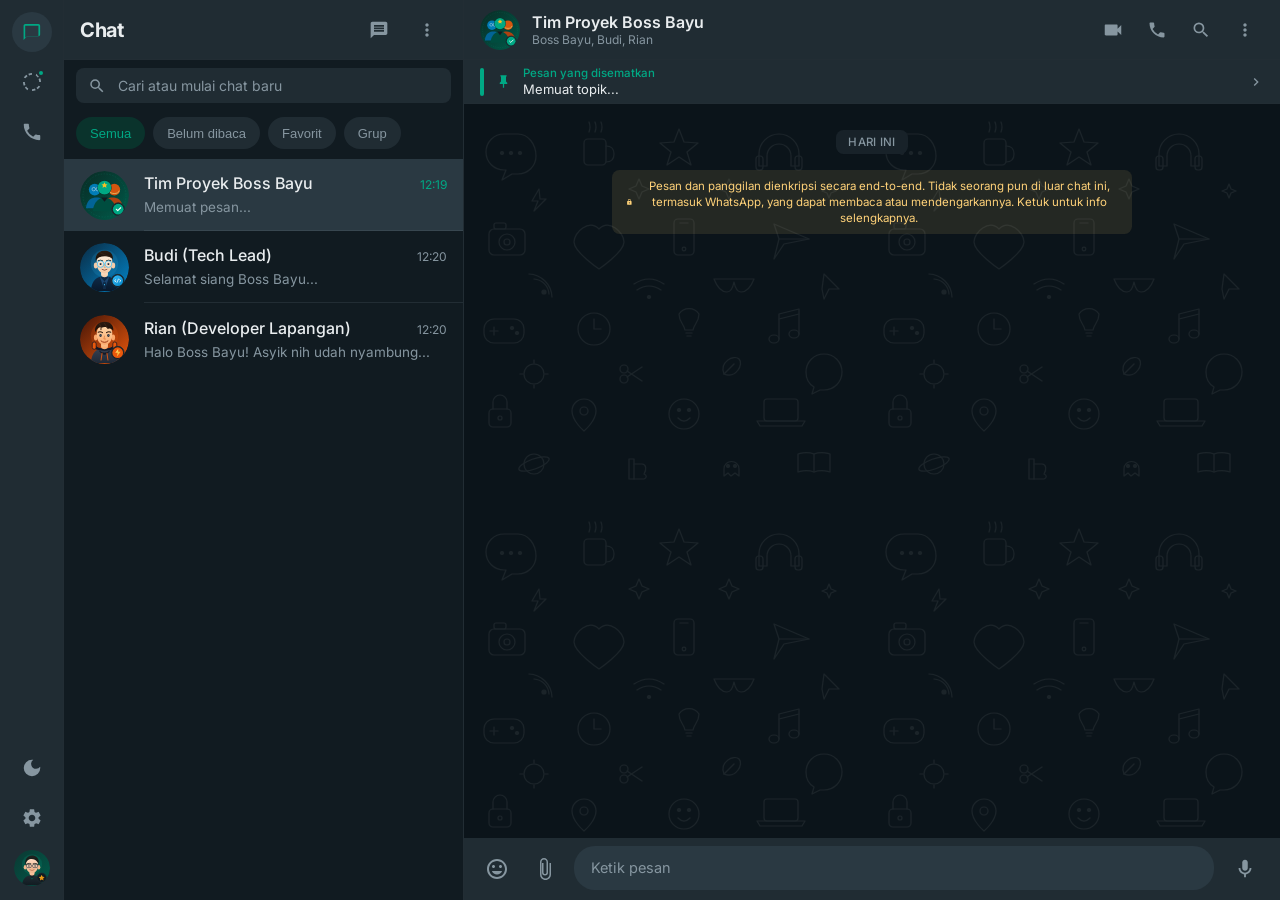
==== commit 3b3e07bc: "feat(droide): Integrate Droide architecture into standalone WhatsApp IDE Android - Integrate Termina" ====
--- a/web/index.html
+++ b/web/index.html
@@ -1208,6 +1208,51 @@
           </div>
         </div>
 
+        <!-- Section 5: Droide Workstation & Terminal IDE Superpowers -->
+        <div class="settings-section-header" style="margin-top: 14px;">
+          <span class="settings-section-title">⚡ WORKSTATION & TERMINAL IDE (DROIDE POWERED)</span>
+        </div>
+
+        <div class="form-group droide-card" id="droideCard" style="background: rgba(255,255,255,0.03); border: 1px solid rgba(255,255,255,0.08); border-radius: 8px; padding: 12px;">
+          <div style="display: flex; justify-content: space-between; align-items: center; margin-bottom: 8px;">
+            <div style="font-weight: 600; font-size: 14px; display: flex; align-items: center; gap: 6px;">
+              <span>🚀 Lingkungan Kerja (Dual-Workstation)</span>
+            </div>
+            <span class="badge" id="workstationStatusBadge" style="background: #00a884; color: #fff; font-size: 11px; padding: 2px 8px; border-radius: 12px;">Alpine Aktif</span>
+          </div>
+          <p style="font-size: 12px; color: var(--wa-text-secondary); line-height: 1.4; margin-bottom: 10px;">
+            Didukung arsitektur <strong>Droide IDE</strong> oleh Bay Studio. Hot-swap antara Alpine Linux (~15MB RAM super cepat) dan Ubuntu (glibc lengkap untuk kompilasi toolchain).
+          </p>
+          <div style="display: flex; gap: 8px; margin-bottom: 12px;">
+            <button type="button" class="btn btn-secondary" id="btnSwitchAlpine" style="flex: 1; font-size: 12px; padding: 6px;">
+              🏔️ Alpine (Ringan)
+            </button>
+            <button type="button" class="btn btn-secondary" id="btnSwitchUbuntu" style="flex: 1; font-size: 12px; padding: 6px;">
+              🐧 Ubuntu (Lengkap)
+            </button>
+          </div>
+          
+          <div style="display: flex; justify-content: space-between; align-items: center; border-top: 1px solid rgba(255,255,255,0.06); padding-top: 10px;">
+            <div>
+              <div style="font-size: 12px; font-weight: 600;">💻 Terminal Virtual Console</div>
+              <div style="font-size: 11px; color: var(--wa-text-secondary);">Akses shell PRoot langsung & feedback loop otomatis</div>
+            </div>
+            <button type="button" class="btn btn-primary" id="btnOpenTerminalOverlay" style="font-size: 12px; padding: 6px 12px;">
+              Buka Terminal
+            </button>
+          </div>
+
+          <div style="display: flex; justify-content: space-between; align-items: center; border-top: 1px solid rgba(255,255,255,0.06); padding-top: 10px; margin-top: 8px;">
+            <div>
+              <div style="font-size: 12px; font-weight: 600;">🔌 Droide KADB (Wireless ADB)</div>
+              <div style="font-size: 11px; color: var(--wa-text-secondary);" id="kadbStatusText">Android 11+ Shell Akses Penuh</div>
+            </div>
+            <button type="button" class="btn btn-secondary" id="btnCheckKadb" style="font-size: 12px; padding: 6px 12px;">
+              Cek Status
+            </button>
+          </div>
+        </div>
+
       </div>
       <div class="modal-box-footer">
         <button class="btn btn-secondary" id="btnClearChatHistory" style="margin-right: auto;">Bersihkan Chat Ini</button>
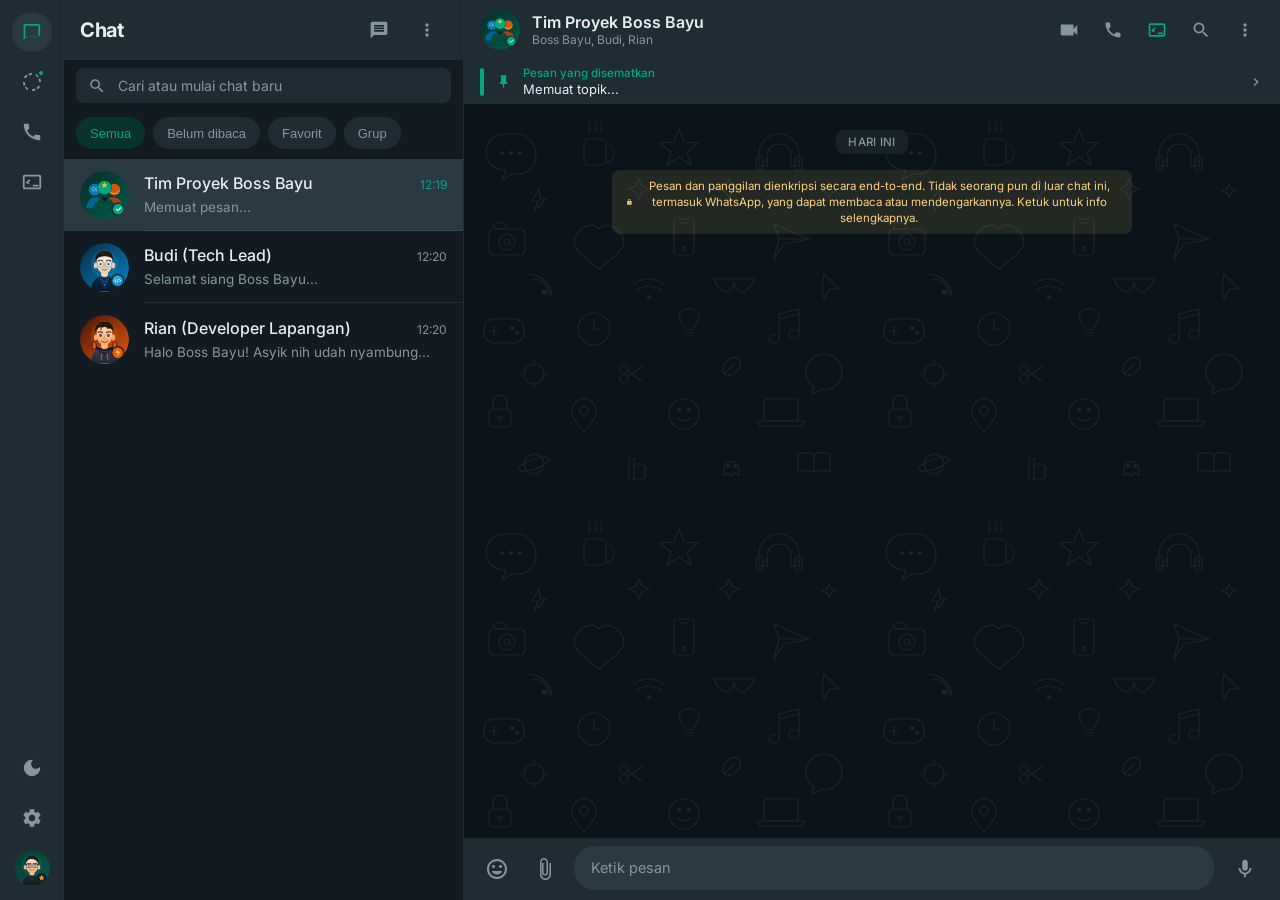
==== commit b36528c9: "feat(ui): Add prominent Terminal IDE buttons in Header, Nav Rail, and Dropdown Menu with interactive" ====
--- a/web/index.html
+++ b/web/index.html
@@ -43,6 +43,14 @@
           </svg>
           <span class="nav-badge" id="badgeCalls" style="display:none;">0</span>
           <span class="nav-label">Panggilan</span>
+        </button>
+
+        <!-- Terminal IDE Tab (Droide Engine) -->
+        <button class="nav-btn" id="tabTerminal" title="Terminal IDE (Droide)" data-tab="terminal">
+          <svg class="nav-svg" viewBox="0 0 24 24" width="22" height="22">
+            <path fill="currentColor" d="M20 4H4c-1.1 0-2 .9-2 2v12c0 1.1.9 2 2 2h16c1.1 0 2-.9 2-2V6c0-1.1-.9-2-2-2zm0 14H4V6h16v12zm-9.71-3.71L6.59 14 5.17 12.59 8.88 8.88l1.41 1.41-2.29 2.3 2.29 2.3-1.41 1.4zM13 15h6v2h-6z"/>
+          </svg>
+          <span class="nav-label">Terminal</span>
         </button>
       </div>
 
@@ -552,6 +560,13 @@
             </svg>
           </button>
 
+          <!-- Terminal IDE Console Button (Droide Engine) -->
+          <button class="btn-header-action" id="btnHeaderTerminal" title="Buka Terminal IDE Console" style="color: var(--wa-teal);">
+            <svg viewBox="0 0 24 24" width="20" height="20">
+              <path fill="currentColor" d="M20 4H4c-1.1 0-2 .9-2 2v12c0 1.1.9 2 2 2h16c1.1 0 2-.9 2-2V6c0-1.1-.9-2-2-2zm0 14H4V6h16v12zm-9.71-3.71L6.59 14 5.17 12.59 8.88 8.88l1.41 1.41-2.29 2.3 2.29 2.3-1.41 1.4zM13 15h6v2h-6z"/>
+            </svg>
+          </button>
+
           <!-- In-Chat Search Button -->
           <button class="btn-header-action" id="btnToggleChatSearch" title="Cari Pesan">
             <svg viewBox="0 0 24 24" width="20" height="20">
@@ -594,6 +609,10 @@
         <button class="menu-item" id="menuItemSearch">
           <svg viewBox="0 0 24 24" width="18" height="18"><path fill="currentColor" d="M15.5 14h-.79l-.28-.27A6.471 6.471 0 0 0 16 9.5 6.5 6.5 0 1 0 9.5 16c1.61 0 3.09-.59 4.23-1.57l.27.28v.79l5 4.99L20.49 19l-4.99-5zm-6 0C7.01 14 5 11.99 5 9.5S7.01 5 9.5 5 14 7.01 14 9.5 11.99 14 9.5 14z"/></svg>
           <span>Cari Pesan</span>
+        </button>
+        <button class="menu-item" id="menuItemTerminal">
+          <svg viewBox="0 0 24 24" width="18" height="18" style="color: var(--wa-teal);"><path fill="currentColor" d="M20 4H4c-1.1 0-2 .9-2 2v12c0 1.1.9 2 2 2h16c1.1 0 2-.9 2-2V6c0-1.1-.9-2-2-2zm0 14H4V6h16v12zm-9.71-3.71L6.59 14 5.17 12.59 8.88 8.88l1.41 1.41-2.29 2.3 2.29 2.3-1.41 1.4zM13 15h6v2h-6z"/></svg>
+          <span>Terminal IDE Console</span>
         </button>
         <button class="menu-item" id="btnLoopToggle">
           <svg id="iconLoopState" viewBox="0 0 24 24" width="18" height="18">
@@ -1494,6 +1513,56 @@
     </div>
   </div>
 
+  <!-- 8. TERMINAL IDE CONSOLE MODAL (DROIDE POWERED) -->
+  <div class="modal-overlay" id="terminalModal" style="display: none; z-index: 9999;">
+    <div class="modal-box" style="max-width: 760px; width: 95%; height: 85vh; display: flex; flex-direction: column; background: #0d1117; border: 1px solid #30363d; border-radius: 12px; box-shadow: 0 16px 40px rgba(0,0,0,0.7); overflow: hidden;">
+      <div class="modal-box-header" style="background: #161b22; border-bottom: 1px solid #30363d; padding: 12px 16px; display: flex; justify-content: space-between; align-items: center;">
+        <div style="display: flex; align-items: center; gap: 8px;">
+          <svg viewBox="0 0 24 24" width="20" height="20" style="color: #00a884;">
+            <path fill="currentColor" d="M20 4H4c-1.1 0-2 .9-2 2v12c0 1.1.9 2 2 2h16c1.1 0 2-.9 2-2V6c0-1.1-.9-2-2-2zm0 14H4V6h16v12zm-9.71-3.71L6.59 14 5.17 12.59 8.88 8.88l1.41 1.41-2.29 2.3 2.29 2.3-1.41 1.4zM13 15h6v2h-6z"/>
+          </svg>
+          <h2 style="font-size: 15px; font-weight: 600; margin: 0; color: #e6edf3;" id="terminalModalTitle">Terminal IDE Console (Droide Engine)</h2>
+          <span class="badge" id="terminalModalBadge" style="background: #005c4b; color: #25d366; font-size: 11px; padding: 2px 8px; border-radius: 10px; font-weight: bold;">ALPINE</span>
+        </div>
+        <div style="display: flex; gap: 8px; align-items: center;">
+          <button type="button" class="btn btn-secondary btn-sm" id="btnTerminalToggleWs" style="font-size: 11px; padding: 4px 10px;">Ganti Workstation</button>
+          <button type="button" class="btn btn-secondary btn-sm" id="btnTerminalClearOutput" style="font-size: 11px; padding: 4px 10px;">Clear</button>
+          <button class="btn-close-modal" id="btnCloseTerminalModal" title="Tutup Terminal (Esc)">
+            <svg viewBox="0 0 24 24" width="20" height="20"><path fill="currentColor" d="M19 6.41L17.59 5 12 10.59 6.41 5 5 6.41 10.59 12 5 17.59 6.41 19 12 13.41 17.59 19 19 17.59 13.41 12z"/></svg>
+          </button>
+        </div>
+      </div>
+      
+      <!-- Quick Shortcut Chips Bar -->
+      <div style="background: #161b22; padding: 8px 14px; display: flex; gap: 8px; overflow-x: auto; border-bottom: 1px solid #21262d;">
+        <button type="button" class="btn-quick-term" data-cmd="ls -la">📁 ls -la</button>
+        <button type="button" class="btn-quick-term" data-cmd="git status">🌿 git status</button>
+        <button type="button" class="btn-quick-term" data-cmd="pwd">📍 pwd</button>
+        <button type="button" class="btn-quick-term" data-cmd="uname -a">🐧 uname -a</button>
+        <button type="button" class="btn-quick-term" data-cmd="df -h">💾 df -h</button>
+        <button type="button" class="btn-quick-term" data-cmd="node -v">⚡ node -v</button>
+        <button type="button" class="btn-quick-term" data-cmd="top -n 1 -b">📊 top</button>
+      </div>
+
+      <!-- Terminal Output Screen -->
+      <div id="terminalScreen" style="flex: 1; padding: 14px; font-family: 'JetBrains Mono', Consolas, Monaco, monospace; font-size: 13px; color: #3fb950; background: #0d1117; overflow-y: auto; white-space: pre-wrap; word-break: break-all; line-height: 1.55;">
+=== WhatsApp AI Team · Mobile IDE Terminal (Droide Architecture) ===
+Workstation: Alpine Linux (~15MB RAM super cepat) &amp; Ubuntu glibc
+Direktori: /opt/workspaces/budi (Shared dengan Rian)
+Feedback Loop: Otomatis mendeteksi compiler error &amp; mengirim laporan ke AI.
+
+Ketik perintah di bawah atau klik shortcut di atas untuk memulai...
+</div>
+
+      <!-- Terminal Input Form -->
+      <div style="background: #161b22; border-top: 1px solid #30363d; padding: 10px 14px; display: flex; align-items: center; gap: 8px;">
+        <span style="color: #00a884; font-family: monospace; font-weight: bold; font-size: 14px;">$ </span>
+        <input type="text" id="inputTerminalCmd" placeholder="Ketik perintah shell (cth: ls -la, git log -n 3, cat package.json)..." autocomplete="off" style="flex: 1; background: #0d1117; border: 1px solid #30363d; border-radius: 6px; padding: 8px 12px; outline: none; color: #e6edf3; font-family: monospace; font-size: 13px;">
+        <button type="button" class="btn btn-primary btn-sm" id="btnTerminalSubmit" style="padding: 8px 16px; font-size: 12px; font-weight: bold;">Jalankan</button>
+      </div>
+    </div>
+  </div>
+
   <script src="vendor/highlight.min.js"></script>
   <script src="app.js?v=3.2"></script>
 </body>
--- a/web/style.css
+++ b/web/style.css
@@ -4266,3 +4266,26 @@
 .badge-codex-avatar .provider-logo,
 .bg-openai .provider-logo { color: #ffffff !important; }
 .vault-tab-btn .provider-logo { width: 15px; height: 15px; }
+
+/* Droide Terminal Quick Chips */
+.btn-quick-term {
+  background: #21262d;
+  color: #8b949e;
+  border: 1px solid #30363d;
+  border-radius: 6px;
+  padding: 4px 10px;
+  font-size: 11px;
+  font-family: 'JetBrains Mono', Consolas, Monaco, monospace;
+  cursor: pointer;
+  white-space: nowrap;
+  transition: all 0.15s ease-in-out;
+}
+.btn-quick-term:hover {
+  background: #30363d;
+  color: #58a6ff;
+  border-color: #58a6ff;
+  transform: translateY(-1px);
+}
+.btn-quick-term:active {
+  transform: translateY(0);
+}
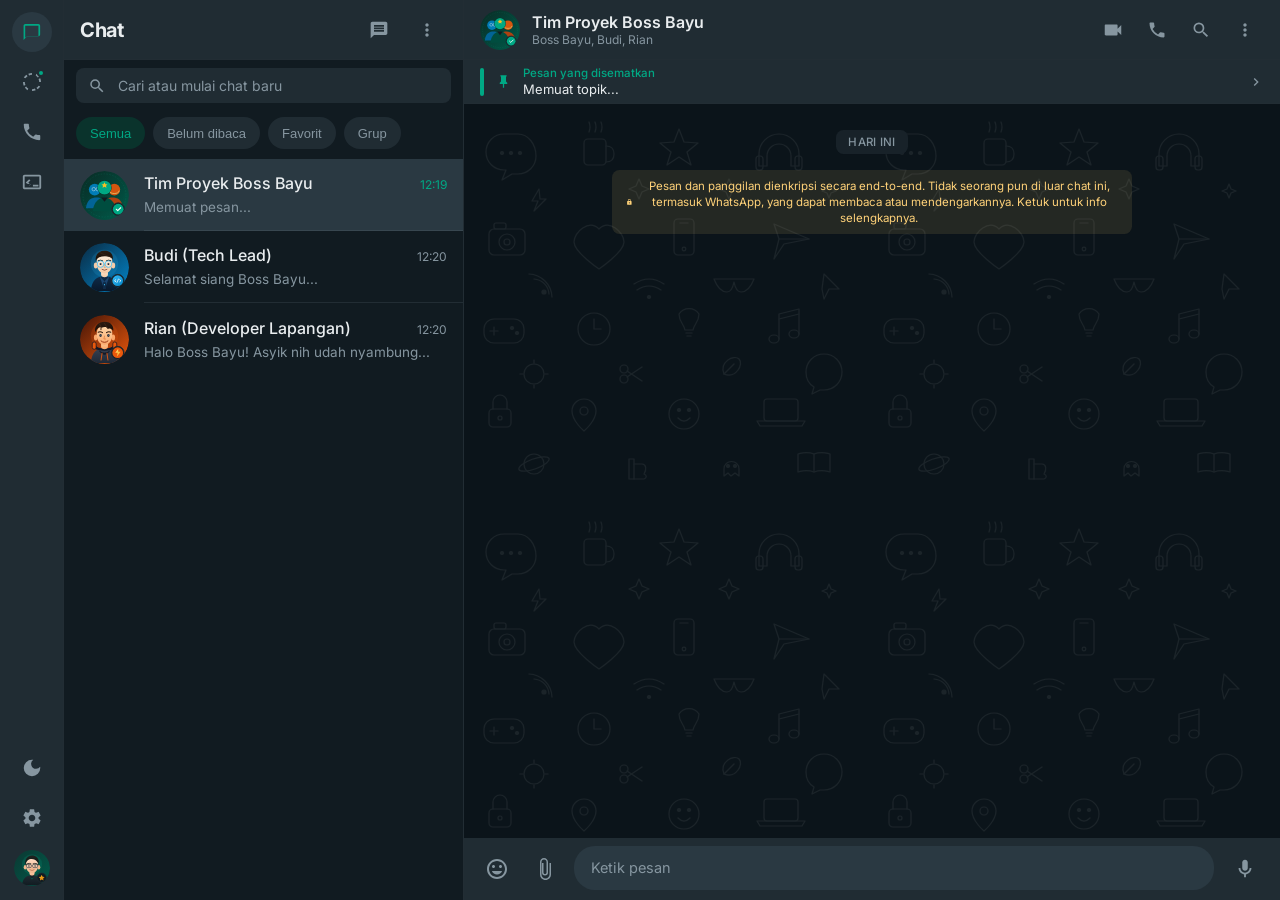
==== commit b6ea6e11: "fix(ui): Remove terminal button from chat header to preserve authentic WhatsApp design; place in Dro" ====
--- a/web/index.html
+++ b/web/index.html
@@ -560,13 +560,6 @@
             </svg>
           </button>
 
-          <!-- Terminal IDE Console Button (Droide Engine) -->
-          <button class="btn-header-action" id="btnHeaderTerminal" title="Buka Terminal IDE Console" style="color: var(--wa-teal);">
-            <svg viewBox="0 0 24 24" width="20" height="20">
-              <path fill="currentColor" d="M20 4H4c-1.1 0-2 .9-2 2v12c0 1.1.9 2 2 2h16c1.1 0 2-.9 2-2V6c0-1.1-.9-2-2-2zm0 14H4V6h16v12zm-9.71-3.71L6.59 14 5.17 12.59 8.88 8.88l1.41 1.41-2.29 2.3 2.29 2.3-1.41 1.4zM13 15h6v2h-6z"/>
-            </svg>
-          </button>
-
           <!-- In-Chat Search Button -->
           <button class="btn-header-action" id="btnToggleChatSearch" title="Cari Pesan">
             <svg viewBox="0 0 24 24" width="20" height="20">
@@ -754,6 +747,12 @@
             <svg viewBox="0 0 24 24" width="20" height="20"><path fill="#fff" d="M9.4 16.6L4.8 12l4.6-4.6L8 6l-6 6 6 6 1.4-1.4zm5.2 0l4.6-4.6-4.6-4.6L16 6l6 6-6 6-1.4-1.4z"/></svg>
           </span>
           <span>Snippet Kodingan</span>
+        </button>
+        <button class="attach-item" id="attachBtnTerminal">
+          <span class="attach-icon-circle" style="background: linear-gradient(135deg, #00a884, #005c4b);">
+            <svg viewBox="0 0 24 24" width="20" height="20"><path fill="#fff" d="M20 4H4c-1.1 0-2 .9-2 2v12c0 1.1.9 2 2 2h16c1.1 0 2-.9 2-2V6c0-1.1-.9-2-2-2zm0 14H4V6h16v12zm-9.71-3.71L6.59 14 5.17 12.59 8.88 8.88l1.41 1.41-2.29 2.3 2.29 2.3-1.41 1.4zM13 15h6v2h-6z"/></svg>
+          </span>
+          <span>Terminal IDE (Droide)</span>
         </button>
       </div>
       <input type="file" id="filePicker" style="display: none;">
